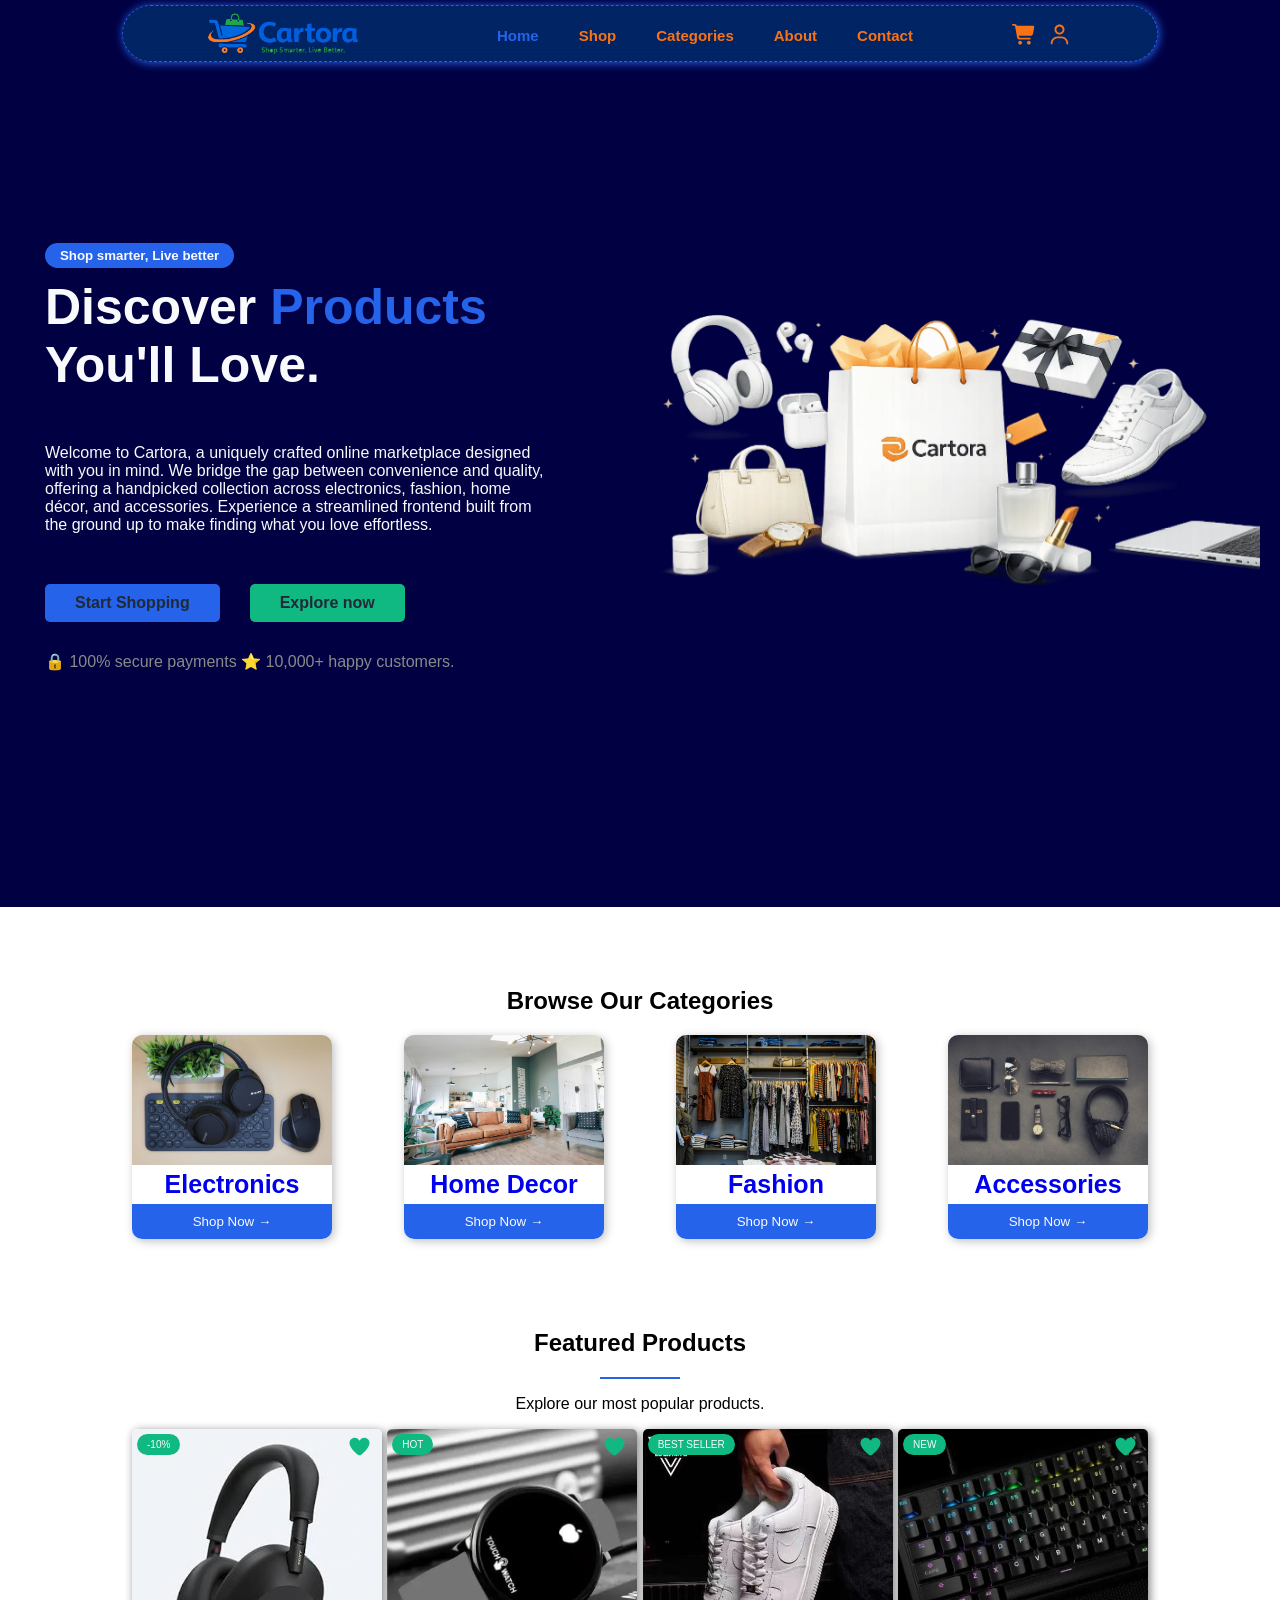
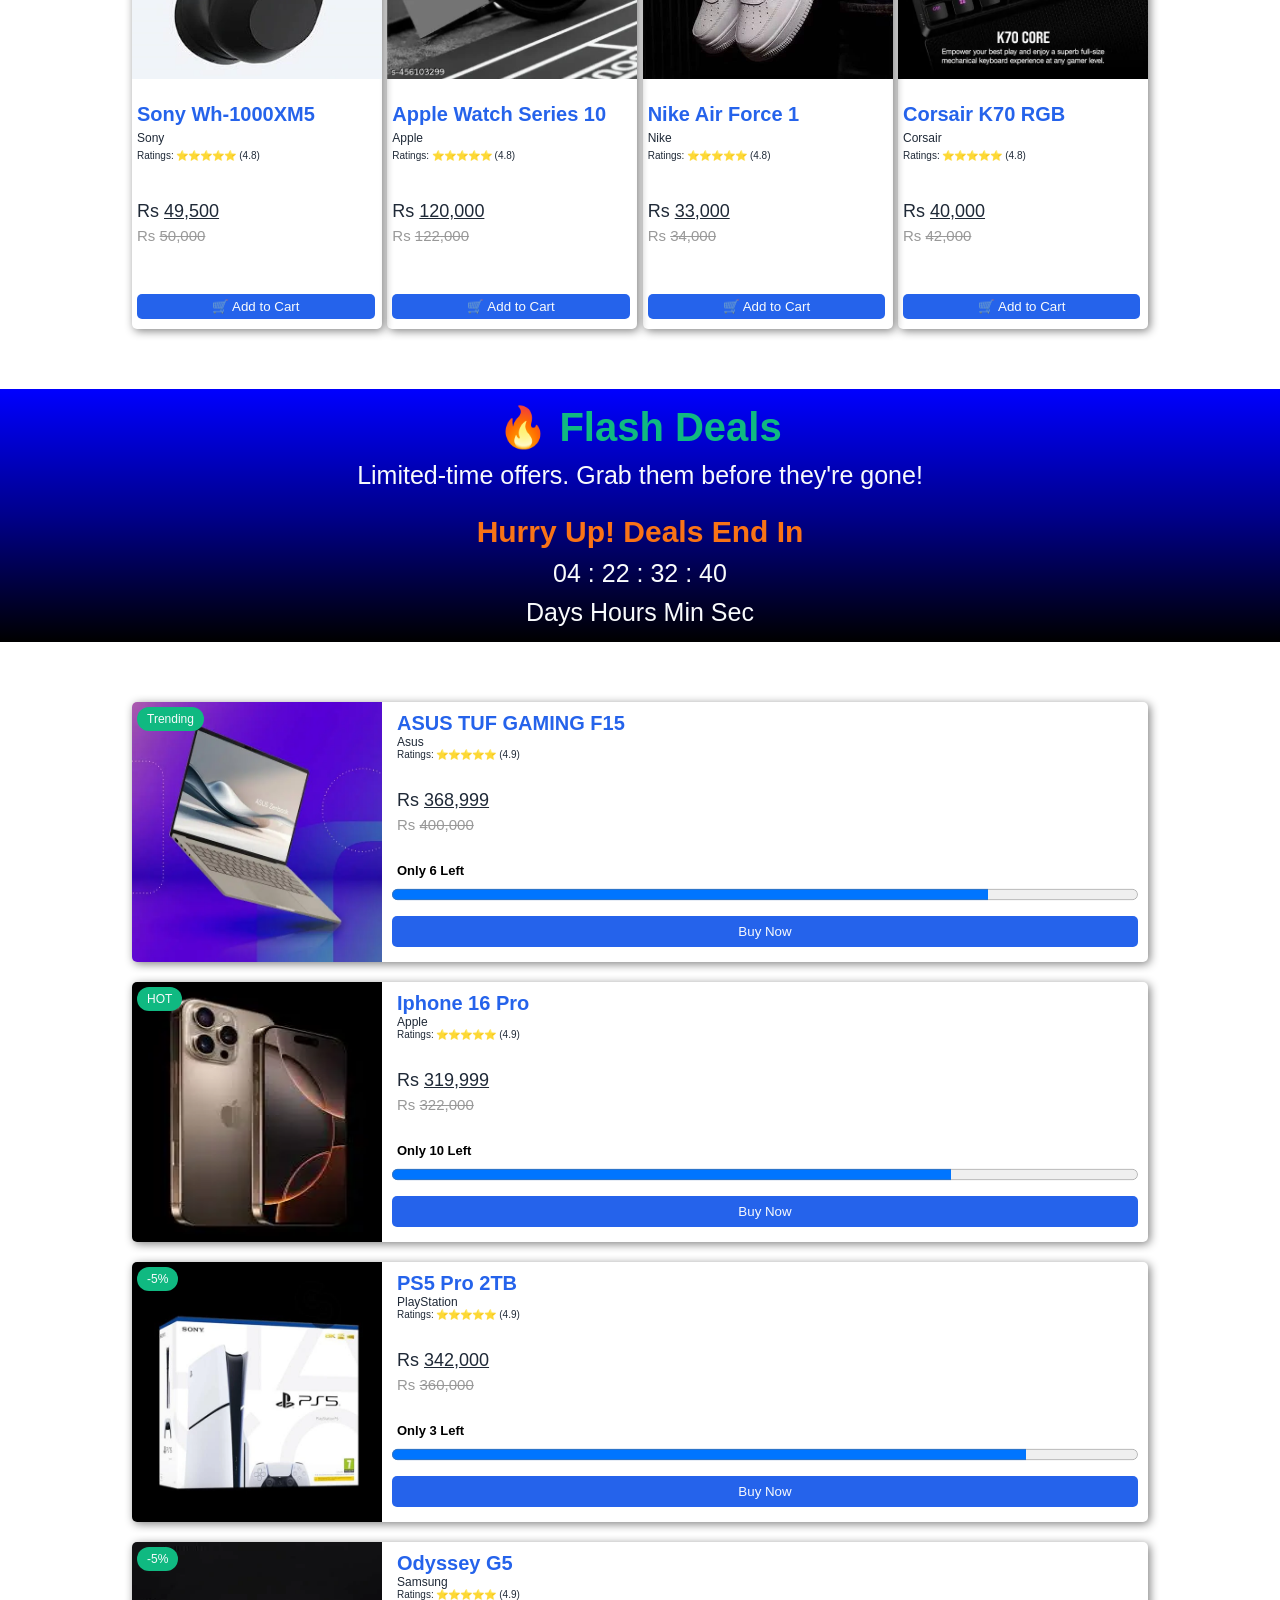
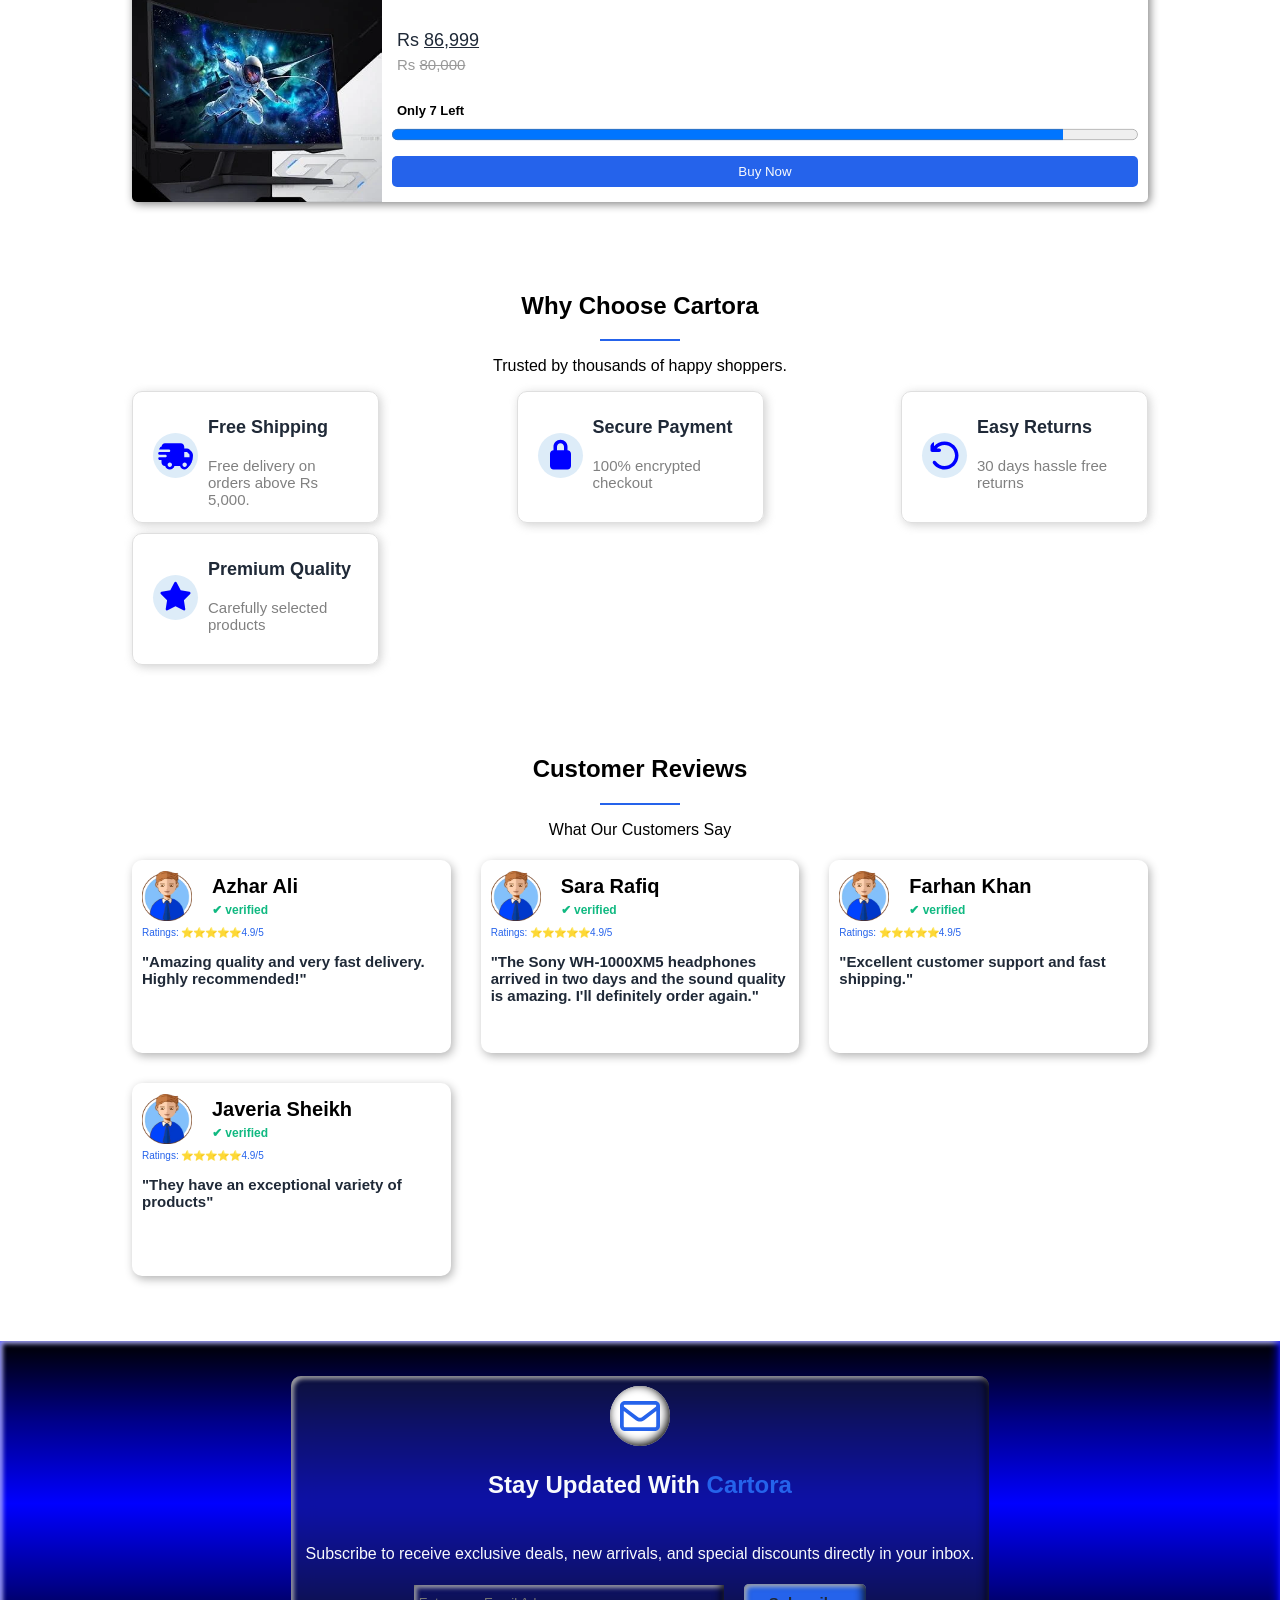
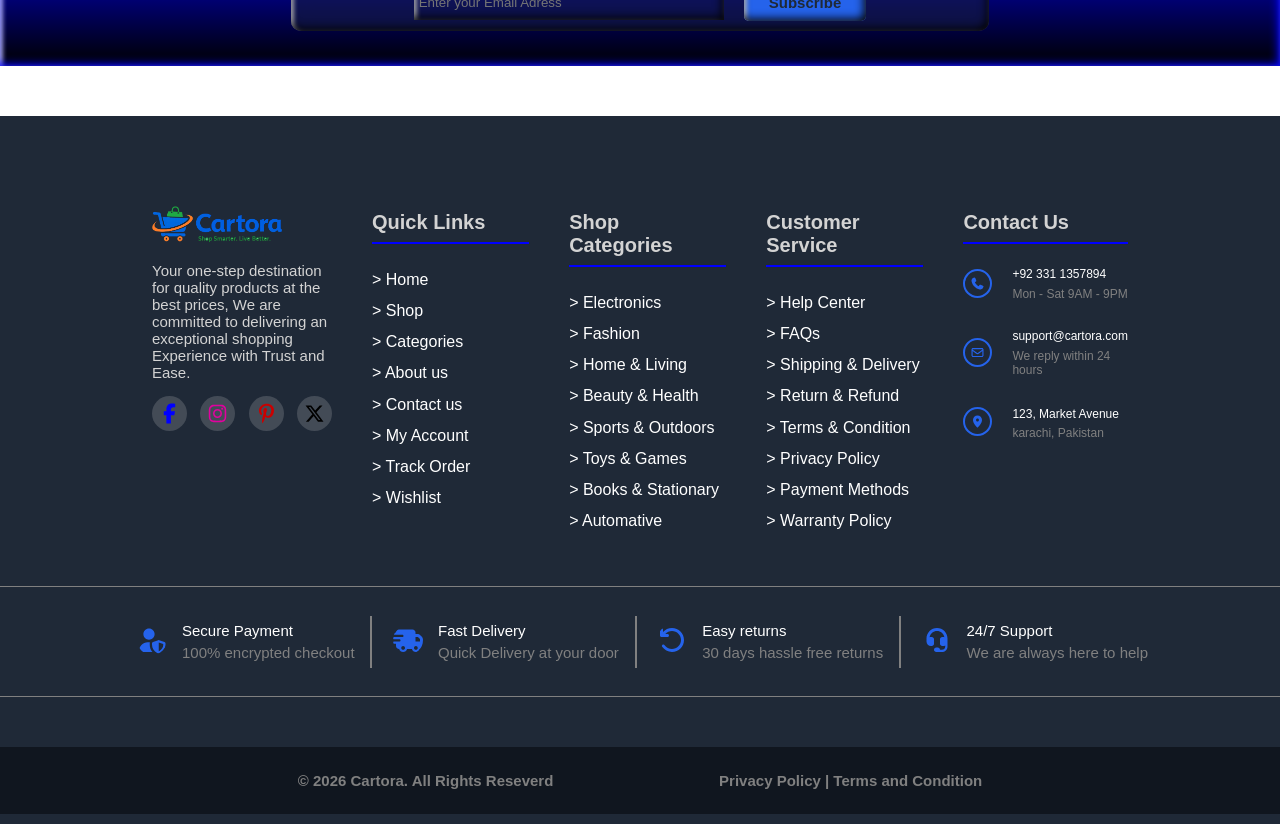
==== index.html @ 3dc643fc "link fix" ====
<!DOCTYPE html>

<html lang="en">
    <head>
        <meta name="description"
            content="my website">
        <meta charset="UTF-8">
        <link rel="Icon" href="images/Cartora-icon.webp">
        <link rel="stylesheet" href="style.css">
        <meta name="viewport" content="width=device-width, initial-scale=1.0">
        <title>Cartora</title>
    </head>

    <body>
        
        <header id="header">
                
            <a href="index.html"><img src="images/Cartora-Logo.webp" alt="Cartora-Logo" id="header-logo" width="150px"></a>

            <nav>

                <button id="menu-button" aria-label="menu-button">
                    <span></span>
                    <span></span>
                    <span></span>
                </button>

                <ul id="nav-links">
                    <li><a href="index.html" class="active">Home</a></li>
                    <li><a href="shop.html">Shop</a></li>
                    <li><a href="categories.html">Categories</a></li>
                    <li><a href="about.html">About</a></li>
                    <li><a href="contact.html">Contact</a></li>

                    <li id="navIcons-cart-profile">
                        <a href="cart.html"><svg xmlns="http://www.w3.org/2000/svg" viewBox="0 0 640 640" class="cart-icon">
                            <path d="M24 48C10.7 48 0 58.7 0 72C0 85.3 10.7 96 24 96L69.3 96C73.2 96 76.5 98.8 77.2 102.6L129.3 388.9C135.5 423.1 165.3 448 200.1 448L456 448C469.3 448 480 437.3 480 424C480 410.7 469.3 400 456 400L200.1 400C188.5 400 178.6 391.7 176.5 380.3L171.4 352L475 352C505.8 352 532.2 330.1 537.9 299.8L568.9 133.9C572.6 114.2 557.5 96 537.4 96L124.7 96L124.3 94C119.5 67.4 96.3 48 69.2 48L24 48zM208 576C234.5 576 256 554.5 256 528C256 501.5 234.5 480 208 480C181.5 480 160 501.5 160 528C160 554.5 181.5 576 208 576zM432 576C458.5 576 480 554.5 480 528C480 501.5 458.5 480 432 480C405.5 480 384 501.5 384 528C384 554.5 405.5 576 432 576z"/></svg>
                        </a>
                        <a href="#"><svg xmlns="http://www.w3.org/2000/svg" viewBox="0 0 640 640" class="profile-icon">
                            <path d="M240 192C240 147.8 275.8 112 320 112C364.2 112 400 147.8 400 192C400 236.2 364.2 272 320 272C275.8 272 240 236.2 240 192zM448 192C448 121.3 390.7 64 320 64C249.3 64 192 121.3 192 192C192 262.7 249.3 320 320 320C390.7 320 448 262.7 448 192zM144 544C144 473.3 201.3 416 272 416L368 416C438.7 416 496 473.3 496 544L496 552C496 565.3 506.7 576 520 576C533.3 576 544 565.3 544 552L544 544C544 446.8 465.2 368 368 368L272 368C174.8 368 96 446.8 96 544L96 552C96 565.3 106.7 576 120 576C133.3 576 144 565.3 144 552L144 544z"/></svg>
                        </a>
                    </li>
                </ul>
            </nav>
            <div id="icons-cart-profile">
                    <a href="cart.html"><svg xmlns="http://www.w3.org/2000/svg" viewBox="0 0 640 640" class="cart-icon">
                        <path d="M24 48C10.7 48 0 58.7 0 72C0 85.3 10.7 96 24 96L69.3 96C73.2 96 76.5 98.8 77.2 102.6L129.3 388.9C135.5 423.1 165.3 448 200.1 448L456 448C469.3 448 480 437.3 480 424C480 410.7 469.3 400 456 400L200.1 400C188.5 400 178.6 391.7 176.5 380.3L171.4 352L475 352C505.8 352 532.2 330.1 537.9 299.8L568.9 133.9C572.6 114.2 557.5 96 537.4 96L124.7 96L124.3 94C119.5 67.4 96.3 48 69.2 48L24 48zM208 576C234.5 576 256 554.5 256 528C256 501.5 234.5 480 208 480C181.5 480 160 501.5 160 528C160 554.5 181.5 576 208 576zM432 576C458.5 576 480 554.5 480 528C480 501.5 458.5 480 432 480C405.5 480 384 501.5 384 528C384 554.5 405.5 576 432 576z"/></svg>
                    </a>
                    <a href="#"><svg xmlns="http://www.w3.org/2000/svg" viewBox="0 0 640 640" class="profile-icon">
                        <path d="M240 192C240 147.8 275.8 112 320 112C364.2 112 400 147.8 400 192C400 236.2 364.2 272 320 272C275.8 272 240 236.2 240 192zM448 192C448 121.3 390.7 64 320 64C249.3 64 192 121.3 192 192C192 262.7 249.3 320 320 320C390.7 320 448 262.7 448 192zM144 544C144 473.3 201.3 416 272 416L368 416C438.7 416 496 473.3 496 544L496 552C496 565.3 506.7 576 520 576C533.3 576 544 565.3 544 552L544 544C544 446.8 465.2 368 368 368L272 368C174.8 368 96 446.8 96 544L96 552C96 565.3 106.7 576 120 576C133.3 576 144 565.3 144 552L144 544z"/></svg>
                    </a>
                </div>
        </header>

        <main>
            <section id="hero-section">
                <div id="hero-Container">

                    <div id="hero-content">
                        <h5 id="heroMini-heading">Shop smarter, Live better</h5>
                        <p id="hero-heading">Discover <span>Products</span> You'll Love.</p>
                        <p id="hero-description">Welcome to Cartora, a uniquely crafted online marketplace designed with you in mind. We bridge the gap between convenience and quality, offering a handpicked collection across electronics, fashion, home décor, and accessories. Experience a streamlined frontend built from the ground up to make finding what you love effortless.</p>
                        <div id="hero-buttons">
                            <a href="shop.html"><button id="heroButton1">Start Shopping</button></a>
                            <a href="categories.html"><button id="heroButton2">Explore now</button></a>
                        </div>

                        <p id="trust-badge">🔒 100% secure payments ⭐ 10,000+ happy customers.</p>
                    </div>
                    <div id="hero-image">
                        <img src="images/hero-image.webp" alt="HERO FEATURED IMAGE" id="heroFeatured-image" loading="lazy" width="600px">
                    </div>

                </div>

            </section>

            <section class="Section">
                <div class="Container">

                    <h2 class="section-heading">
                        Browse Our Categories
                    </h2>
                    <span calss="section-spanline"></span>
                    <div id="categories-content">
                        <a href="categories.html"><div class="categories-Cards">
                            <img src="images/electronics.webp" alt="electronics" class="cards-image" loading="lazy" width="200px" height="130px">
                            <h3 class="cards-name">Electronics</h3>
                            <button class="cards-button">Shop Now &rarr;</button>
                        </div></a>

                        <a href="categories.html"><div class="categories-Cards">
                            <img src="images/decorations.webp" alt="decoration" class="cards-image" loading="lazy" width="200px" height="130px">
                            <h3 class="cards-name">Home Decor</h3>
                            <button class="cards-button">Shop Now &rarr;</button>
                        </div></a>

                        <a href="categories.html"><div class="categories-Cards">
                            <img src="images/fashion.webp" alt="fashion" class="cards-image" loading="lazy" width="200px" height="130px">
                            <h3 class="cards-name">Fashion</h3>
                            <button class="cards-button">Shop Now &rarr;</button>
                        </div></a>

                        <a href="categories.html"><div class="categories-Cards">
                            <img src="images/accessories.webp" alt="Accessories" class="cards-image" loading="lazy" width="200px" height="130px">
                            <h3 class="cards-name">Accessories</h3>
                            <button class="cards-button">Shop Now &rarr;</button>
                        </div></a>
                    </div>
                </div>
            </section>

            <section class="Section">
                <div class="Container">

                    <h2 class="section-heading">
                        Featured Products
                    </h2> 
                    <span class="section-spanline"></span>
                    <p class="section-description">Explore our most popular products.</p>
                    <div id="featured-content">
                        <div class="featured-Cards">
                            <div class="product-image">
                            <span class="product-badge">-10%</span>
                            <svg xmlns="http://www.w3.org/2000/svg" viewBox="0 0 640 640" class="product-wishlistIcon">
                                <path d="M305 151.1L320 171.8L335 151.1C360 116.5 400.2 96 442.9 96C516.4 96 576 155.6 576 229.1L576 231.7C576 343.9 436.1 474.2 363.1 529.9C350.7 539.3 335.5 544 320 544C304.5 544 289.2 539.4 276.9 529.9C203.9 474.2 64 343.9 64 231.7L64 229.1C64 155.6 123.6 96 197.1 96C239.8 96 280 116.5 305 151.1z"/></svg>
                            <img src="images/headphones.webp" alt="Headphones" loading="lazy" width="250px" height="250px">
                            </div>
                            <h3 class="product-name">Sony Wh-1000XM5</h3>
                            <p class="product-brand">Sony</p>
                            <p class="product-rating">Ratings: ⭐⭐⭐⭐⭐ (4.8)</p>
                            <p class="product-price">Rs <ins>49,500</ins></p><p class="original-price">Rs <del>50,000</del></p>
                            <button class="product-button">🛒 Add to Cart</button>
                        </div>

                        <div class="featured-Cards">
                            <div class="product-image">
                            <span class="product-badge">HOT</span>
                            <svg xmlns="http://www.w3.org/2000/svg" viewBox="0 0 640 640" class="product-wishlistIcon">
                                <path d="M305 151.1L320 171.8L335 151.1C360 116.5 400.2 96 442.9 96C516.4 96 576 155.6 576 229.1L576 231.7C576 343.9 436.1 474.2 363.1 529.9C350.7 539.3 335.5 544 320 544C304.5 544 289.2 539.4 276.9 529.9C203.9 474.2 64 343.9 64 231.7L64 229.1C64 155.6 123.6 96 197.1 96C239.8 96 280 116.5 305 151.1z"/></svg>
                            <img src="images/smartwatch.webp" alt="Apple Watch" loading="lazy" width="250px" height="250px">
                            </div>
                            <h3 class="product-name">Apple Watch Series 10</h3>
                            <p class="product-brand">Apple</p>
                            <p class="product-rating">Ratings: ⭐⭐⭐⭐⭐ (4.8)</p>
                            <p class="product-price">Rs <ins>120,000</ins></p> <p class="original-price">Rs <del>122,000</del></p>
                            <button class="product-button">🛒 Add to Cart</button>
                        </div>

                        <div class="featured-Cards">
                            <div class="product-image">
                            <span class="product-badge">BEST SELLER</span>
                            <svg xmlns="http://www.w3.org/2000/svg" viewBox="0 0 640 640" class="product-wishlistIcon">
                                <path d="M305 151.1L320 171.8L335 151.1C360 116.5 400.2 96 442.9 96C516.4 96 576 155.6 576 229.1L576 231.7C576 343.9 436.1 474.2 363.1 529.9C350.7 539.3 335.5 544 320 544C304.5 544 289.2 539.4 276.9 529.9C203.9 474.2 64 343.9 64 231.7L64 229.1C64 155.6 123.6 96 197.1 96C239.8 96 280 116.5 305 151.1z"/></svg>
                            <img src="images/shoes.webp" alt="Nike Shoes" loading="lazy" width="250px" height="250px">
                            </div>
                            <h3 class="product-name">Nike Air Force 1</h3>
                            <p class="product-brand">Nike</p>
                            <p class="product-rating">Ratings: ⭐⭐⭐⭐⭐ (4.8)</p>
                            <p class="product-price">Rs <ins>33,000</ins></p> <p class="original-price">Rs <del>34,000</del></p>
                            <button class="product-button">🛒 Add to Cart</button>
                        </div>

                        <div class="featured-Cards">
                            <div class="product-image">
                            <span class="product-badge">NEW</span>
                            <svg xmlns="http://www.w3.org/2000/svg" viewBox="0 0 640 640" class="product-wishlistIcon">
                                <path d="M305 151.1L320 171.8L335 151.1C360 116.5 400.2 96 442.9 96C516.4 96 576 155.6 576 229.1L576 231.7C576 343.9 436.1 474.2 363.1 529.9C350.7 539.3 335.5 544 320 544C304.5 544 289.2 539.4 276.9 529.9C203.9 474.2 64 343.9 64 231.7L64 229.1C64 155.6 123.6 96 197.1 96C239.8 96 280 116.5 305 151.1z"/></svg>
                            <img src="images/keyboard.webp" alt="Corsair Keyboard" loading="lazy" width="250px" height="250px">
                            </div>
                            <h3 class="product-name">Corsair K70 RGB</h3>
                            <p class="product-brand">Corsair</p>
                            <p class="product-rating">Ratings: ⭐⭐⭐⭐⭐ (4.8)</p>
                            <p class="product-price">Rs <ins>40,000</ins></p> <p class="original-price">Rs <del>42,000</del> </p>
                            <button class="product-button">🛒 Add to Cart</button>
                        </div>
                    </div>

                </div>
            </section>
            <section id="flash-header">
                <div id="flashHeader-content">
                    <h1>🔥 Flash Deals</h1>
                    <p>Limited-time offers. Grab them before they're gone!</p>
                    <h2>Hurry Up! Deals End In</h2>
                    <p>04 : 22 : 32 : 40</p>
                    <p>Days Hours Min Sec</p>
                </div>
            </section>
            <section class="Section">
                <div class="Container">

                    <div id="flash-content">
                        <div class="flash-Cards">
                            <div class="flashProduct-image">
                                <span class="flashProduct-badge">Trending</span>
                                <img src="images/asus-laptop.webp" alt="ASUS LAPTOP" loading="lazy" width="250px" height="260px">
                            </div>
                            <div class="flashProduct-details">
                                <h3 class="flashProduct-name">ASUS TUF GAMING F15</h3>
                                <p class="flashProduct-brand">Asus</p>
                                <p class="flashProduct-rating">Ratings: ⭐⭐⭐⭐⭐ (4.9)</p>
                                <p class="flashProduct-price">Rs <ins>368,999</ins></p> <p class="flashOriginal-price">Rs <del>400,000</del></p>
                                <p class="flashProduct-stock">Only 6 Left</p>
                                <progress value="80" max="100" class="progressBar"></progress>
                                <button class="flashProduct-button">Buy Now</button>
                            </div>
                        </div>

                        <div class="flash-Cards">
                            <div class="flashProduct-image">
                                <span class="flashProduct-badge">HOT</span>
                                <img src="images/iphone-16pro.webp" alt="Iphone 16 Pro" loading="lazy"width="250px" height="260px">
                            </div>
                            <div class="flashProduct-details">
                                <h3 class="flashProduct-name">Iphone 16 Pro</h3>
                                <p class="flashProduct-brand">Apple</p>
                                <p class="flashProduct-rating">Ratings: ⭐⭐⭐⭐⭐ (4.9)</p>
                                <p class="flashProduct-price">Rs <ins>319,999</ins></p> <p class="flashOriginal-price">Rs <del>322,000</del></p>
                                <p class="flashProduct-stock">Only 10 Left</p>
                                <progress value="75" max="100" class="progressBar"></progress>
                                <button class="flashProduct-button">Buy Now</button>
                            </div>
                        </div>

                        <div class="flash-Cards">
                            <div class="flashProduct-image">
                                <span class="flashProduct-badge">-5%</span>
                                <img src="images/PS5.webp" alt="PS5 Pro 2TB" loading="lazy"width="250px" height="260px">
                            </div>
                            <div class="flashProduct-details">
                                <h3 class="flashProduct-name">PS5 Pro 2TB</h3>
                                <p class="flashProduct-brand">PlayStation</p>
                                <p class="flashProduct-rating">Ratings: ⭐⭐⭐⭐⭐ (4.9)</p>
                                <p class="flashProduct-price">Rs <ins>342,000</ins></p> <p class="flashOriginal-price">Rs <del>360,000</del></p>
                                <p class="flashProduct-stock">Only 3 Left</p>
                                <progress value="85" max="100" class="progressBar"></progress>
                                <button class="flashProduct-button">Buy Now</button>
                            </div>
                        </div>

                        <div class="flash-Cards">
                            <div class="flashProduct-image">
                                <span class="flashProduct-badge">-5%</span>
                                <img src="images/samsung-TV.webp" alt="Samsung Odyssey Monitor" loading="lazy"width="250px" height="260px">
                            </div>
                            <div class="flashProduct-details">
                                <h3 class="flashProduct-name">Odyssey G5</h3>
                                <p class="flashProduct-brand">Samsung</p>
                                <p class="flashProduct-rating">Ratings: ⭐⭐⭐⭐⭐ (4.9)</p>
                                <p class="flashProduct-price">Rs <ins>86,999</ins></p> <p class="flashOriginal-price">Rs <del>80,000</del></p>
                                <p class="flashProduct-stock">Only 7 Left</p>
                                <progress value="90" max="100" class="progressBar"></progress>
                                <button class="flashProduct-button">Buy Now</button>
                            </div>
                        </div>
                    </div>

                </div>
            </section>

            <section class="Section">
                <div class="Container">

                    <h2 class="section-heading">Why Choose Cartora</h2> 
                    <span class="section-spanline"></span>
                    <p calss="section-description">Trusted by thousands of happy shoppers.</p>

                    <div id="statistics-content">
                        <div class="statistics-card">
                            <div class="statistics-icon">
                                <svg xmlns="http://www.w3.org/2000/svg" viewBox="0 0 640 640" class="S-icons">
                                    <path d="M64 160C64 124.7 92.7 96 128 96L416 96C451.3 96 480 124.7 480 160L480 192L530.7 192C547.7 192 564 198.7 576 210.7L621.3 256C633.3 268 640 284.3 640 301.3L640 448C640 483.3 611.3 512 576 512L572.7 512C562.3 548.9 528.3 576 488 576C447.7 576 413.8 548.9 403.3 512L300.7 512C290.3 548.9 256.3 576 216 576C175.7 576 141.8 548.9 131.3 512L128 512C92.7 512 64 483.3 64 448L64 400L24 400C10.7 400 0 389.3 0 376C0 362.7 10.7 352 24 352L136 352C149.3 352 160 341.3 160 328C160 314.7 149.3 304 136 304L24 304C10.7 304 0 293.3 0 280C0 266.7 10.7 256 24 256L200 256C213.3 256 224 245.3 224 232C224 218.7 213.3 208 200 208L24 208C10.7 208 0 197.3 0 184C0 170.7 10.7 160 24 160L64 160zM576 352L576 301.3L530.7 256L480 256L480 352L576 352zM256 488C256 465.9 238.1 448 216 448C193.9 448 176 465.9 176 488C176 510.1 193.9 528 216 528C238.1 528 256 510.1 256 488zM488 528C510.1 528 528 510.1 528 488C528 465.9 510.1 448 488 448C465.9 448 448 465.9 448 488C448 510.1 465.9 528 488 528z"/></svg>
                            </div>
                            <div id="cards-content">
                                <h4 class="S-heading">Free Shipping </h4>
                                <p class="S-paragraph">Free delivery on orders above Rs 5,000.</p>
                            </div>
                        </div>

                        <div class="statistics-card">
                            <div class="statistics-icon">
                                <svg xmlns="http://www.w3.org/2000/svg" viewBox="0 0 640 640" class="S-icons">
                                    <path d="M256 160L256 224L384 224L384 160C384 124.7 355.3 96 320 96C284.7 96 256 124.7 256 160zM192 224L192 160C192 89.3 249.3 32 320 32C390.7 32 448 89.3 448 160L448 224C483.3 224 512 252.7 512 288L512 512C512 547.3 483.3 576 448 576L192 576C156.7 576 128 547.3 128 512L128 288C128 252.7 156.7 224 192 224z"/></svg>
                            </div>
                            <div id="cards-content">
                                <h4 class="S-heading">Secure Payment</h4>
                                <p class="S-paragraph">100% encrypted checkout</p>
                            </div>
                        </div>

                        <div class="statistics-card">
                            <div class="statistics-icon">
                                <svg xmlns="http://www.w3.org/2000/svg" viewBox="0 0 640 640" class="S-icons">
                                    <path d="M320 128C263.2 128 212.1 152.7 176.9 192L224 192C241.7 192 256 206.3 256 224C256 241.7 241.7 256 224 256L96 256C78.3 256 64 241.7 64 224L64 96C64 78.3 78.3 64 96 64C113.7 64 128 78.3 128 96L128 150.7C174.9 97.6 243.5 64 320 64C461.4 64 576 178.6 576 320C576 461.4 461.4 576 320 576C233 576 156.1 532.6 109.9 466.3C99.8 451.8 103.3 431.9 117.8 421.7C132.3 411.5 152.2 415.1 162.4 429.6C197.2 479.4 254.8 511.9 320 511.9C426 511.9 512 425.9 512 319.9C512 213.9 426 128 320 128z"/></svg></svg>
                            </div>
                            <div id="cards-content">
                                <h4 class="S-heading">Easy Returns</h4>
                                <p class="S-paragraph">30 days hassle free returns</p>
                            </div>
                        </div>

                        <div class="statistics-card">
                            <div class="statistics-icon">
                                <svg xmlns="http://www.w3.org/2000/svg" viewBox="0 0 640 640" class="S-icons">
                                    <path d="M341.5 45.1C337.4 37.1 329.1 32 320.1 32C311.1 32 302.8 37.1 298.7 45.1L225.1 189.3L65.2 214.7C56.3 216.1 48.9 222.4 46.1 231C43.3 239.6 45.6 249 51.9 255.4L166.3 369.9L141.1 529.8C139.7 538.7 143.4 547.7 150.7 553C158 558.3 167.6 559.1 175.7 555L320.1 481.6L464.4 555C472.4 559.1 482.1 558.3 489.4 553C496.7 547.7 500.4 538.8 499 529.8L473.7 369.9L588.1 255.4C594.5 249 596.7 239.6 593.9 231C591.1 222.4 583.8 216.1 574.8 214.7L415 189.3L341.5 45.1z"/></svg>
                            </div>
                            <div id="S-content">
                                <h4 class="S-heading">Premium Quality</h4>
                                <p class="S-paragraph">Carefully selected products</p>
                            </div>
                        </div>
                    </div>
                </div>
            </section>
            <section class="Section">
                <div class="Container">

                    <h2 class="section-heading">
                        Customer Reviews
                    </h2> 
                    <span class="section-spanline"></span>
                    <p class="section-description">What Our Customers Say</p>
                    <div id="Customer-content">
                        <article class="Customer-contentBox">
                            <div class="Customer-info">
                                <img src="images/dummy-customer.webp" alt="Customer-image" class="Customer-image" loading="lazy">
                                <div class="name-profession">
                                    <p class="Customer-name">Azhar Ali</p>
                                    <p class="Customer-verification">✔ verified</p>
                                </div>
                            </div>
                            <p class="Customer-ratings">
                                Ratings: ⭐⭐⭐⭐⭐4.9/5
                            </p>
                            <p class="Customer-reviews">"Amazing quality and very fast delivery. Highly recommended!"</p>
                        </article>

                        <article class="Customer-contentBox">
                            <div class="Customer-info">
                                <img src="images/dummy-customer.webp" alt="Customer-image" class="Customer-image" loading="lazy">
                                <div class="name-profession">
                                    <p class="Customer-name">Sara Rafiq</p>
                                    <p class="Customer-verification">✔ verified</p>
                                </div>
                            </div>
                            <p class="Customer-ratings">
                                Ratings: ⭐⭐⭐⭐⭐4.9/5
                            </p>
                            <p class="Customer-reviews">"The Sony WH-1000XM5 headphones arrived in two days and the sound quality is amazing. I'll definitely order again."</p>
                        </article>

                        <article class="Customer-contentBox">
                            <div class="Customer-info">
                                <img src="images/dummy-customer.webp" alt="Customer-image" class="Customer-image" loading="lazy">
                                <div class="name-profession">
                                    <p class="Customer-name">Farhan Khan</p>
                                    <p class="Customer-verification">✔ verified</p>
                                </div>
                            </div>
                            <p class="Customer-ratings">
                                Ratings: ⭐⭐⭐⭐⭐4.9/5
                            </p>
                            <p class="Customer-reviews">"Excellent customer support and fast shipping."</p>
                        </article>

                        <article class="Customer-contentBox">
                            <div class="Customer-info">
                                <img src="images/dummy-customer.webp" alt="Customer-image" class="Customer-image" loading="lazy">
                                <div class="name-profession">
                                    <p class="Customer-name">Javeria Sheikh</p>
                                    <p class="Customer-verification">✔ verified</p>
                                </div>
                            </div>
                            <p class="Customer-ratings">
                                Ratings: ⭐⭐⭐⭐⭐4.9/5
                            </p>
                            <p class="Customer-reviews">"They have an exceptional variety of products"</p>
                        </article>
                    </div>

                </div>
            </section>
            <section class="Section" id="newsletter-section">
                <div class="Container" id="newsletter-container">
                    <div id="newsletter-content">
                        <svg xmlns="http://www.w3.org/2000/svg" viewBox="0 0 640 640" id="newsletter-icon">
                            <path d="M125.4 128C91.5 128 64 155.5 64 189.4C64 190.3 64 191.1 64.1 192L64 192L64 448C64 483.3 92.7 512 128 512L512 512C547.3 512 576 483.3 576 448L576 192L575.9 192C575.9 191.1 576 190.3 576 189.4C576 155.5 548.5 128 514.6 128L125.4 128zM528 256.3L528 448C528 456.8 520.8 464 512 464L128 464C119.2 464 112 456.8 112 448L112 256.3L266.8 373.7C298.2 397.6 341.7 397.6 373.2 373.7L528 256.3zM112 189.4C112 182 118 176 125.4 176L514.6 176C522 176 528 182 528 189.4C528 193.6 526 197.6 522.7 200.1L344.2 335.5C329.9 346.3 310.1 346.3 295.8 335.5L117.3 200.1C114 197.6 112 193.6 112 189.4z"/></svg>
                        <h1 id="newsletter-heading">Stay Updated With <span>Cartora</span></h1>
                        <p id="newsletter-description">Subscribe to receive exclusive deals, new arrivals,
                            and special discounts directly in your inbox.</p>
                        <form id="sub-form">
                            <input type="email" autocomplete="email" autocorrect="off" placeholder="Enter your Email Adress" id="subEmail-input">
                            <button id="sub-button">Subscribe</button>
                        </form>
                    </div>
                </div>
            </section>  
            <button id="top-button" aria-label="Scroll to top">&uarr;</button>
        </main>


        <footer>
            
            <section class="Section" id="footer-topSection">
                <div class="Container" id="footer-topContainer">

                    <div class="footer-content">
                        <img src="images/Cartora-Logo.webp" alt="Brand-logo" id="brand-logo">
                        <p id="brand-description">
                            Your one-step destination for quality products at the best prices, We are committed to delivering an exceptional shopping Experience with Trust and Ease. 
                        </p>
                        <div class="socials">
                            <a href="https://www.facebook.com"><svg xmlns="http://www.w3.org/2000/svg" viewBox="0 0 640 640" class="social-icons" style="fill: blue;">
                                <path d="M240 363.3L240 576L356 576L356 363.3L442.5 363.3L460.5 265.5L356 265.5L356 230.9C356 179.2 376.3 159.4 428.7 159.4C445 159.4 458.1 159.8 465.7 160.6L465.7 71.9C451.4 68 416.4 64 396.2 64C289.3 64 240 114.5 240 223.4L240 265.5L174 265.5L174 363.3L240 363.3z"/></svg></a>
                                
                            <a href="https://www.instagram.com"><svg xmlns="http://www.w3.org/2000/svg" viewBox="0 0 640 640" class="social-icons" style="fill: rgb(226, 0, 158);">
                                <path d="M320.3 205C256.8 204.8 205.2 256.2 205 319.7C204.8 383.2 256.2 434.8 319.7 435C383.2 435.2 434.8 383.8 435 320.3C435.2 256.8 383.8 205.2 320.3 205zM319.7 245.4C360.9 245.2 394.4 278.5 394.6 319.7C394.8 360.9 361.5 394.4 320.3 394.6C279.1 394.8 245.6 361.5 245.4 320.3C245.2 279.1 278.5 245.6 319.7 245.4zM413.1 200.3C413.1 185.5 425.1 173.5 439.9 173.5C454.7 173.5 466.7 185.5 466.7 200.3C466.7 215.1 454.7 227.1 439.9 227.1C425.1 227.1 413.1 215.1 413.1 200.3zM542.8 227.5C541.1 191.6 532.9 159.8 506.6 133.6C480.4 107.4 448.6 99.2 412.7 97.4C375.7 95.3 264.8 95.3 227.8 97.4C192 99.1 160.2 107.3 133.9 133.5C107.6 159.7 99.5 191.5 97.7 227.4C95.6 264.4 95.6 375.3 97.7 412.3C99.4 448.2 107.6 480 133.9 506.2C160.2 532.4 191.9 540.6 227.8 542.4C264.8 544.5 375.7 544.5 412.7 542.4C448.6 540.7 480.4 532.5 506.6 506.2C532.8 480 541 448.2 542.8 412.3C544.9 375.3 544.9 264.5 542.8 227.5zM495 452C487.2 471.6 472.1 486.7 452.4 494.6C422.9 506.3 352.9 503.6 320.3 503.6C287.7 503.6 217.6 506.2 188.2 494.6C168.6 486.8 153.5 471.7 145.6 452C133.9 422.5 136.6 352.5 136.6 319.9C136.6 287.3 134 217.2 145.6 187.8C153.4 168.2 168.5 153.1 188.2 145.2C217.7 133.5 287.7 136.2 320.3 136.2C352.9 136.2 423 133.6 452.4 145.2C472 153 487.1 168.1 495 187.8C506.7 217.3 504 287.3 504 319.9C504 352.5 506.7 422.6 495 452z"/></svg></a>

                            <a href="https://www.pinterest.com"><svg xmlns="http://www.w3.org/2000/svg" viewBox="0 0 640 640" class="social-icons" style="fill: rgb(202, 0, 0);">
                                <path d="M332 70.5C229.4 70.5 128 138.9 128 249.6C128 320 167.6 360 191.6 360C201.5 360 207.2 332.4 207.2 324.6C207.2 315.3 183.5 295.5 183.5 256.8C183.5 176.4 244.7 119.4 323.9 119.4C392 119.4 442.4 158.1 442.4 229.2C442.4 282.3 421.1 381.9 352.1 381.9C327.2 381.9 305.9 363.9 305.9 338.1C305.9 300.3 332.3 263.7 332.3 224.7C332.3 158.5 238.4 170.5 238.4 250.5C238.4 267.3 240.5 285.9 248 301.2C234.2 360.6 206 449.1 206 510.3C206 529.2 208.7 547.8 210.5 566.7C213.9 570.5 212.2 570.1 217.4 568.2C267.8 499.2 266 485.7 288.8 395.4C301.1 418.8 332.9 431.4 358.1 431.4C464.3 431.4 512 327.9 512 234.6C512 135.3 426.2 70.5 332 70.5z"/></svg></a>

                            <a href="https://www.twitter.com"><svg xmlns="http://www.w3.org/2000/svg" viewBox="0 0 640 640" class="social-icons" style="fill: black;">
                                <path d="M453.2 112L523.8 112L369.6 288.2L551 528L409 528L297.7 382.6L170.5 528L99.8 528L264.7 339.5L90.8 112L236.4 112L336.9 244.9L453.2 112zM428.4 485.8L467.5 485.8L215.1 152L173.1 152L428.4 485.8z"/></svg></a>
                        </div>
                    </div>

                    <div class="footer-content">
                        <h2 class="footer-heading">Quick Links</h2> 
                        <hr class="footer-spanline">
                    
                        <div id="quick-links">
                            <a href="home.html"> &gt; Home</a>
                            <a href="shop.html"> &gt; Shop</a>
                            <a href="categories.html"> &gt; Categories</a>
                            <a href="about.html"> &gt; About us</a>
                            <a href="contact.html"> &gt; Contact us</a>
                            <a href="account.html"> &gt; My Account</a>
                            <a href="trackorder.html"> &gt; Track Order</a>
                            <a href="wishlist.html"> &gt; Wishlist</a>
                        </div>
                    </div>
                    <div class="footer-content">
                        <h2 class="footer-heading">Shop Categories</h2> 
                        <hr class="footer-spanline">
                    
                        <div id="quick-links">
                            <a href="#"> &gt; Electronics</a>
                            <a href="#"> &gt; Fashion</a>
                            <a href="#"> &gt; Home & Living</a>
                            <a href="#"> &gt; Beauty & Health</a>
                            <a href="#"> &gt; Sports & Outdoors</a>
                            <a href="#"> &gt; Toys & Games</a>
                            <a href="#"> &gt; Books & Stationary</a>
                            <a href="#"> &gt; Automative</a>
                        </div>
                    </div>
                    <div class="footer-content">
                        <h2 class="footer-heading">Customer Service</h2> 
                        <hr class="footer-spanline">
                    
                        <div id="quick-links">
                            <a href="#"> &gt; Help Center</a>
                            <a href="#"> &gt; FAQs</a>
                            <a href="#"> &gt; Shipping & Delivery</a>
                            <a href="#"> &gt; Return & Refund</a>
                            <a href="#"> &gt; Terms & Condition</a>
                            <a href="#"> &gt; Privacy Policy</a>
                            <a href="#"> &gt; Payment Methods</a>
                            <a href="#"> &gt; Warranty Policy</a>
                        </div>
                    </div>
                    <div class="footer-content">
                        <h2 class="footer-heading">Contact Us</h2> 
                        <hr class="footer-spanline">
                    
                        <div class="contact-info">
                            <div>
                                <svg xmlns="http://www.w3.org/2000/svg" viewBox="0 0 640 640" class="contact-icon">
                                    <path d="M224.2 89C216.3 70.1 195.7 60.1 176.1 65.4L170.6 66.9C106 84.5 50.8 147.1 66.9 223.3C104 398.3 241.7 536 416.7 573.1C493 589.3 555.5 534 573.1 469.4L574.6 463.9C580 444.2 569.9 423.6 551.1 415.8L453.8 375.3C437.3 368.4 418.2 373.2 406.8 387.1L368.2 434.3C297.9 399.4 241.3 341 208.8 269.3L253 233.3C266.9 222 271.6 202.9 264.8 186.3L224.2 89z"/></svg>
                            </div>
                            <div>
                                <a href="tel:+923311357894" class="contact-number">+92 331 1357894</a>
                                <p class="contact-timings">Mon - Sat 9AM - 9PM</p>
                            </div>
                        </div>
                        <div class="contact-info">
                            <div>
                                <svg xmlns="http://www.w3.org/2000/svg" viewBox="0 0 640 640" class="contact-icon">
                                    <path d="M125.4 128C91.5 128 64 155.5 64 189.4C64 190.3 64 191.1 64.1 192L64 192L64 448C64 483.3 92.7 512 128 512L512 512C547.3 512 576 483.3 576 448L576 192L575.9 192C575.9 191.1 576 190.3 576 189.4C576 155.5 548.5 128 514.6 128L125.4 128zM528 256.3L528 448C528 456.8 520.8 464 512 464L128 464C119.2 464 112 456.8 112 448L112 256.3L266.8 373.7C298.2 397.6 341.7 397.6 373.2 373.7L528 256.3zM112 189.4C112 182 118 176 125.4 176L514.6 176C522 176 528 182 528 189.4C528 193.6 526 197.6 522.7 200.1L344.2 335.5C329.9 346.3 310.1 346.3 295.8 335.5L117.3 200.1C114 197.6 112 193.6 112 189.4z"/></svg>
                            </div>
                            <div>
                                <a href="mailto:support@cartora.com" class="contact-number">support@cartora.com</a>
                                <p class="contact-timings">We reply within 24 hours</p>
                            </div>
                        </div>
                        <div class="contact-info">
                            <div>
                                <svg xmlns="http://www.w3.org/2000/svg" viewBox="0 0 640 640" class="contact-icon">
                                    <path d="M128 252.6C128 148.4 214 64 320 64C426 64 512 148.4 512 252.6C512 371.9 391.8 514.9 341.6 569.4C329.8 582.2 310.1 582.2 298.3 569.4C248.1 514.9 127.9 371.9 127.9 252.6zM320 320C355.3 320 384 291.3 384 256C384 220.7 355.3 192 320 192C284.7 192 256 220.7 256 256C256 291.3 284.7 320 320 320z"/></svg>
                            </div>
                            <div>
                                <p class="contact-number">123, Market Avenue</p>
                                <p class="contact-timings">karachi, Pakistan</p>
                            </div>
                        </div>
                    </div>

                </div>
            </section>
            <section class="Section" id="footer-middleSection">
                <div class="Container" id="footer-middleContainer">

                    <div class="footer-StatisticsInfo">
                        <div>
                            <svg xmlns="http://www.w3.org/2000/svg" viewBox="0 0 640 640" class="StatisticsInfo-icon">
                                <path d="M256 312C322.3 312 376 258.3 376 192C376 125.7 322.3 72 256 72C189.7 72 136 125.7 136 192C136 258.3 189.7 312 256 312zM226.3 368C127.8 368 48 447.8 48 546.3C48 562.7 61.3 576 77.7 576L329.2 576C293 533.4 272 478.5 272 420.4L272 389.3C272 382 273 374.8 274.9 368L226.3 368zM477.3 552.5L464 558.8L464 370.7L560 402.7L560 422.3C560 478.1 527.8 528.8 477.3 552.6zM453.9 323.5L341.9 360.8C328.8 365.2 320 377.4 320 391.2L320 422.3C320 496.7 363 564.4 430.2 596L448.7 604.7C453.5 606.9 458.7 608.1 463.9 608.1C469.1 608.1 474.4 606.9 479.1 604.7L497.6 596C565 564.3 608 496.6 608 422.2L608 391.1C608 377.3 599.2 365.1 586.1 360.7L474.1 323.4C467.5 321.2 460.4 321.2 453.9 323.4z"/></svg>
                        </div>
                        <div>
                            <p class="StatisticsInfo-heading">Secure Payment</p>
                            <p class="StatisticsInfo-mono">100% encrypted checkout</p>
                        </div>
                    </div>

                    <hr class="seperation-line">

                    <div class="footer-StatisticsInfo">
                        <div>
                            <svg xmlns="http://www.w3.org/2000/svg" viewBox="0 0 640 640" class="StatisticsInfo-icon">
                                <path d="M64 160C64 124.7 92.7 96 128 96L416 96C451.3 96 480 124.7 480 160L480 192L530.7 192C547.7 192 564 198.7 576 210.7L621.3 256C633.3 268 640 284.3 640 301.3L640 448C640 483.3 611.3 512 576 512L572.7 512C562.3 548.9 528.3 576 488 576C447.7 576 413.8 548.9 403.3 512L300.7 512C290.3 548.9 256.3 576 216 576C175.7 576 141.8 548.9 131.3 512L128 512C92.7 512 64 483.3 64 448L64 400L24 400C10.7 400 0 389.3 0 376C0 362.7 10.7 352 24 352L136 352C149.3 352 160 341.3 160 328C160 314.7 149.3 304 136 304L24 304C10.7 304 0 293.3 0 280C0 266.7 10.7 256 24 256L200 256C213.3 256 224 245.3 224 232C224 218.7 213.3 208 200 208L24 208C10.7 208 0 197.3 0 184C0 170.7 10.7 160 24 160L64 160zM576 352L576 301.3L530.7 256L480 256L480 352L576 352zM256 488C256 465.9 238.1 448 216 448C193.9 448 176 465.9 176 488C176 510.1 193.9 528 216 528C238.1 528 256 510.1 256 488zM488 528C510.1 528 528 510.1 528 488C528 465.9 510.1 448 488 448C465.9 448 448 465.9 448 488C448 510.1 465.9 528 488 528z"/></svg>
                        </div>
                        <div>
                            <p class="StatisticsInfo-heading">Fast Delivery</p>
                            <p class="StatisticsInfo-mono">Quick Delivery at your door</p>
                        </div>
                    </div>

                    <hr class="seperation-line">

                    <div class="footer-StatisticsInfo">
                        <div>
                            <svg xmlns="http://www.w3.org/2000/svg" viewBox="0 0 640 640" class="StatisticsInfo-icon">
                                <path d="M320 128C263.2 128 212.1 152.7 176.9 192L224 192C241.7 192 256 206.3 256 224C256 241.7 241.7 256 224 256L96 256C78.3 256 64 241.7 64 224L64 96C64 78.3 78.3 64 96 64C113.7 64 128 78.3 128 96L128 150.7C174.9 97.6 243.5 64 320 64C461.4 64 576 178.6 576 320C576 461.4 461.4 576 320 576C233 576 156.1 532.6 109.9 466.3C99.8 451.8 103.3 431.9 117.8 421.7C132.3 411.5 152.2 415.1 162.4 429.6C197.2 479.4 254.8 511.9 320 511.9C426 511.9 512 425.9 512 319.9C512 213.9 426 128 320 128z"/></svg>
                        </div>
                        <div>
                            <p class="StatisticsInfo-heading">Easy returns</p>
                            <p class="StatisticsInfo-mono">30 days hassle free returns</p>
                        </div>
                    </div>

                    <hr class="seperation-line">

                    <div class="footer-StatisticsInfo">
                        <div>
                            <svg xmlns="http://www.w3.org/2000/svg" viewBox="0 0 640 640" class="StatisticsInfo-icon">
                                <path d="M320 128C241 128 175.3 185.3 162.3 260.7C171.6 257.7 181.6 256 192 256L208 256C234.5 256 256 277.5 256 304L256 400C256 426.5 234.5 448 208 448L192 448C139 448 96 405 96 352L96 288C96 164.3 196.3 64 320 64C443.7 64 544 164.3 544 288L544 456.1C544 522.4 490.2 576.1 423.9 576.1L336 576L304 576C277.5 576 256 554.5 256 528C256 501.5 277.5 480 304 480L336 480C362.5 480 384 501.5 384 528L384 528L424 528C463.8 528 496 495.8 496 456L496 435.1C481.9 443.3 465.5 447.9 448 447.9L432 447.9C405.5 447.9 384 426.4 384 399.9L384 303.9C384 277.4 405.5 255.9 432 255.9L448 255.9C458.4 255.9 468.3 257.5 477.7 260.6C464.7 185.3 399.1 127.9 320 127.9z"/></svg>
                        </div>
                        <div>
                            <p class="StatisticsInfo-heading">24/7 Support</p>
                            <p class="StatisticsInfo-mono">We are always here to help</p>
                        </div>
                    </div>

                </div>
            </section>
            <section class="Section" id="footer-bottomSection">
                <div class="Container" id="footer-bottomContainer">

                    <p>&copy; 2026 Cartora. All Rights Reseverd</p>
                    <p>Privacy Policy | Terms and Condition</p>

                </div>
            </section>

        </footer>
        <script src="script.js"></script>
    </body>
</html>
---- style.css ----
:root{
    --primary:#2563EB;
    --secondary:#10b981;
    --accent:#F97316;
    --text:#1F2937;
    --background:#F8FAFC;
}
html{
    scroll-behavior: smooth;
}

body{
    display: flex;
    flex-direction: column;
    font-family: Arial, Helvetica, sans-serif;
    margin: 0px;
}

body::-webkit-scrollbar{
    display: none;
}
.Section{
    display: flex;
    justify-content: center;
    align-items: center;
    margin: 50px 0px;
    padding: 5px;
}
.Container{
    display: flex;
    flex-direction: column;
    align-items: center;
    width: 80%;
    padding: 5px;
}
.section-spanline{
    background-color: var(--primary);
    width: 80px;
    height: 2px;
    margin: 0px;
}

#top-button{
    opacity: 0;
    visibility: hidden;
    pointer-events: none;
    background-color: var(--primary);
    color: var(--background);
    position: fixed;
    bottom: 20px;
    right: 20px;
    z-index: 20;
    border: none;
    cursor: pointer;
    border-radius: 50%;
    font-size: 50px;
    font-weight: bold;
    width: 60px;
    height: 60px;
    text-shadow: 3px 0px 2px black;
    animation: topButton 1s ease-in-out infinite alternate;
    transition: opacity .3s ease, visibility .3s ease;
}
#top-button.moveToTop{
    opacity: 1;
    visibility: visible;
    pointer-events: auto;
}
#top-button:hover{
    transform: scale(1.01);
    animation: none;
}
#top-button:active{
    transform: scale(.95);
}
@keyframes topButton{
    from{
        transform: translateY(0);
    }
    to{
        transform: translateY(-5px);
    }
}


/*header section*/

#header{
    background-color: rgba(0, 177, 236, 0.205);
    border: 1px dashed var(--primary);
    box-shadow: 1px 1px 10px var(--primary);
    display: flex;
    align-items: center;
    align-self: center;
    justify-content: space-evenly;
    position: sticky;
    top: 5px;
    left: 00;
    right: 00;
    z-index: 1000;
    width: 80%;
    border-radius: 50px;
    padding: 5px 5px 0px 5px;
    backdrop-filter: blur(10px);
    animation: header 0.5s ease forwards;
}
@keyframes header{
    from{
        transform: translate(0, -50px);
        opacity: 0;
    }
    to{
       transform: translate(0, 0px);
        opacity: 1;
    }
}
#header-logo{
    width: 150px;
    transform-origin: left;
    opacity: 0;
    animation: logo 1s ease-out .5s forwards;
}
@keyframes logo{
    from{
        transform: translate(-30px, 0);
        opacity: 0;
    }
    to{
       transform: translate(0, 0);
        opacity: 1;
    }
}


#menu-button{
    display: none;
    flex-direction: column;
    gap: 5px;
    background: none;
    border: none;
    cursor: pointer;
    width: max-content;
    height: max-content;
    opacity: 0;
    animation: nav 0.5s ease-out 1s forwards;
}

#menu-button span{
    width: 20px;
    height: 2px;
    background-color: var(--primary);
    border-radius: 2px;
}
#nav-links{
    display: flex;
    list-style: none;
}
#nav-links li{
    opacity: 0;
    animation: nav 0.5s ease-out 1s forwards;
}
#nav-links li:nth-child(1){animation-delay: .1s;}
#nav-links li:nth-child(2){animation-delay: .3s;}
#nav-links li:nth-child(3){animation-delay: .5s;}
#nav-links li:nth-child(4){animation-delay: .7s;}
#nav-links li:nth-child(5){animation-delay: .9s;}

@keyframes nav{
    from{
        transform: translate(-100px, 0);
        opacity: 0;
    }
    to{
       transform: translate(0, 0px);
        opacity: 1;
    }
}

#nav-links a{
    position: relative;
    color: var(--accent);
    text-decoration: none;
    font-size: clamp(15px, 1vw, 20px);
    font-weight: 700;
    padding: 5px 20px 15px 20px;
}
#nav-links a::after{
    content: "";
    position: absolute;
    left: 0;
    bottom: -4px;
    width: 100%;
    height: 2px;
    background: var(--accent);
    transform: scaleX(0);
    transform-origin: left;
    transition: transform .5s ease;
}

#nav-links a:hover::after{
    transform: scaleX(1);
}

#nav-links a.active{
    color: var(--primary);
}

#navIcons-cart-profile{
    display: none;
}
#navIcons-cart-profile a{
    padding: opx;
}
#icons-cart-profile{
    display: flex;
    gap: 10px;
    opacity: 0;
    animation: nav 1s ease-out 1.5s forwards;
}
#icons-cart-profile a{
    padding: 0px;
}
.cart-icon{
    fill: var(--accent);
    width: clamp(20px, 5vw, 25px);
}
.cart-icon:hover{
    fill: var(--primary);
}

.show{
    display: flex !important;
}

.profile-icon{
    fill: var(--accent);
    width: clamp(20px, 5vw, 25px);
}
.profile-icon:hover{
    fill: var(--primary);
}

/*hero section*/

@keyframes fadeIn{
    from{
        transform: scale(0);
        opacity: 0;
    }
    to{
        transform: scale(1);
        opacity: 1;
    }
}
#hero-section{
    background-color: rgb(0, 0, 66);
    display: flex;
    position: relative;
    justify-content: center;
    align-items: center;
    margin-top: -70px;
    padding: 10px;
    height: clamp(50dvh, 100dvh, 100dvh);
    width: clamp(50dvw, 100dvw, 100dvw);
}
#hero-Container{
    display: flex;
    justify-content: space-evenly;
    align-items: center;
    padding: 20px 5px 5px 5px;
    gap: 80px;
    max-width: 100dvw;
}

#hero-content{
    width: 40%;
    padding: 10px;
}

#heroMini-heading{
    color: var(--background);
    background-color: var(--primary);
    width: max-content;
    padding: 5px 15px;
    margin: 5px 0px;
    border-radius: 20px;
    transform-origin: left;
    opacity: 0;
    animation: fadeIn 1s ease-in forwards;
}

#hero-heading{
    color: var(--background);
    font-size: clamp(30px, 5vw, 50px);
    font-weight: bolder;
    width: max-content;
    max-width: 550px;
    margin: 10px 0px 50px 0px;
    transform-origin: left;
    opacity: 0;
    animation: fadeIn 2s ease-in 1s forwards;
}
#hero-heading span{
    color: var(--primary);
}

#hero-description{
    color: var(--background);
    max-width: 550px;
    margin: 10px 0px 50px 0px;
    opacity: 0;
    transform-origin: bottom right;
    animation: fadeIn 1s ease-in 2s forwards;
}

#hero-buttons{
    display: flex;
    gap: 30px;
    opacity: 0;
    animation: fadeIn 1s ease-in 3s forwards;
}

#heroButton1{
    color: var(--text);
    background-color: var(--primary);
    border: none;
    padding: 10px 30px;
    border-radius: 5px;
    font-size: 16px;
    font-weight: 700;
    transition: transform 0.3s ease;
}
#heroButton1:hover{
    background-color: #5b86e4;
    transform: scale(1.05);
}
#heroButton1:active{
    transform: scale(.95);
}


#heroButton2{
    color: var(--text);
    background-color: var(--secondary);
    border: none;
    padding: 10px 30px;
    border-radius: 5px;
    font-size: 16px;
    font-weight: 700;
    transition: 0.3s;
}
#heroButton2:hover{
    background-color: #8dddc3;
    transform: scale(1.05);
}
#heroButton2:active{
    transform: scale(.95);
}
#trust-badge{
    color: rgb(138, 138, 138);
    margin: 30px 0px 0px 0px;
    opacity: 0;
    transform-origin: top left;
    animation: fadeIn 1s ease-in 4s forwards;
}

#hero-image{
    width: max-content;
    display: flex;
    justify-content: center;
    align-items: center;
    padding: 5px;
}

#heroFeatured-image{
    width: clamp(200px, 50vw, 600px);
    opacity: 0;
    transform-origin: bottom right;
    animation:
        fadeIn 2s ease-in forwards,
        float 2s linear infinite alternate;
}
@keyframes float{
    from{
        transform: translateY(20px);
    }
    to{
        transform: translateY(0);
    }
}

/*categories section*/

#categories-content{
    display: flex;
    flex-wrap: wrap;
    justify-content: space-between;
    width: 100%;
}
#categories-content a{
    text-decoration: none;
}

.categories-Cards{
    display: flex;
    flex-direction: column;
    justify-content: space-around;
    align-items: center;
    width: max-content;
    overflow: hidden;
    box-shadow: 2px 2px 10px rgb(190, 190, 190);
    border-radius: 10px;
    transition: 0.3s;
}
.categories-Cards:hover{
    box-shadow: 2px 2px 20px rgb(168, 168, 168);
    transition: 0.3s;
    transform: translateY(-2px);
}

.cards-image{
    width: 200px;
    height: 130px;
}

.cards-name{
    font-size: 25px;
    margin: 5px 0px;
}
.cards-button{
    color: var(--background);
    background-color: var(--primary);
    border: none;
    width: 100%;
    padding: 10px;
}
.cards-button:hover{
    background-color: #002168;
    transform: scale(1.05);
}
.cards-button:active{
    transform: scale(.95);
}

/*featured product section*/

#featured-content{
    display: flex;
    flex-wrap: wrap;
    justify-content: space-between;
    align-items: center;
    width: 100%;
}
.featured-Cards{
    width: 250px;
    height: 500px;
    box-shadow: 2px 2px 10px gray;
    border-radius: 5px;
    overflow: hidden;
    transition: 0.2s;
}
.featured-Cards:hover{
    transform: translateY(-2px);
    box-shadow: 1px 1px 20px rgb(184, 183, 183);
    transition: 0.2s;
}

.product-badge{
    position: absolute;
    color: var(--background);
    background-color: var(--secondary);
    font-size: 10px;
    width: max-content;
    padding: 5px 10px;
    margin: 5px 5px;
    border-radius: 20px;
    z-index: 10;
}
.product-wishlistIcon{
    display: flex;
    left: 210px;
    position: absolute;
    fill: var(--secondary);
    width: 25px;
    margin: 5px 5px;
    z-index: 10;
    transition: 0.3s ease;
}
.product-wishlistIcon:hover{
    fill: var(--accent);
    transform: scale(1.5);
}
.product-wishlistIcon:active{
    transform: scale(.95);
}

.product-image{
    position: relative;
    overflow: hidden;
}
.product-image img{
    width: 250px;
    height: 250px;
    transition: 0.3 ease;
}
.featured-Cards:hover img{
    transform: scale(1.05);
}
.product-name{
    color: var(--primary);
    width: max-content;
    font-size: 20px;
    margin: 20px 5px 0px 5px;
}
.product-brand{
    color: var(--text);
    width: max-content;
    font-size: 12px;
    margin: 5px;
}
.product-rating{
    color: var(--text);
    width: max-content;
    font-size: 10px;
    margin: 5px;
}
.product-price{
    color: var(--text);
    width: max-content;
    font-size: 18px;
    margin: 40px 5px 5px 5px;
}
.original-price{
    color: rgb(153, 153, 153);
    width: max-content;
    font-size: 15px;
    margin: 5px 5px 40px 5px;
}

.product-button{
    color: var(--background);
    background-color: var(--primary);
    padding: 5px 15px;
    margin: 10px 5px 0px 5px;
    width: 95%;
    border: none;
    border-radius: 5px;
    transition: 0.2s;
}
.product-button:hover{
    background-color: var(--secondary);
    transition: transform 0.3s ease-out;
    box-shadow: 1px 1px 5px gray;
}
.product-button:active{
    transform: scale(.95);
}

/*flash section header*/

#flash-header{
    background: linear-gradient(to top, black, darkblue, blue);
    display: flex;
    align-items: center;
    justify-content: center;
    padding: 5px;
    animation: glow 1.5s ease infinite alternate;
}
@keyframes glow{
    0%{
        border: 2px solid blue;
    }
    100%{
        border: 2px solid cyan;
    }
}
#flashHeader-content{
    display: flex;
    flex-direction: column;
    align-items: center;
    justify-content: center;
    padding: 5px;
}
#flashHeader-content h1{
    color: var(--secondary);
    font-size: 40px;
    margin: 5px 0px;
}
#flashHeader-content p{
    color: var(--background);
    font-size: 25px;
    margin: 5px 0px;
}
#flashHeader-content h2{
    color: var(--accent);
    font-size: 30px;
    margin: 20px 0px 5px 0px;
}

/*flash deals Section*/

#flash-content{
    display: flex;
    flex-direction: column;
    justify-content: center;
    gap: 20px;
    width: 100%;
}
.flash-Cards{
    display: flex;
    align-items: center;
    justify-content: space-between;
    width: 100%;
    box-shadow: 2px 2px 10px gray;
    border-radius: 5px;
    overflow: hidden;
    transition: transform 0.3s ease-out;
}
.flash-Cards:hover{
    transform: translateY(-2px);
    box-shadow: 1px 1px 20px rgb(184, 183, 183);
}

.flashProduct-badge{
    position: absolute;
    color: var(--background);
    background-color: var(--secondary);
    font-size: 12px;
    width: max-content;
    padding: 5px 10px;
    margin: 5px 5px;
    border-radius: 20px;
    z-index: 10;
}

.flashProduct-image{
    display: flex;
    position: relative;
}
.flashProduct-image img{
    width: 250px;
    height: 260px;
    transition: transform 0.3s ease;
}
.flash-Cards:hover img{
    transform: scale(1.05);
}

.flashProduct-details{
    display: flex;
    flex-direction: column;
    align-content: center;
    padding: 10px;
    width: 80%;
    height: 240px;
}
.flashProduct-name{
    color: var(--primary);
    width: max-content;
    font-size: clamp(15px, 5vw, 20px);
    margin: 0px 5px;
}
.flashProduct-brand{
    color: var(--text);
    width: max-content;
    font-size: 12px;
    margin: 0px 5px;
}
.flashProduct-rating{
    color: var(--text);
    width: max-content;
    font-size: 10px;
    margin: 0px 5px;
}
.flashProduct-price{
    color: var(--text);
    width: max-content;
    font-size: 18px;
    margin: 30px 5px 5px 5px;
}
.flashOriginal-price{
    color: rgb(153, 153, 153);
    width: max-content;
    font-size: 15px;
    margin: 0px 5px 10px 5px;
}
.flashProduct-stock{
    font-size: small;
    font-weight: bold;
    margin: 20px 5px 5px 5px;
}
.progressBar{
    width: 100%;
    height: 30px;
}
@keyframes progressfill{
    from{
        background: var(--primary);
        width: 0%;
    }
    to{
        background: var(--secondary);
        width: 80%;
    }
}

.flashProduct-button{
    align-self: center;
    color: var(--background);
    background-color: var(--primary);
    margin: 10px 5px 5px 5px;
    padding: 8px 15px;
    width: 100%;
    border: none;
    border-radius: 5px;
    transition: transform 0.2s ease-out;
}
.flashProduct-button:hover{
    background-color: var(--secondary);
    transform: translateY(-2px);
    box-shadow: 1px 1px 5px gray;
}
.flashProduct-button:active{
    transform: scale(.99);
}

/*statistics Section*/

#statistics-content{
    width: 100%;
    display: flex;
    flex-wrap: wrap;
    align-items: center;
    justify-content: space-between;
    gap: 10px;
}


.statistics-card{
    border: 1px solid rgb(223, 223, 223);
    border-radius: 10px;
    box-shadow: 2px 2px 10px rgba(190, 190, 190, 0.705);
    display: flex;
    justify-content: space-evenly;
    align-items: center;
    transition:
        transform 0.3s ease,
        box-shadow 0.3s ease;
    padding: 15px 20px;
    gap: 10px;
}
.statistics-card:hover{
    transform: translateY(-6px) scale(1.05);
    box-shadow: 0 0 15px rgb(190, 190, 190)
}

.S-icons{
    fill: blue;
    background-color: rgb(221, 236, 248);
    width: 35px;
    padding: 5px;
    border-radius: 100%;
}

.S-heading{
    padding: 10px 0px 0px 0px;
    margin: 0px;
    font-size: 18px;
    width: 150px;
    height: 30px;
    color: var(--text);
}

.S-paragraph{
    padding: 10px 0px 0px  0px;
    margin: 0px;
    font-size: 15px;
    width: 150px;
    height: 50px;
    color: grey;
}

/*customer reviews section*/
#Customer-content{
    display: grid;
    width: clamp(70%, 100vw, 100%);
    grid-template-columns: repeat(auto-fit, minmax(250px,1fr));
    padding: 5px;
    gap: 30px;
}
.Customer-contentBox{
    box-shadow: 2px 3px 10px rgba(0,0,0,.3);
    border-radius: 10px;
    padding: 10px;
    transition:
        transform .3s ease,
        box-shadow .3s ease;
}
.Customer-contentBox:hover{
    box-shadow: 2px 3px 20px rgba(0,0,0,.4);
    transform: scale(1.005);
}
.Customer-info{
    display: flex;
    align-items: center;
    gap: 20px;
}
.Customer-image{
    width: 50px;
    height: 50px;
}
.Customer-name{
    font-size: 20px;
    font-weight: 700;
    margin: 5px 0px;
}
.Customer-verification{
    color: var(--secondary);
    font-size: 12px;
    font-weight: 600;
    margin: 5px 0px;
}
.Customer-ratings{
    color: var(--primary);
    font-size: 10px;
    margin: 5px 0px;
}
.Customer-reviews{
    color: var(--text);
    font-size: clamp(12px, 3vw, 15px);
    font-weight: 600;
    width: clamp(150px, 30vw, 300px);
    height: clamp(50px , 10vh, 75px);
}

/*NEWSLETTER SECTION*/

#newsletter-section{
    background: linear-gradient(to top, black, darkblue, blue, darkblue, black);
    box-shadow: inset -2px -2px 10px blue,
        inset 2px 2px 5px white;
    padding: 30px 0px;
}
#newsletter-content{
    display: flex;
    flex-direction: column;
    background: #1f29376c;
    box-shadow: inset -2px -2px 10px black,
        inset 2px 2px 5px white;
    backdrop-filter: blur(10px);
    border-radius: 10px;
    padding: 10px;
}
#newsletter-icon{
    align-self: center;
    background-color: white;
    border-radius: 100%;
    width: 50px;
    padding: 5px;
    box-shadow: inset -2px -2px 10px black,
        inset 2px 2px 5px white;
    fill: var(--primary);
}
#newsletter-heading{
    align-self: center;
    color: var(--background);
    padding: 5px;
}
#newsletter-heading span{
    color: var(--primary);
}
#newsletter-description{
    color: var(--background);
    padding: 5px;
}

#sub-form{
    display: flex;
    gap: 20px;
    align-items: center;
    justify-content: center;
}
#subEmail-input{
    color: white;
    background: transparent;
    padding: 10px 5px;
    width: 300px;
    box-shadow: inset -2px -2px 10px black,
        inset 2px 2px 5px white;
    border: none;
    transition: box-shadow .3s ease;
}
#subEmail-input:focus{
    box-shadow: inset 2px 2px 2px black,
        inset -2px -2px 2px white;
    outline: none;
}
#sub-button{
    color: var(--text);
    background-color: var(--primary);
    border: none;
    padding: 10px 25px;
    border-radius: 5px;
    font-size: 15px;
    font-weight: 700;
    box-shadow: inset -2px -2px 10px black,
        inset 2px 2px 5px white;
    transition: transform 0.3s ease;
}
#sub-button:hover{
    transform: scale(1.05);
}
#sub-button:active{
    box-shadow: inset 2px 2px 2px black,
        inset -2px -2px 2px white;
    transform: scale(.95);
}

/*footer Section*/
footer{
    background-color: var(--text);
    padding: 10px 0px;
    margin: 0px;
}
#footer-topContainer{
    flex-direction: row;
    justify-content: space-between;
}
#brand-logo{
    width: 130px;
}
.footer-content{
    width: 20%;
    height: 300px;
    padding: 10px;
    margin: 10px;
}
#brand-description{
    color: lightgray;
    width: 180px;
    font-size: 15px;
}
.socials{
    display: flex;
    align-items: center;
    justify-content: space-between;
}
.socials a{
    text-decoration: none;
}
.social-icons{
    background-color: rgba(211, 211, 211, 0.2);
    border-radius: 50%;
    width: 25px;
    padding: 5px;
    transition: 0.3s ease;
}
.social-icons:hover{
    background-color: gray;
    transform: translateY(-5px) scale(1.15);
}

.footer-heading{
    font-size: 20px;
    color: lightgray;
    margin: 5px 0px;
}
.footer-spanline{
    border:1px solid blue;
}
#quick-links{
    height: 250px;
    display: flex;
    flex-direction: column;
    justify-content: space-around;
    margin-top: 20px;
}
#quick-links a{
    text-decoration: none;
    color: white;
    transition: .3s ease;
}
#quick-links a:hover{
    color: var(--primary);
    transform: translateX(5px);
}

.contact-info{
    display: flex;
    align-self: flex-start;
    align-items: center;
    justify-content: start;
    gap: 20px;
    margin-top: 20px;
    cursor: pointer;
}
.contact-icon{
    fill: var(--primary);
    width: 15px;
    height: 15px;
    padding: 5px;
    border: 2px solid var(--primary);
    border-radius: 50%;
    transition: .3s ease;
}
.contact-info:hover .contact-icon{
    fill: var(--background);
    background-color: gray;
    transform: translateY(-5px);
}
.contact-number{
    text-decoration: none;
    color: white;
    font-size: 12px;
    margin: 5px 0px;
    transition: .3s ease;
}
.contact-info:hover .contact-number{
    color: var(--primary);
}
.contact-timings{
    color: gray;
    font-size: 12px;
    margin: 5px 0px; 
}
#footer-middleSection{
    border-top: 1px solid gray;
    border-bottom: 1px solid gray;
}
#footer-middleContainer{
    flex-direction: row;
}
.footer-StatisticsInfo{
    display: flex;
    align-self: flex-start;
    align-items: center;
    justify-content: start;
    gap: 10px;
    margin: 20px 0px;
    cursor: context-menu;
}
.StatisticsInfo-icon{
    fill: var(--primary);
    width: 30px;
    padding: 5px;
    border-radius: 50%;
    transition: .3s ease;
}
.footer-StatisticsInfo:hover .StatisticsInfo-icon{
    background-color: lightgray;
    transform: scale(1.1);
}
.StatisticsInfo-heading{
    text-decoration: none;
    color: white;
    font-size: 15px;
    margin: 5px 0px;
}
.StatisticsInfo-mono{
    color: gray;
    font-size: 15px;
    margin: 5px 0px; 
}
.seperation-line{
    width: 0px;
    height: 50px;
    border: 1px solid gray;
}
#footer-bottomSection{
    background-color: #10161f;
    margin: 0px;
}
#footer-bottomContainer{
    flex-direction: row;
    justify-content: space-evenly;

}
#footer-bottomContainer p{
    color: gray;
    font-weight: bold;
    font-size: 15px;
}

@media (max-width: 768px){

    #top-button{
        font-size: 30px;
        width: 40px;
        height: 40px;
    }

    #header-logo{
        width: 120px;
    }

    #menu-button{
        display: flex;
    }

    #nav-links{
        border: 1px solid var(--primary);
        background-color: var(--background);
        display: none;
        flex-direction: column;
        justify-content: center;
        align-items: center;
        position: absolute;
        top: 30px;
        right: 5px;
        gap: 30px;
        width: 80%;
        height: 300px;
        padding: 20px;
        animation: header .5s ease-in-out forwards;
    }

    #navIcons-cart-profile{
        display: flex;
        gap: 50px;
        opacity: 0;
        animation: nav 1s ease-out 1s forwards;
    }
    #navIcons-cart-profile a{
        padding: 0px;
    }

    #icons-cart-profile{
        display: none;
    }

    .cart-logo{
        width: 20px;
    }
    .profile-logo{
        width: 20px;
    }

    #getStarted{
        display: none;
    }
    #hero-section{
        padding: 40px 0px;
        min-height: 100dvh;
    }

    #hero-Container{
        flex-direction: column;
        gap: 20px;
    }
    #hero-content{
        width: auto;
    }
    #heroMini-heading{
        font-size: 10px;
    }
    #hero-heading{
        font-size: 25px;
        max-width: 250px;
        margin: 10px 0px 10px 0px;
    }
    #hero-description{
        font-size: clamp(10px, 2vw, 20px);
        margin: 10px 0px;

    }
    #heroButton1{
        font-size: clamp(10px, 2vw, 20px);
    }
    #heroButton2{
        font-size: clamp(10px, 2vw, 20px);
    }
    #trust-badge{
        font-size: clamp(10px, 2vw, 20px);
    }
    
    #hero-image{
        width: auto;
    }

    #heroFeatured-image{
        width: clamp(300px, 20dvw, 400px);
    }

    #categories-content{
        justify-content: center;
        align-items: center;
        gap: 30px;
    }
    #featured-content{
        justify-content: center;
        align-items: center;
        gap: 30px;
    }

    #flashHeader-content h1{
        font-size: 25px;
        margin: 5px 0px;
    }
    #flashHeader-content p{
        color: var(--background);
        font-size: 12px;
        margin: 5px 0px;
    }
    #flashHeader-content h2{
        color: var(--accent);
        font-size: 25px;
        margin: 20px 0px 5px 0px;
    }
    #flash-content{
        flex-wrap: wrap;
        justify-content: center;
        align-items: center;
    }

    .flash-Cards{
        flex-direction: column;
        width: max-content;
    }
    .flashProduct-details{
        width: 240px;
        height: auto;
    }
    #statistics-content{
        align-items: center;
        justify-content: center;
    }
    #newsletter-section{
        background: linear-gradient(to top, black, darkblue, blue);
    }
    #newsletter-content{
        width: 90dvw;
    }
    #sub-form{
        flex-direction: column;
    }
    #subEmail-input{
        width: 100%;
    }
    #sub-button{
        width: 100%;
    }
    /*footer section*/
    #footer-topContainer{
        border: 1px solid white;
        display: grid;
        width: clamp(70%, 100vw, 100%);
        grid-template-columns: repeat(auto-fit, minmax(250px,1fr));
    }
    .socials{
        width: 90%;
        justify-content: space-evenly;
    }
    .footer-content{
        border: 1px solid orange;
        width: 90%;
    }
    .footer-heading{
        width: max-content;
    }
    .footer-spanline{
        align-self: flex-start;
        width: 90%;
        height: 0px;
    }
    #quick-links{
        width: max-content;
    }
    .contact-info{
        width: max-content;
    }
    #footer-middleContainer{
        display: grid;
        grid-template-columns: 1fr 1fr;
        width: 95%;
        border: 1px solid white;
    }
    .StatisticsInfo-icon{
        width: 30px;
    }
    
    .StatisticsInfo-heading{
        text-decoration: none;
        color: white;
        font-size: 12px;
        margin: 5px 0px;
    }
    .StatisticsInfo-mono{
        color: gray;
        font-size: 12px;
        margin: 5px 0px; 
    }
    .seperation-line{
        display: none;
    }
    #footer-bottomContainer p{
        font-size: 10px;
    }
}
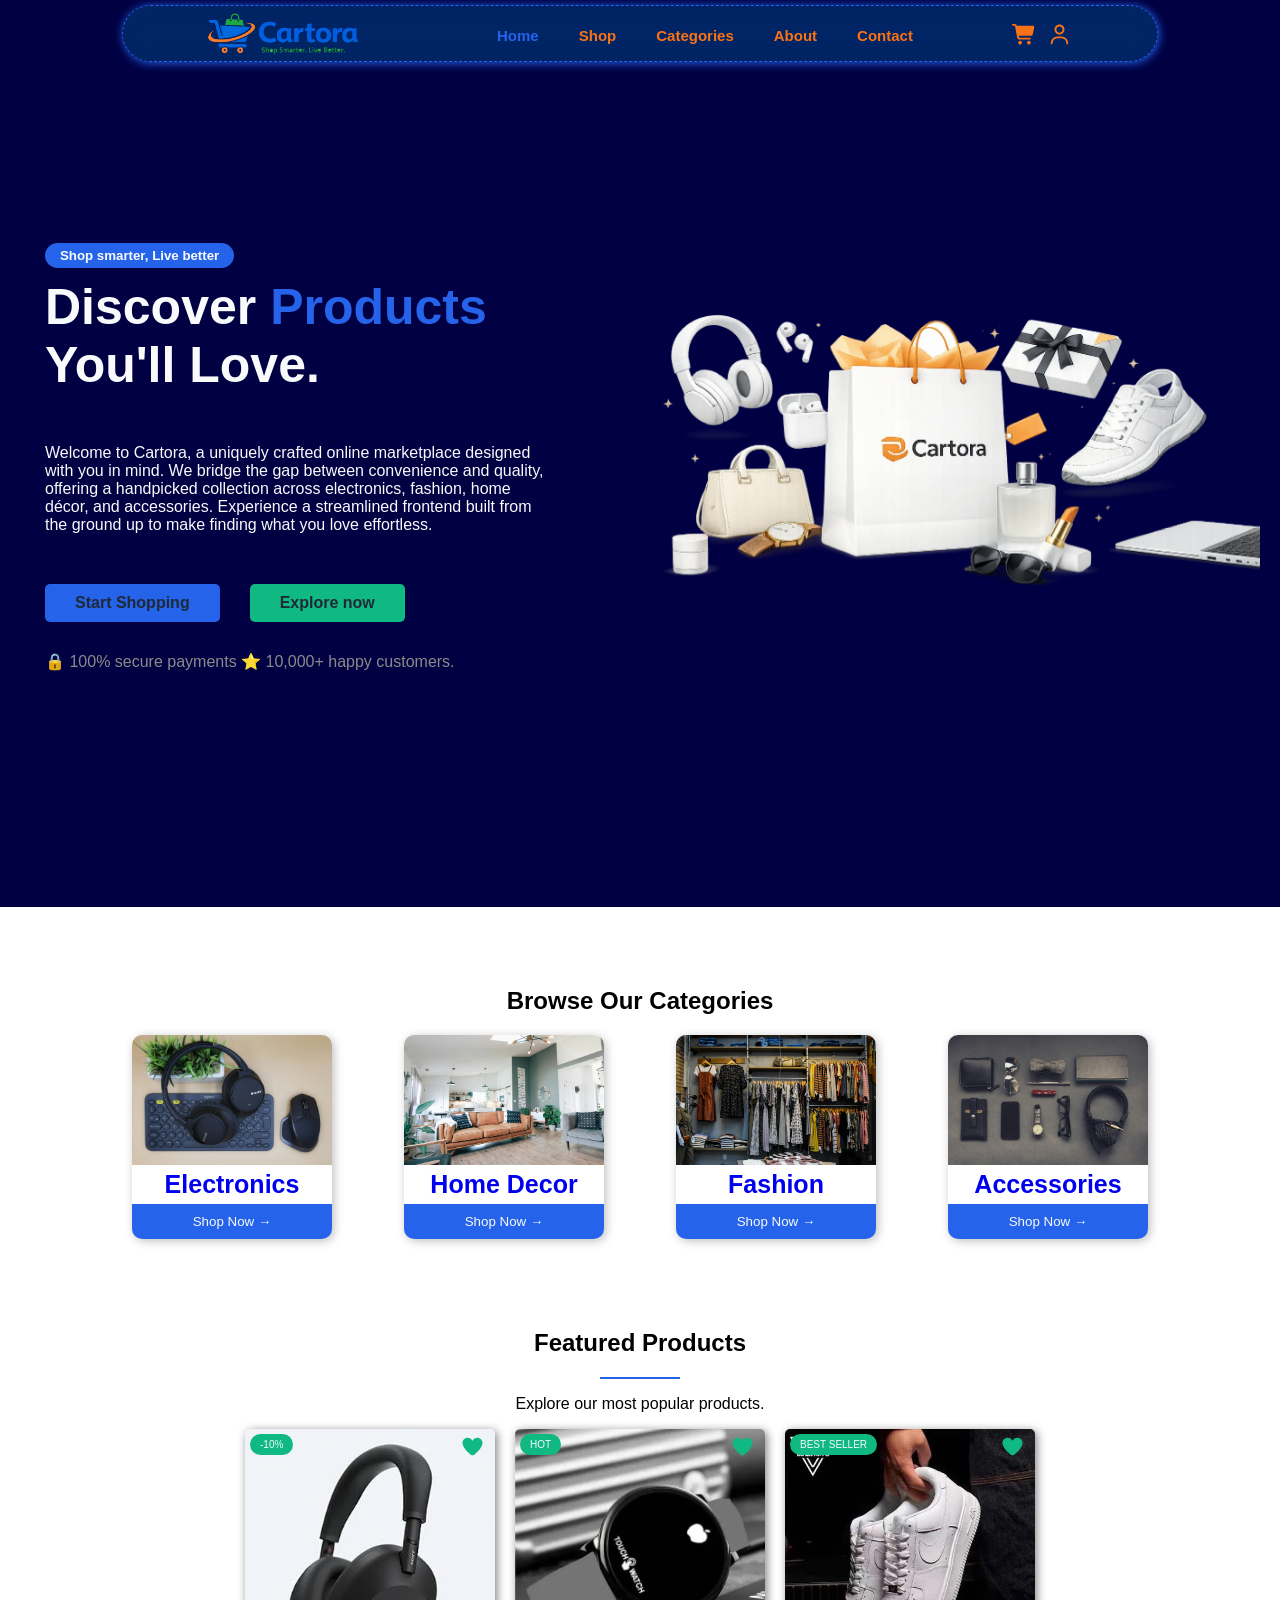
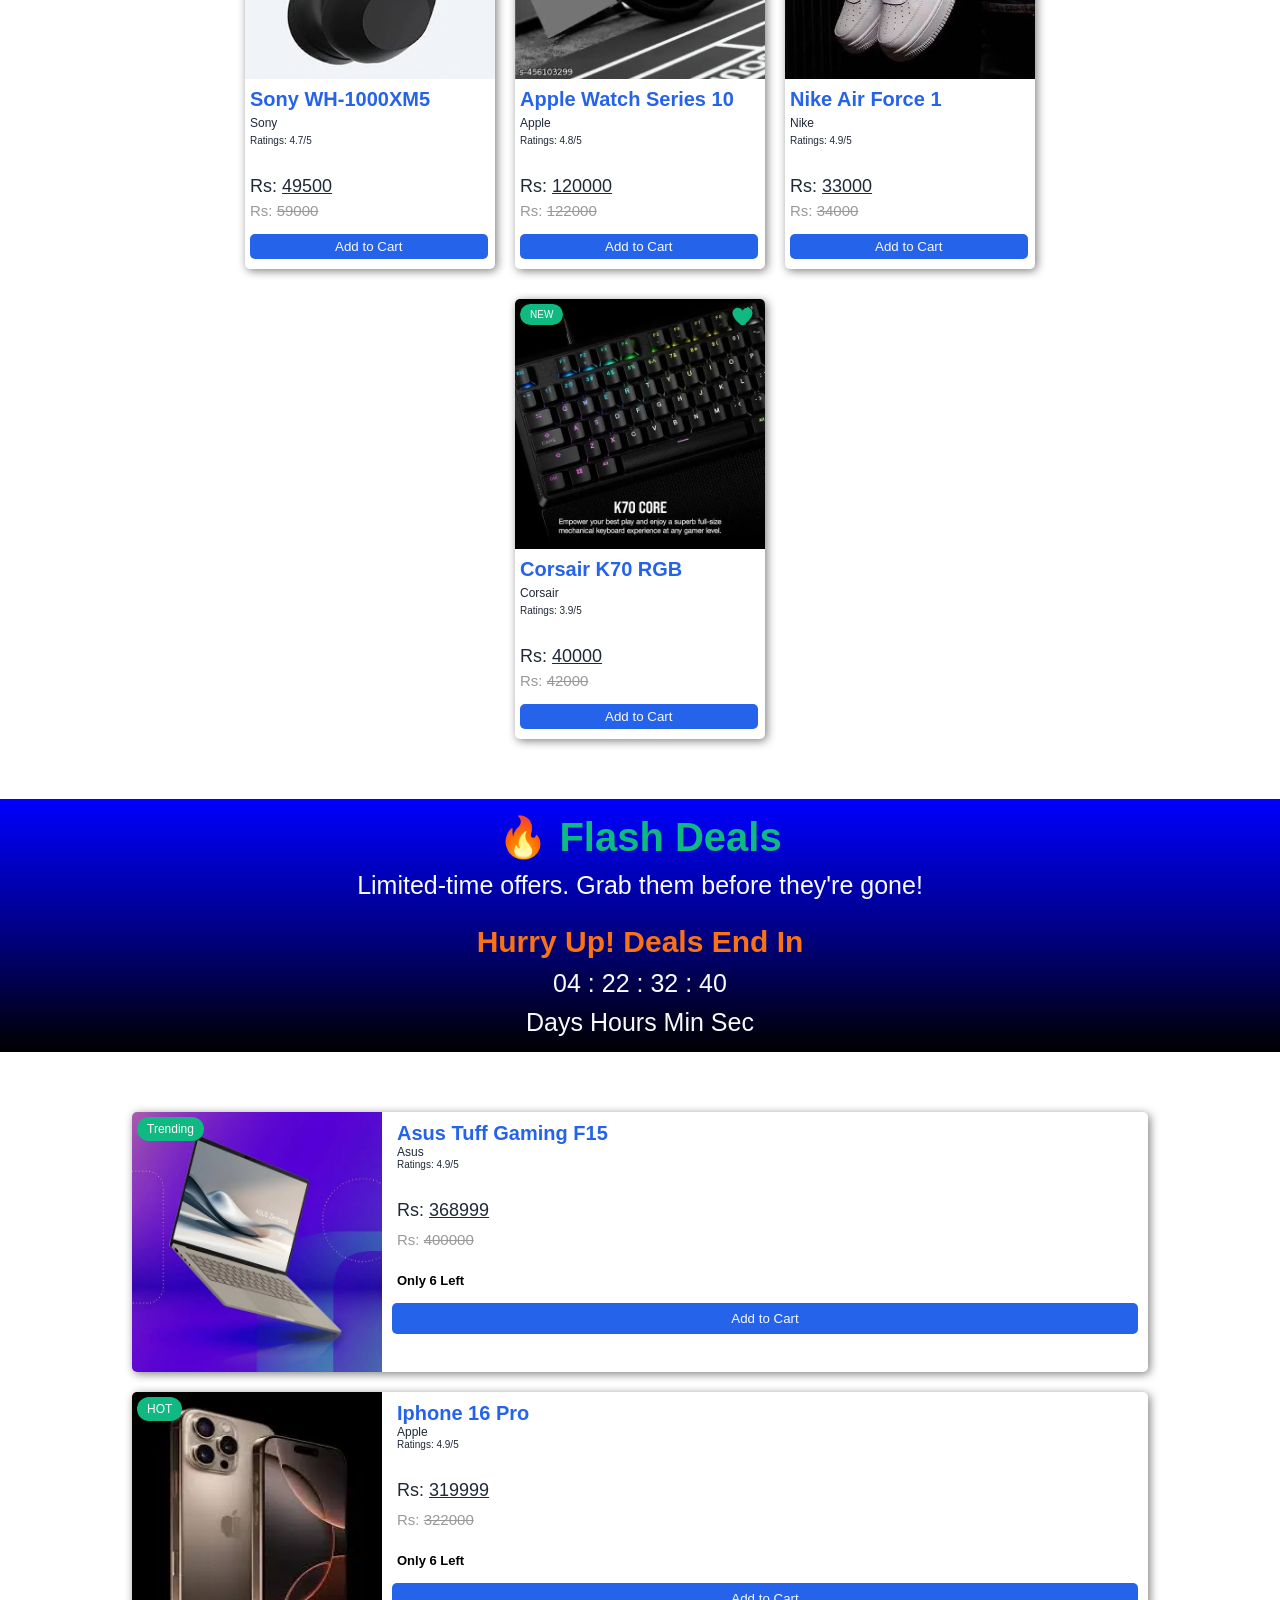
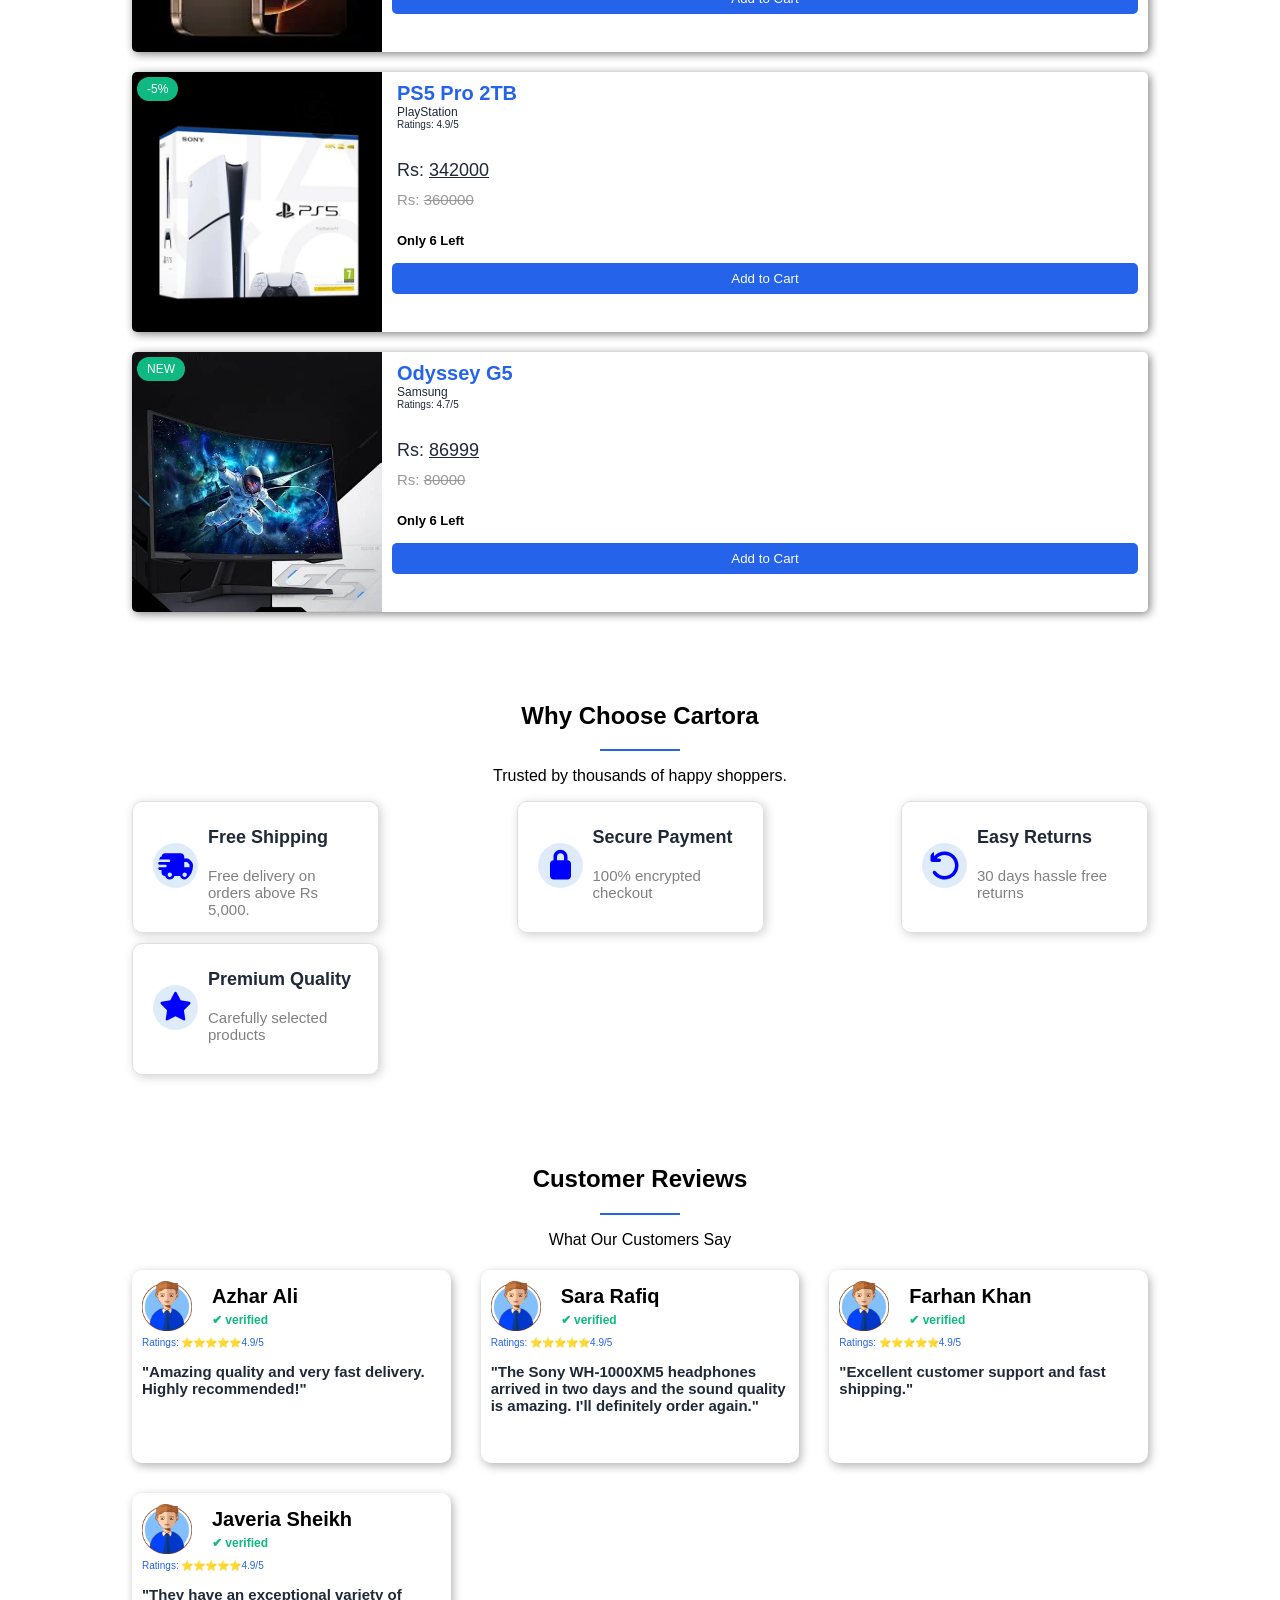
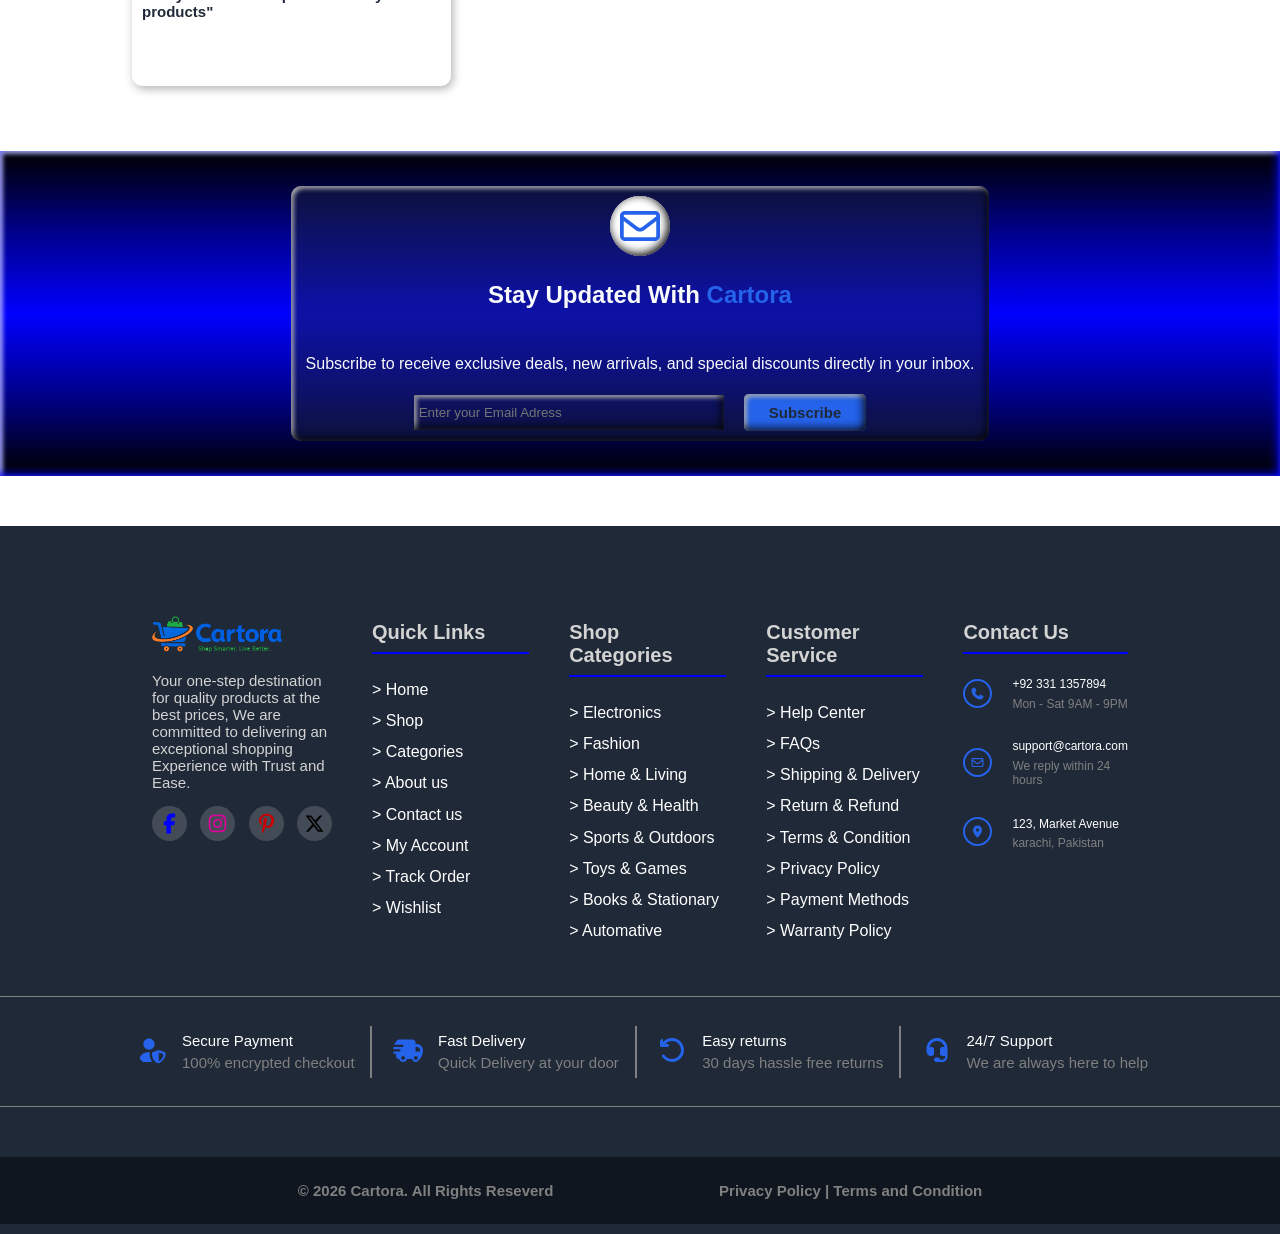
==== commit fa9c59b6: "made products dynamically" ====
--- a/index.html
+++ b/index.html
@@ -119,61 +119,7 @@
                     <span class="section-spanline"></span>
                     <p class="section-description">Explore our most popular products.</p>
                     <div id="featured-content">
-                        <div class="featured-Cards">
-                            <div class="product-image">
-                            <span class="product-badge">-10%</span>
-                            <svg xmlns="http://www.w3.org/2000/svg" viewBox="0 0 640 640" class="product-wishlistIcon">
-                                <path d="M305 151.1L320 171.8L335 151.1C360 116.5 400.2 96 442.9 96C516.4 96 576 155.6 576 229.1L576 231.7C576 343.9 436.1 474.2 363.1 529.9C350.7 539.3 335.5 544 320 544C304.5 544 289.2 539.4 276.9 529.9C203.9 474.2 64 343.9 64 231.7L64 229.1C64 155.6 123.6 96 197.1 96C239.8 96 280 116.5 305 151.1z"/></svg>
-                            <img src="images/headphones.webp" alt="Headphones" loading="lazy" width="250px" height="250px">
-                            </div>
-                            <h3 class="product-name">Sony Wh-1000XM5</h3>
-                            <p class="product-brand">Sony</p>
-                            <p class="product-rating">Ratings: ⭐⭐⭐⭐⭐ (4.8)</p>
-                            <p class="product-price">Rs <ins>49,500</ins></p><p class="original-price">Rs <del>50,000</del></p>
-                            <button class="product-button">🛒 Add to Cart</button>
-                        </div>
-
-                        <div class="featured-Cards">
-                            <div class="product-image">
-                            <span class="product-badge">HOT</span>
-                            <svg xmlns="http://www.w3.org/2000/svg" viewBox="0 0 640 640" class="product-wishlistIcon">
-                                <path d="M305 151.1L320 171.8L335 151.1C360 116.5 400.2 96 442.9 96C516.4 96 576 155.6 576 229.1L576 231.7C576 343.9 436.1 474.2 363.1 529.9C350.7 539.3 335.5 544 320 544C304.5 544 289.2 539.4 276.9 529.9C203.9 474.2 64 343.9 64 231.7L64 229.1C64 155.6 123.6 96 197.1 96C239.8 96 280 116.5 305 151.1z"/></svg>
-                            <img src="images/smartwatch.webp" alt="Apple Watch" loading="lazy" width="250px" height="250px">
-                            </div>
-                            <h3 class="product-name">Apple Watch Series 10</h3>
-                            <p class="product-brand">Apple</p>
-                            <p class="product-rating">Ratings: ⭐⭐⭐⭐⭐ (4.8)</p>
-                            <p class="product-price">Rs <ins>120,000</ins></p> <p class="original-price">Rs <del>122,000</del></p>
-                            <button class="product-button">🛒 Add to Cart</button>
-                        </div>
-
-                        <div class="featured-Cards">
-                            <div class="product-image">
-                            <span class="product-badge">BEST SELLER</span>
-                            <svg xmlns="http://www.w3.org/2000/svg" viewBox="0 0 640 640" class="product-wishlistIcon">
-                                <path d="M305 151.1L320 171.8L335 151.1C360 116.5 400.2 96 442.9 96C516.4 96 576 155.6 576 229.1L576 231.7C576 343.9 436.1 474.2 363.1 529.9C350.7 539.3 335.5 544 320 544C304.5 544 289.2 539.4 276.9 529.9C203.9 474.2 64 343.9 64 231.7L64 229.1C64 155.6 123.6 96 197.1 96C239.8 96 280 116.5 305 151.1z"/></svg>
-                            <img src="images/shoes.webp" alt="Nike Shoes" loading="lazy" width="250px" height="250px">
-                            </div>
-                            <h3 class="product-name">Nike Air Force 1</h3>
-                            <p class="product-brand">Nike</p>
-                            <p class="product-rating">Ratings: ⭐⭐⭐⭐⭐ (4.8)</p>
-                            <p class="product-price">Rs <ins>33,000</ins></p> <p class="original-price">Rs <del>34,000</del></p>
-                            <button class="product-button">🛒 Add to Cart</button>
-                        </div>
-
-                        <div class="featured-Cards">
-                            <div class="product-image">
-                            <span class="product-badge">NEW</span>
-                            <svg xmlns="http://www.w3.org/2000/svg" viewBox="0 0 640 640" class="product-wishlistIcon">
-                                <path d="M305 151.1L320 171.8L335 151.1C360 116.5 400.2 96 442.9 96C516.4 96 576 155.6 576 229.1L576 231.7C576 343.9 436.1 474.2 363.1 529.9C350.7 539.3 335.5 544 320 544C304.5 544 289.2 539.4 276.9 529.9C203.9 474.2 64 343.9 64 231.7L64 229.1C64 155.6 123.6 96 197.1 96C239.8 96 280 116.5 305 151.1z"/></svg>
-                            <img src="images/keyboard.webp" alt="Corsair Keyboard" loading="lazy" width="250px" height="250px">
-                            </div>
-                            <h3 class="product-name">Corsair K70 RGB</h3>
-                            <p class="product-brand">Corsair</p>
-                            <p class="product-rating">Ratings: ⭐⭐⭐⭐⭐ (4.8)</p>
-                            <p class="product-price">Rs <ins>40,000</ins></p> <p class="original-price">Rs <del>42,000</del> </p>
-                            <button class="product-button">🛒 Add to Cart</button>
-                        </div>
+                        <!--this content resides in script.js-->
                     </div>
 
                 </div>
@@ -191,71 +137,9 @@
                 <div class="Container">
 
                     <div id="flash-content">
-                        <div class="flash-Cards">
-                            <div class="flashProduct-image">
-                                <span class="flashProduct-badge">Trending</span>
-                                <img src="images/asus-laptop.webp" alt="ASUS LAPTOP" loading="lazy" width="250px" height="260px">
-                            </div>
-                            <div class="flashProduct-details">
-                                <h3 class="flashProduct-name">ASUS TUF GAMING F15</h3>
-                                <p class="flashProduct-brand">Asus</p>
-                                <p class="flashProduct-rating">Ratings: ⭐⭐⭐⭐⭐ (4.9)</p>
-                                <p class="flashProduct-price">Rs <ins>368,999</ins></p> <p class="flashOriginal-price">Rs <del>400,000</del></p>
-                                <p class="flashProduct-stock">Only 6 Left</p>
-                                <progress value="80" max="100" class="progressBar"></progress>
-                                <button class="flashProduct-button">Buy Now</button>
-                            </div>
-                        </div>
-
-                        <div class="flash-Cards">
-                            <div class="flashProduct-image">
-                                <span class="flashProduct-badge">HOT</span>
-                                <img src="images/iphone-16pro.webp" alt="Iphone 16 Pro" loading="lazy"width="250px" height="260px">
-                            </div>
-                            <div class="flashProduct-details">
-                                <h3 class="flashProduct-name">Iphone 16 Pro</h3>
-                                <p class="flashProduct-brand">Apple</p>
-                                <p class="flashProduct-rating">Ratings: ⭐⭐⭐⭐⭐ (4.9)</p>
-                                <p class="flashProduct-price">Rs <ins>319,999</ins></p> <p class="flashOriginal-price">Rs <del>322,000</del></p>
-                                <p class="flashProduct-stock">Only 10 Left</p>
-                                <progress value="75" max="100" class="progressBar"></progress>
-                                <button class="flashProduct-button">Buy Now</button>
-                            </div>
-                        </div>
-
-                        <div class="flash-Cards">
-                            <div class="flashProduct-image">
-                                <span class="flashProduct-badge">-5%</span>
-                                <img src="images/PS5.webp" alt="PS5 Pro 2TB" loading="lazy"width="250px" height="260px">
-                            </div>
-                            <div class="flashProduct-details">
-                                <h3 class="flashProduct-name">PS5 Pro 2TB</h3>
-                                <p class="flashProduct-brand">PlayStation</p>
-                                <p class="flashProduct-rating">Ratings: ⭐⭐⭐⭐⭐ (4.9)</p>
-                                <p class="flashProduct-price">Rs <ins>342,000</ins></p> <p class="flashOriginal-price">Rs <del>360,000</del></p>
-                                <p class="flashProduct-stock">Only 3 Left</p>
-                                <progress value="85" max="100" class="progressBar"></progress>
-                                <button class="flashProduct-button">Buy Now</button>
-                            </div>
-                        </div>
-
-                        <div class="flash-Cards">
-                            <div class="flashProduct-image">
-                                <span class="flashProduct-badge">-5%</span>
-                                <img src="images/samsung-TV.webp" alt="Samsung Odyssey Monitor" loading="lazy"width="250px" height="260px">
-                            </div>
-                            <div class="flashProduct-details">
-                                <h3 class="flashProduct-name">Odyssey G5</h3>
-                                <p class="flashProduct-brand">Samsung</p>
-                                <p class="flashProduct-rating">Ratings: ⭐⭐⭐⭐⭐ (4.9)</p>
-                                <p class="flashProduct-price">Rs <ins>86,999</ins></p> <p class="flashOriginal-price">Rs <del>80,000</del></p>
-                                <p class="flashProduct-stock">Only 7 Left</p>
-                                <progress value="90" max="100" class="progressBar"></progress>
-                                <button class="flashProduct-button">Buy Now</button>
-                            </div>
-                        </div>
-                    </div>
-
+                        <!--this content resides in script.js-->
+                    </div>
+                    
                 </div>
             </section>
 
--- a/style.css
+++ b/style.css
@@ -447,13 +447,14 @@
 #featured-content{
     display: flex;
     flex-wrap: wrap;
-    justify-content: space-between;
-    align-items: center;
+    align-items: center;
+    justify-content: center;
+    gap: 30px 20px;
     width: 100%;
 }
 .featured-Cards{
     width: 250px;
-    height: 500px;
+    height: 440px;
     box-shadow: 2px 2px 10px gray;
     border-radius: 5px;
     overflow: hidden;
@@ -510,7 +511,7 @@
     color: var(--primary);
     width: max-content;
     font-size: 20px;
-    margin: 20px 5px 0px 5px;
+    margin: 5px;
 }
 .product-brand{
     color: var(--text);
@@ -528,13 +529,14 @@
     color: var(--text);
     width: max-content;
     font-size: 18px;
-    margin: 40px 5px 5px 5px;
+    margin: 5px;
+    margin-top: 30px;
 }
 .original-price{
     color: rgb(153, 153, 153);
     width: max-content;
     font-size: 15px;
-    margin: 5px 5px 40px 5px;
+    margin: 5px;
 }
 
 .product-button{
@@ -688,10 +690,6 @@
     font-size: small;
     font-weight: bold;
     margin: 20px 5px 5px 5px;
-}
-.progressBar{
-    width: 100%;
-    height: 30px;
 }
 @keyframes progressfill{
     from{
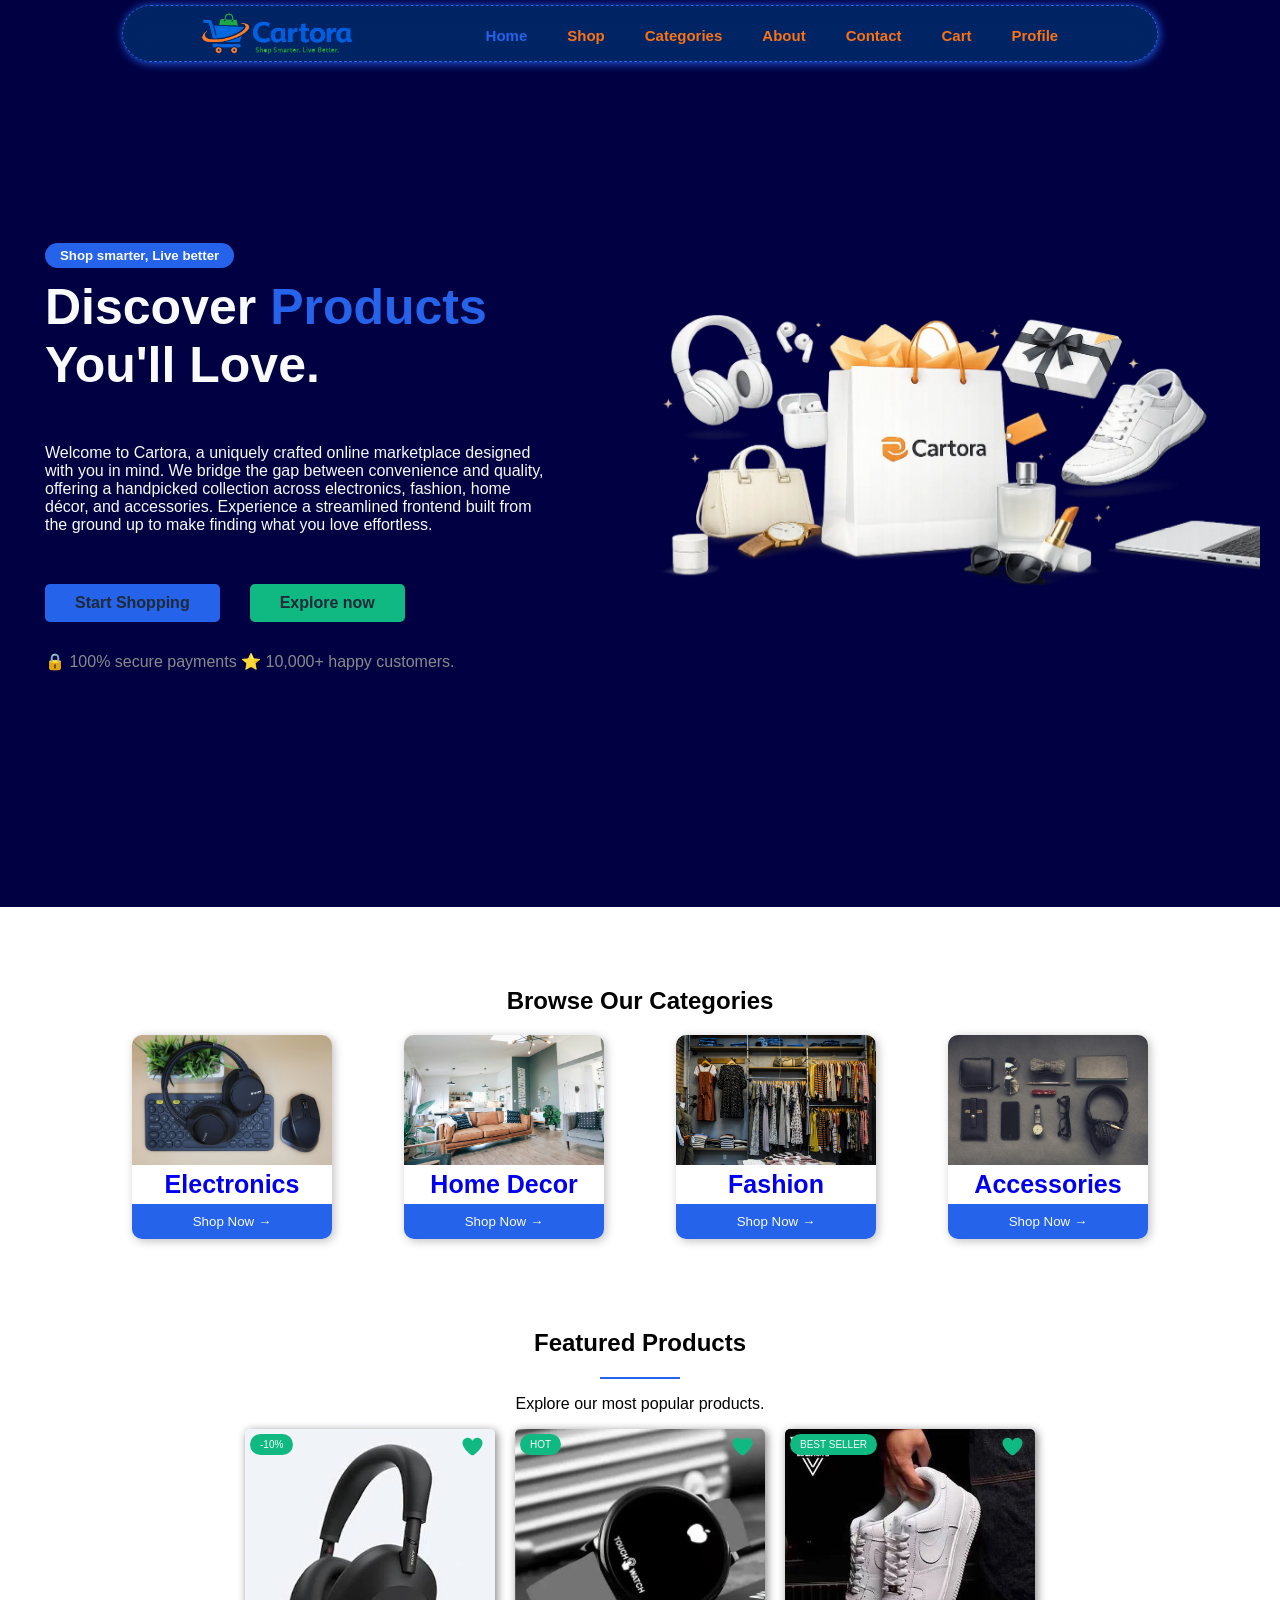
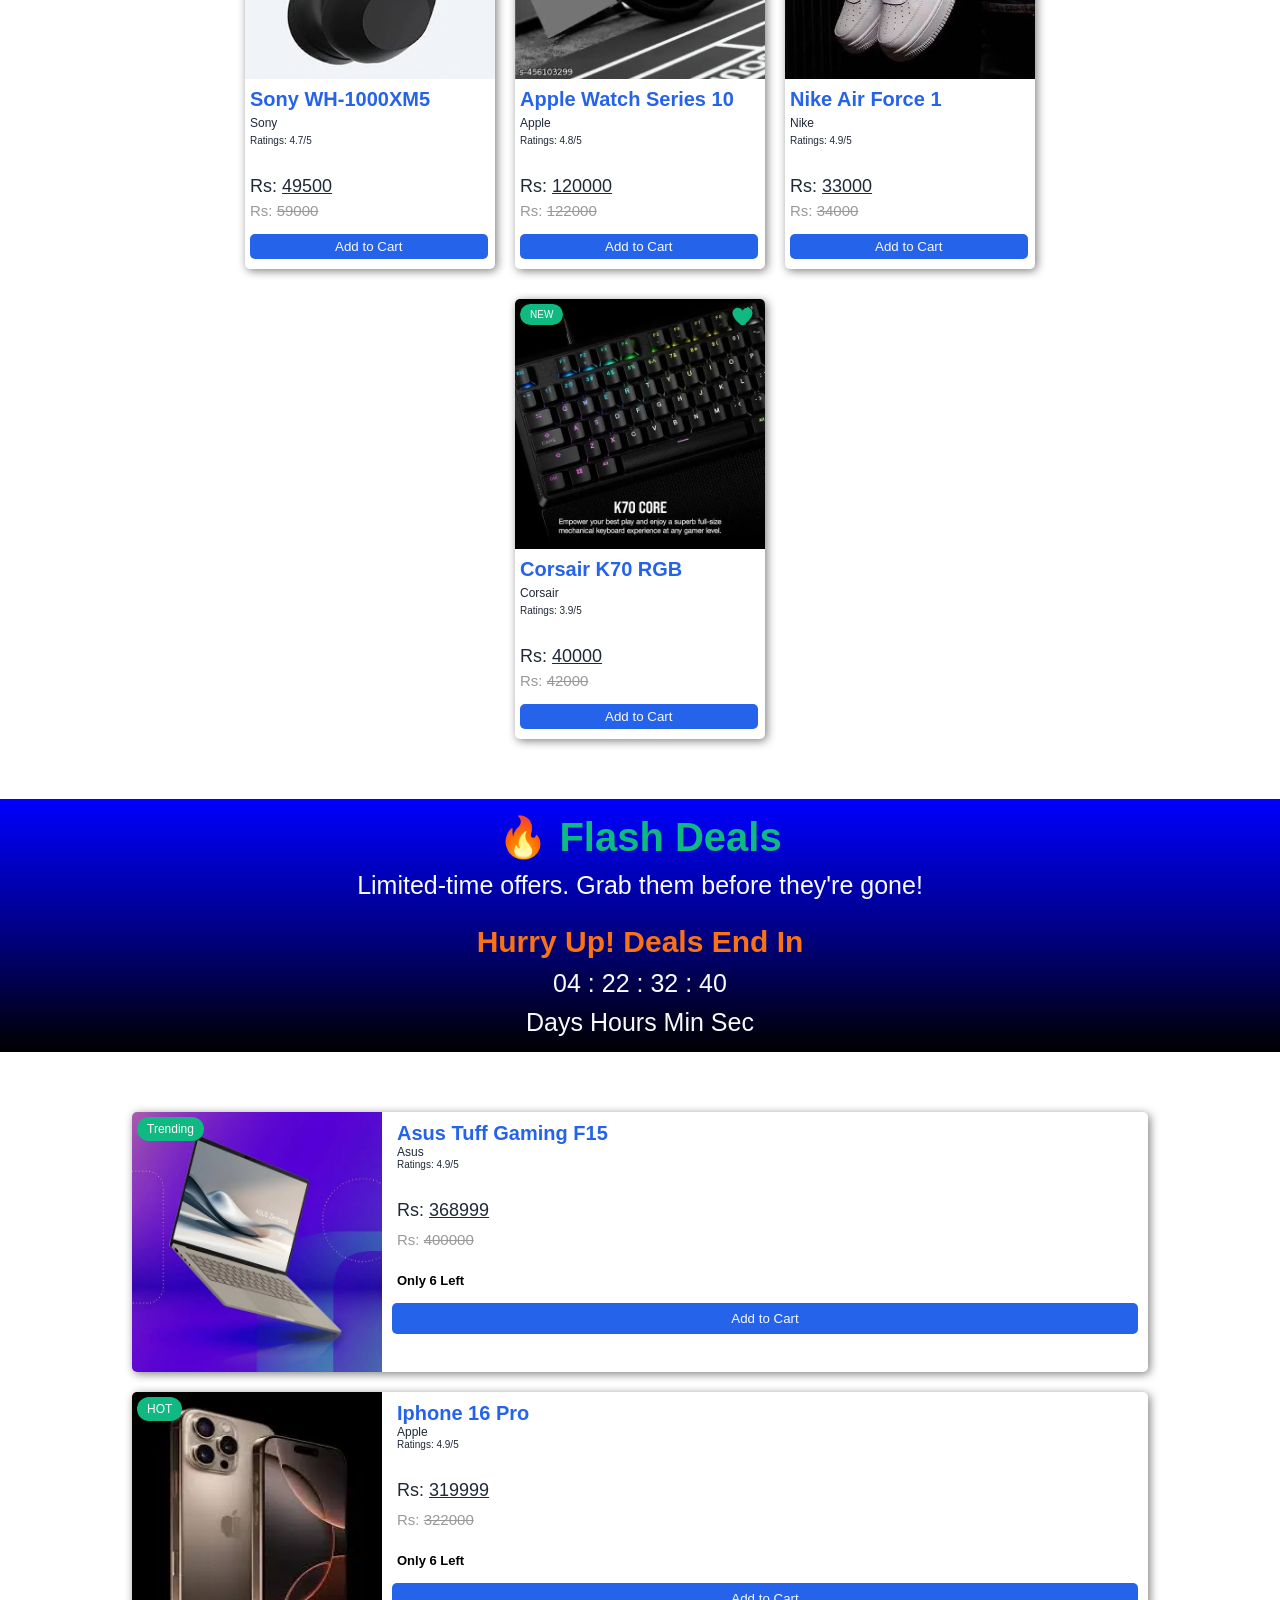
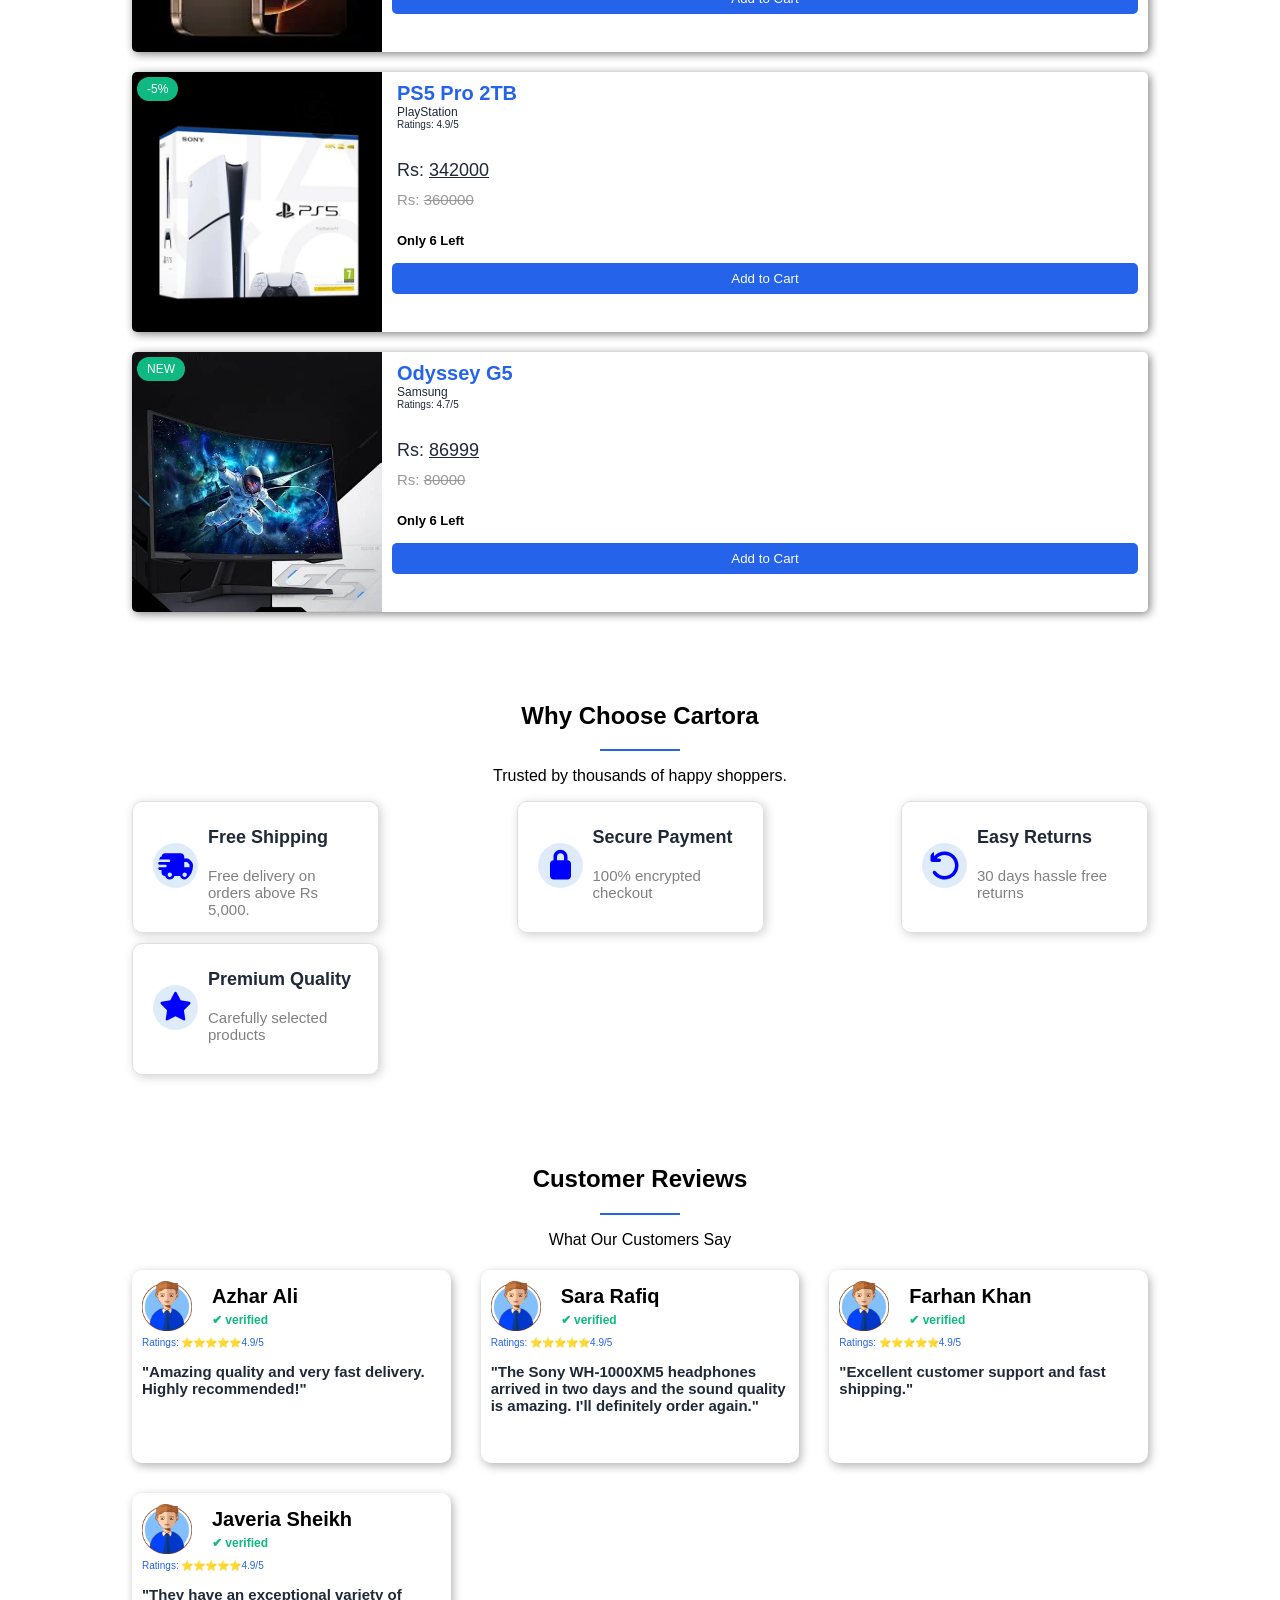
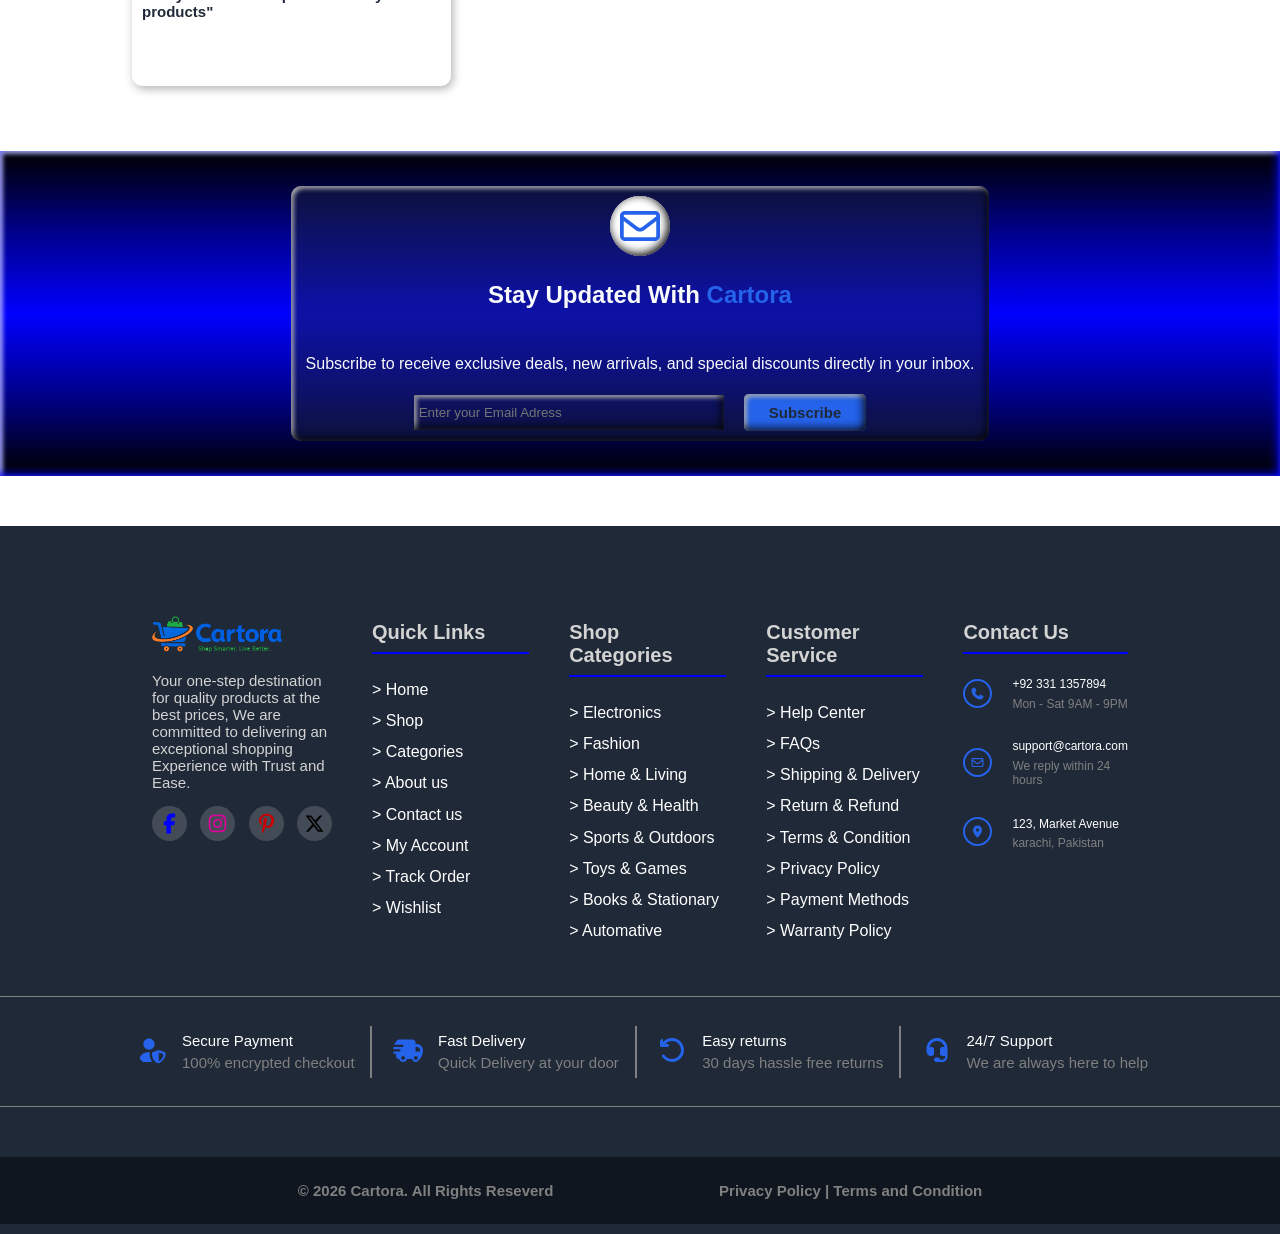
==== commit 002cfcd3: "header fix" ====
--- a/index.html
+++ b/index.html
@@ -14,42 +14,23 @@
     <body>
         
         <header id="header">
-                
             <a href="index.html"><img src="images/Cartora-Logo.webp" alt="Cartora-Logo" id="header-logo" width="150px"></a>
-
             <nav>
-
                 <button id="menu-button" aria-label="menu-button">
                     <span></span>
                     <span></span>
                     <span></span>
                 </button>
-
                 <ul id="nav-links">
                     <li><a href="index.html" class="active">Home</a></li>
                     <li><a href="shop.html">Shop</a></li>
                     <li><a href="categories.html">Categories</a></li>
                     <li><a href="about.html">About</a></li>
                     <li><a href="contact.html">Contact</a></li>
-
-                    <li id="navIcons-cart-profile">
-                        <a href="cart.html"><svg xmlns="http://www.w3.org/2000/svg" viewBox="0 0 640 640" class="cart-icon">
-                            <path d="M24 48C10.7 48 0 58.7 0 72C0 85.3 10.7 96 24 96L69.3 96C73.2 96 76.5 98.8 77.2 102.6L129.3 388.9C135.5 423.1 165.3 448 200.1 448L456 448C469.3 448 480 437.3 480 424C480 410.7 469.3 400 456 400L200.1 400C188.5 400 178.6 391.7 176.5 380.3L171.4 352L475 352C505.8 352 532.2 330.1 537.9 299.8L568.9 133.9C572.6 114.2 557.5 96 537.4 96L124.7 96L124.3 94C119.5 67.4 96.3 48 69.2 48L24 48zM208 576C234.5 576 256 554.5 256 528C256 501.5 234.5 480 208 480C181.5 480 160 501.5 160 528C160 554.5 181.5 576 208 576zM432 576C458.5 576 480 554.5 480 528C480 501.5 458.5 480 432 480C405.5 480 384 501.5 384 528C384 554.5 405.5 576 432 576z"/></svg>
-                        </a>
-                        <a href="#"><svg xmlns="http://www.w3.org/2000/svg" viewBox="0 0 640 640" class="profile-icon">
-                            <path d="M240 192C240 147.8 275.8 112 320 112C364.2 112 400 147.8 400 192C400 236.2 364.2 272 320 272C275.8 272 240 236.2 240 192zM448 192C448 121.3 390.7 64 320 64C249.3 64 192 121.3 192 192C192 262.7 249.3 320 320 320C390.7 320 448 262.7 448 192zM144 544C144 473.3 201.3 416 272 416L368 416C438.7 416 496 473.3 496 544L496 552C496 565.3 506.7 576 520 576C533.3 576 544 565.3 544 552L544 544C544 446.8 465.2 368 368 368L272 368C174.8 368 96 446.8 96 544L96 552C96 565.3 106.7 576 120 576C133.3 576 144 565.3 144 552L144 544z"/></svg>
-                        </a>
-                    </li>
+                    <li><a href="cart.html">Cart</a></li>
+                    <li><a href="#">Profile</a></li>
                 </ul>
             </nav>
-            <div id="icons-cart-profile">
-                    <a href="cart.html"><svg xmlns="http://www.w3.org/2000/svg" viewBox="0 0 640 640" class="cart-icon">
-                        <path d="M24 48C10.7 48 0 58.7 0 72C0 85.3 10.7 96 24 96L69.3 96C73.2 96 76.5 98.8 77.2 102.6L129.3 388.9C135.5 423.1 165.3 448 200.1 448L456 448C469.3 448 480 437.3 480 424C480 410.7 469.3 400 456 400L200.1 400C188.5 400 178.6 391.7 176.5 380.3L171.4 352L475 352C505.8 352 532.2 330.1 537.9 299.8L568.9 133.9C572.6 114.2 557.5 96 537.4 96L124.7 96L124.3 94C119.5 67.4 96.3 48 69.2 48L24 48zM208 576C234.5 576 256 554.5 256 528C256 501.5 234.5 480 208 480C181.5 480 160 501.5 160 528C160 554.5 181.5 576 208 576zM432 576C458.5 576 480 554.5 480 528C480 501.5 458.5 480 432 480C405.5 480 384 501.5 384 528C384 554.5 405.5 576 432 576z"/></svg>
-                    </a>
-                    <a href="#"><svg xmlns="http://www.w3.org/2000/svg" viewBox="0 0 640 640" class="profile-icon">
-                        <path d="M240 192C240 147.8 275.8 112 320 112C364.2 112 400 147.8 400 192C400 236.2 364.2 272 320 272C275.8 272 240 236.2 240 192zM448 192C448 121.3 390.7 64 320 64C249.3 64 192 121.3 192 192C192 262.7 249.3 320 320 320C390.7 320 448 262.7 448 192zM144 544C144 473.3 201.3 416 272 416L368 416C438.7 416 496 473.3 496 544L496 552C496 565.3 506.7 576 520 576C533.3 576 544 565.3 544 552L544 544C544 446.8 465.2 368 368 368L272 368C174.8 368 96 446.8 96 544L96 552C96 565.3 106.7 576 120 576C133.3 576 144 565.3 144 552L144 544z"/></svg>
-                    </a>
-                </div>
         </header>
 
         <main>
--- a/style.css
+++ b/style.css
@@ -204,40 +204,8 @@
 #nav-links a.active{
     color: var(--primary);
 }
-
-#navIcons-cart-profile{
-    display: none;
-}
-#navIcons-cart-profile a{
-    padding: opx;
-}
-#icons-cart-profile{
-    display: flex;
-    gap: 10px;
-    opacity: 0;
-    animation: nav 1s ease-out 1.5s forwards;
-}
-#icons-cart-profile a{
-    padding: 0px;
-}
-.cart-icon{
-    fill: var(--accent);
-    width: clamp(20px, 5vw, 25px);
-}
-.cart-icon:hover{
-    fill: var(--primary);
-}
-
 .show{
     display: flex !important;
-}
-
-.profile-icon{
-    fill: var(--accent);
-    width: clamp(20px, 5vw, 25px);
-}
-.profile-icon:hover{
-    fill: var(--primary);
 }
 
 /*hero section*/
@@ -1112,27 +1080,6 @@
         animation: header .5s ease-in-out forwards;
     }
 
-    #navIcons-cart-profile{
-        display: flex;
-        gap: 50px;
-        opacity: 0;
-        animation: nav 1s ease-out 1s forwards;
-    }
-    #navIcons-cart-profile a{
-        padding: 0px;
-    }
-
-    #icons-cart-profile{
-        display: none;
-    }
-
-    .cart-logo{
-        width: 20px;
-    }
-    .profile-logo{
-        width: 20px;
-    }
-
     #getStarted{
         display: none;
     }
@@ -1239,7 +1186,6 @@
     }
     /*footer section*/
     #footer-topContainer{
-        border: 1px solid white;
         display: grid;
         width: clamp(70%, 100vw, 100%);
         grid-template-columns: repeat(auto-fit, minmax(250px,1fr));
@@ -1249,7 +1195,6 @@
         justify-content: space-evenly;
     }
     .footer-content{
-        border: 1px solid orange;
         width: 90%;
     }
     .footer-heading{
@@ -1270,7 +1215,6 @@
         display: grid;
         grid-template-columns: 1fr 1fr;
         width: 95%;
-        border: 1px solid white;
     }
     .StatisticsInfo-icon{
         width: 30px;
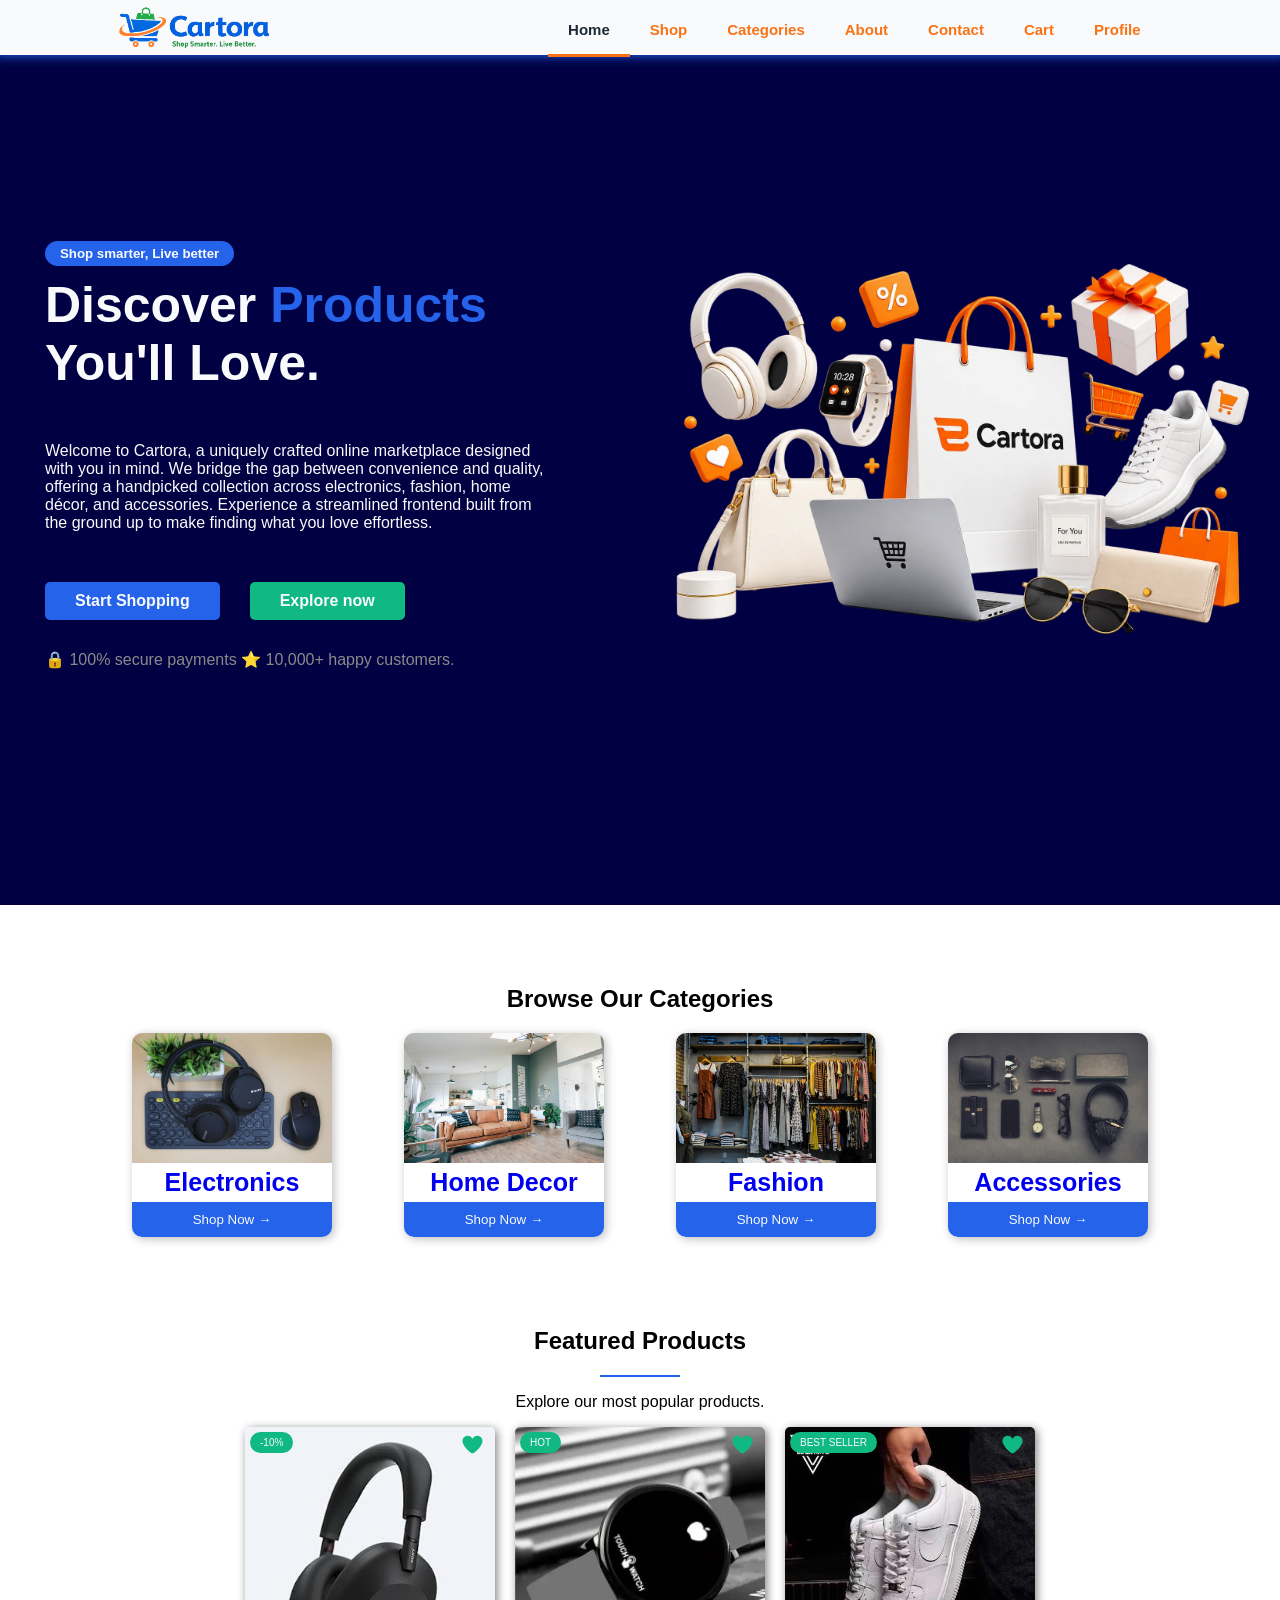
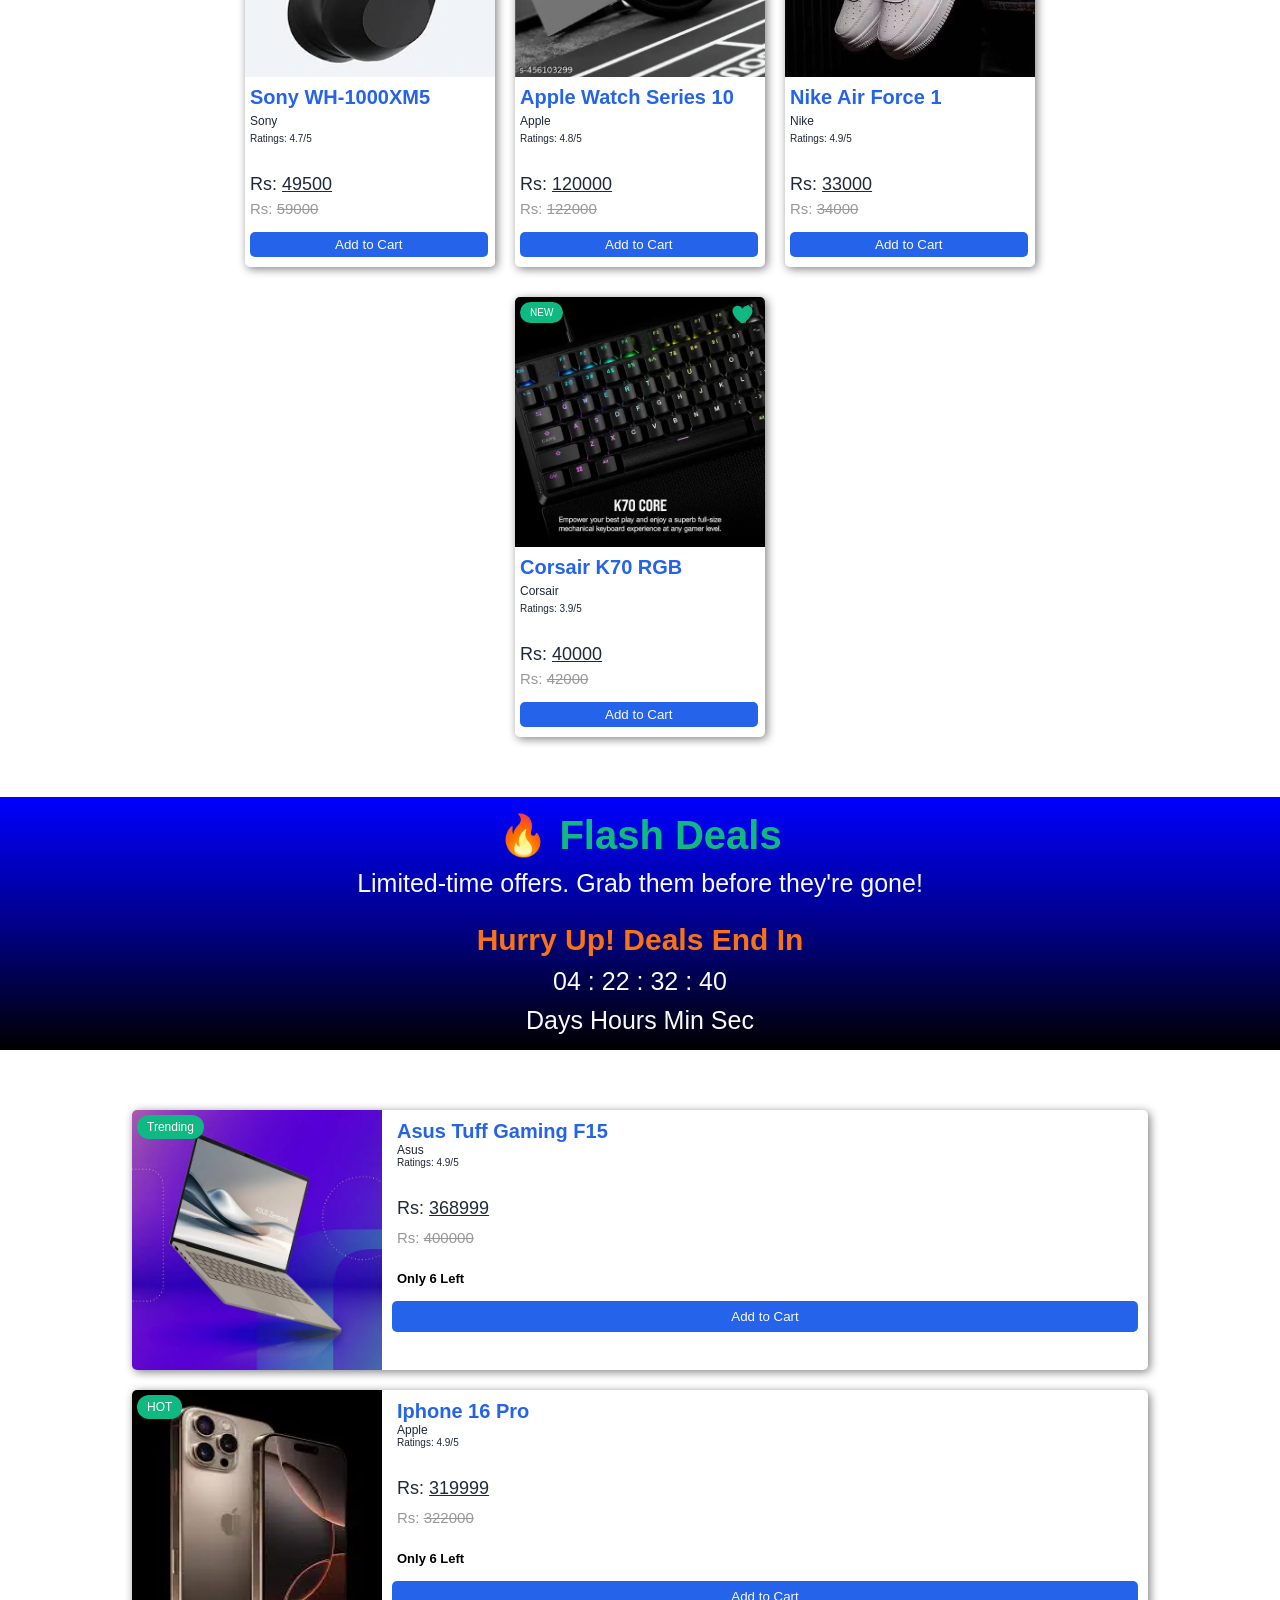
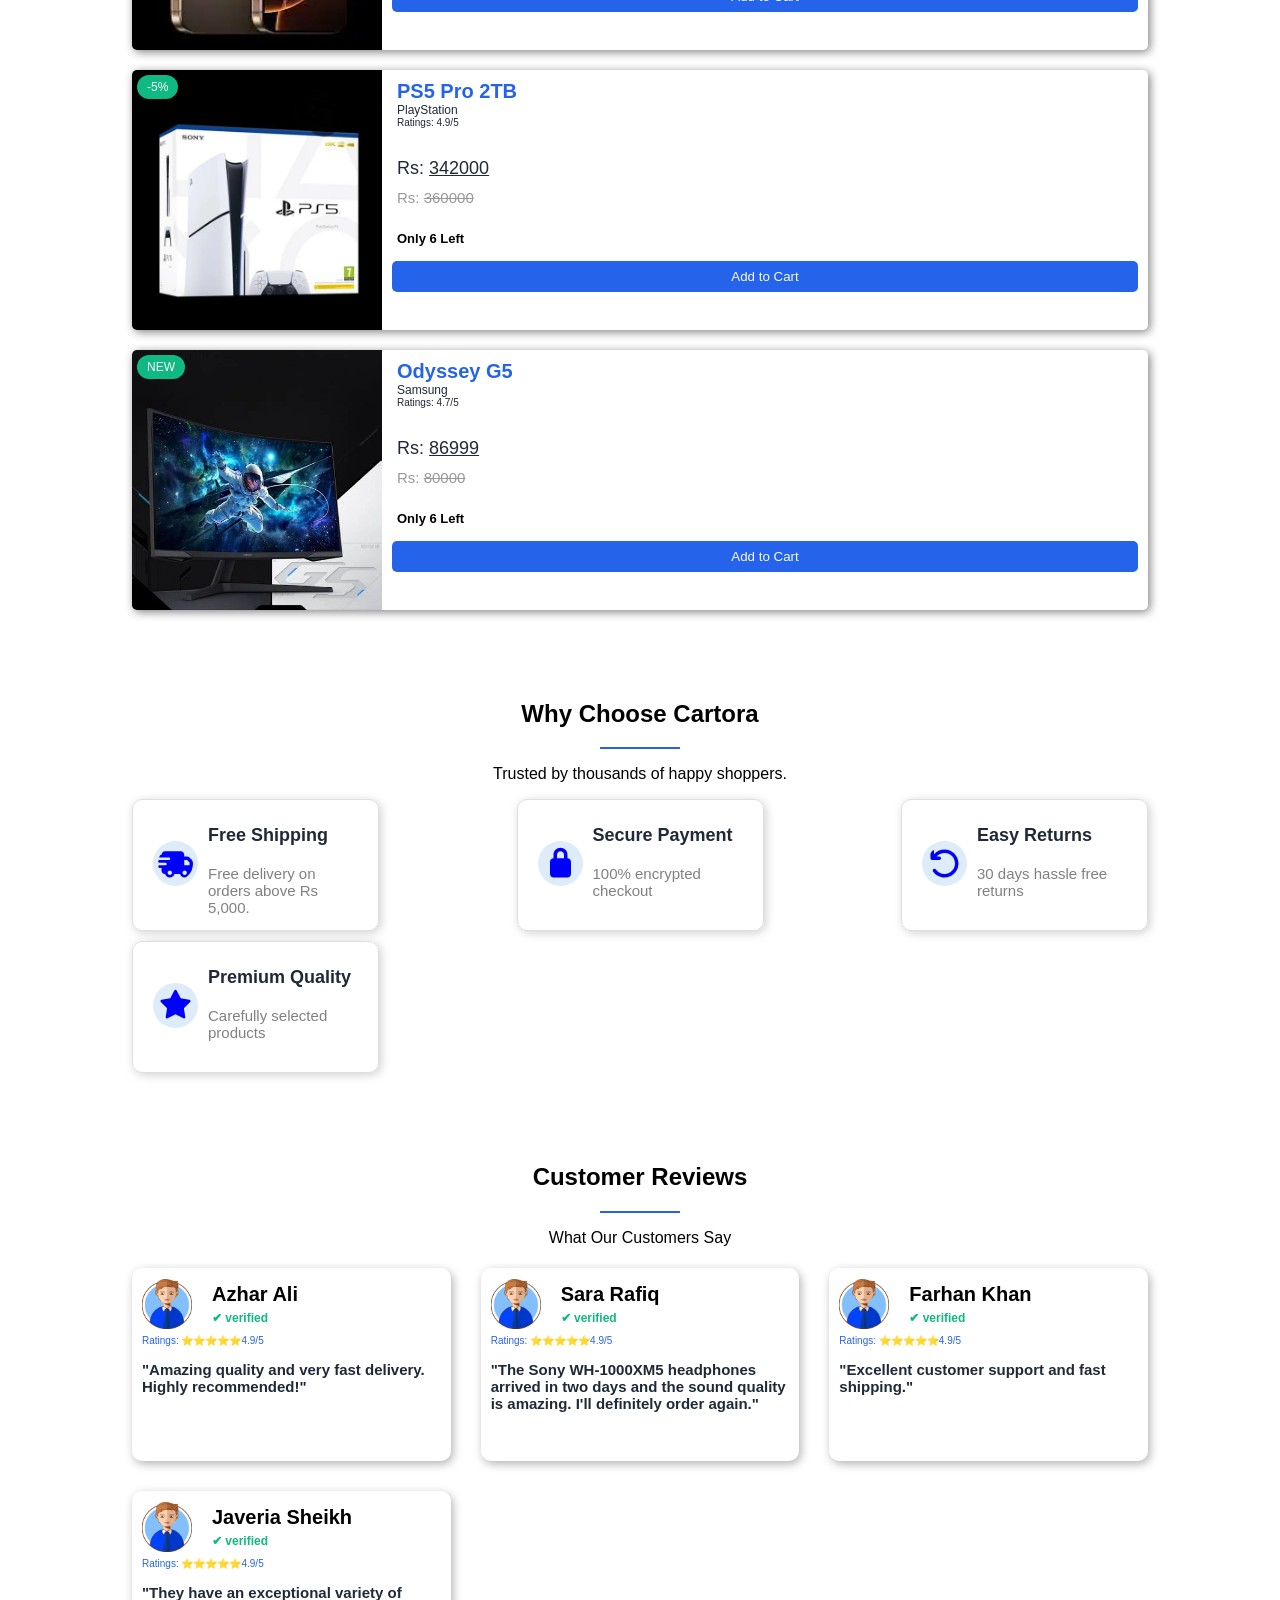
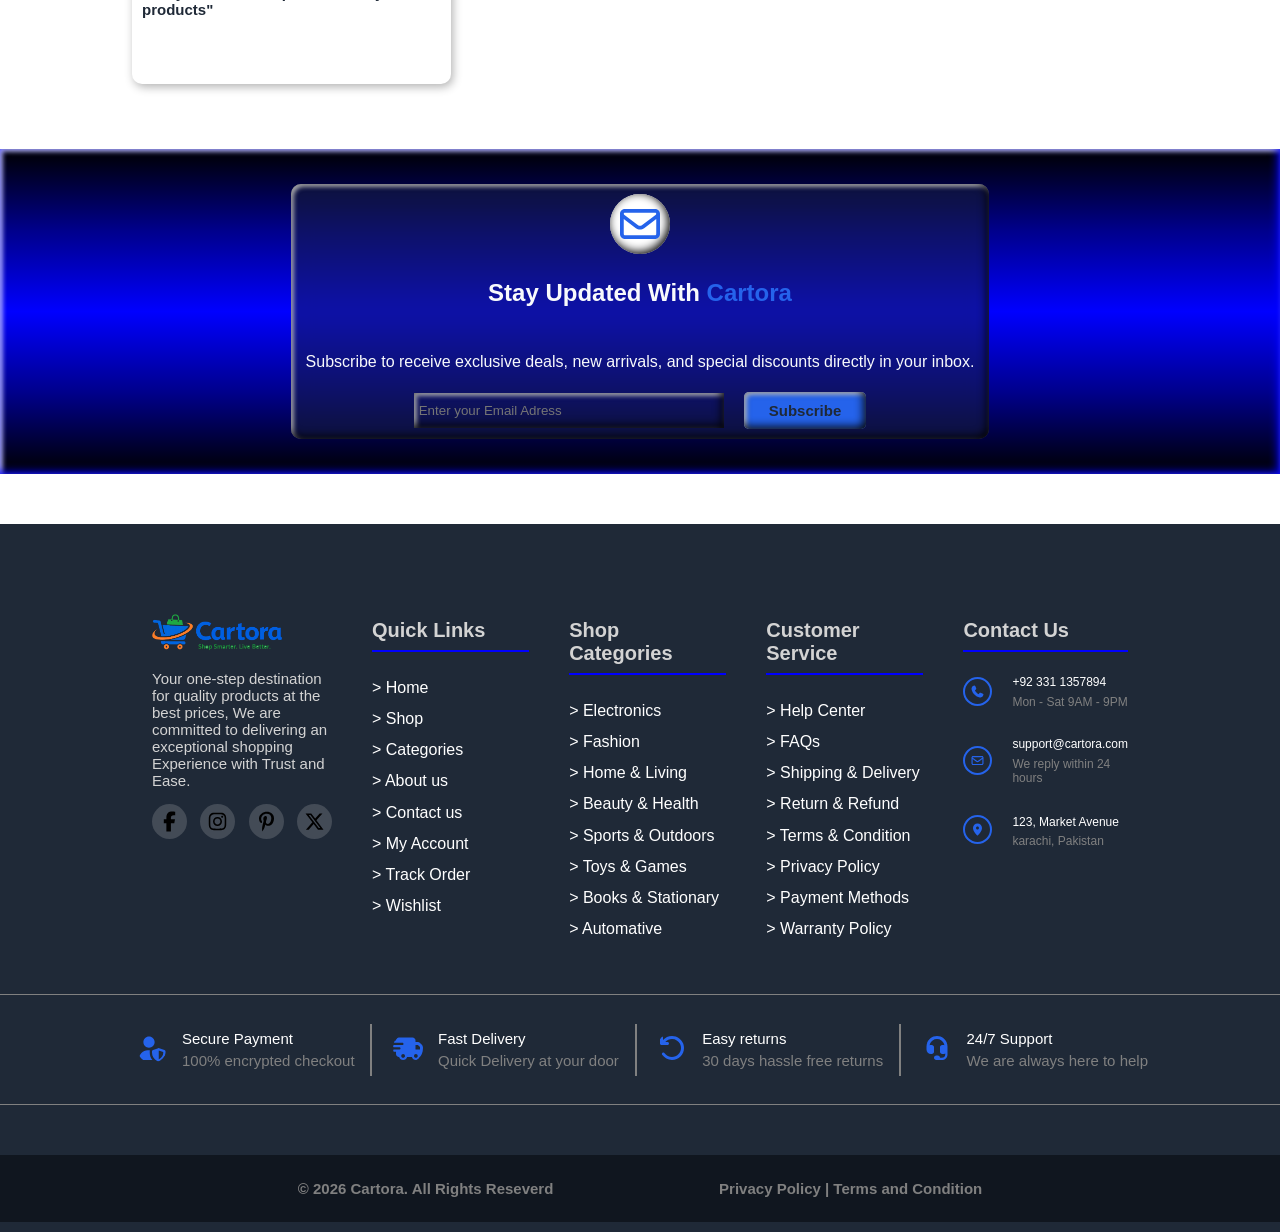
==== commit 94edda72: "styling fix" ====
--- a/index.html
+++ b/index.html
@@ -6,6 +6,7 @@
             content="my website">
         <meta charset="UTF-8">
         <link rel="Icon" href="images/Cartora-icon.webp">
+        <link rel="stylesheet" href="header-footer.css">
         <link rel="stylesheet" href="style.css">
         <meta name="viewport" content="width=device-width, initial-scale=1.0">
         <title>Cartora</title>
@@ -27,7 +28,7 @@
                     <li><a href="categories.html">Categories</a></li>
                     <li><a href="about.html">About</a></li>
                     <li><a href="contact.html">Contact</a></li>
-                    <li><a href="cart.html">Cart</a></li>
+                    <li><a href="cart.html" id="cart-link">Cart<span id="cart-count"></span></a></li>
                     <li><a href="#">Profile</a></li>
                 </ul>
             </nav>
@@ -256,7 +257,7 @@
                             and special discounts directly in your inbox.</p>
                         <form id="sub-form">
                             <input type="email" autocomplete="email" autocorrect="off" placeholder="Enter your Email Adress" id="subEmail-input">
-                            <button id="sub-button">Subscribe</button>
+                            <button id="sub-button" type="submit">Subscribe</button>
                         </form>
                     </div>
                 </div>
@@ -276,16 +277,16 @@
                             Your one-step destination for quality products at the best prices, We are committed to delivering an exceptional shopping Experience with Trust and Ease. 
                         </p>
                         <div class="socials">
-                            <a href="https://www.facebook.com"><svg xmlns="http://www.w3.org/2000/svg" viewBox="0 0 640 640" class="social-icons" style="fill: blue;">
+                            <a href="https://www.facebook.com" aria-label="our facebook page"><svg xmlns="http://www.w3.org/2000/svg" viewBox="0 0 640 640" class="social-icons">
                                 <path d="M240 363.3L240 576L356 576L356 363.3L442.5 363.3L460.5 265.5L356 265.5L356 230.9C356 179.2 376.3 159.4 428.7 159.4C445 159.4 458.1 159.8 465.7 160.6L465.7 71.9C451.4 68 416.4 64 396.2 64C289.3 64 240 114.5 240 223.4L240 265.5L174 265.5L174 363.3L240 363.3z"/></svg></a>
                                 
-                            <a href="https://www.instagram.com"><svg xmlns="http://www.w3.org/2000/svg" viewBox="0 0 640 640" class="social-icons" style="fill: rgb(226, 0, 158);">
+                            <a href="https://www.instagram.com" aria-label="our instagram page"><svg xmlns="http://www.w3.org/2000/svg" viewBox="0 0 640 640" class="social-icons">
                                 <path d="M320.3 205C256.8 204.8 205.2 256.2 205 319.7C204.8 383.2 256.2 434.8 319.7 435C383.2 435.2 434.8 383.8 435 320.3C435.2 256.8 383.8 205.2 320.3 205zM319.7 245.4C360.9 245.2 394.4 278.5 394.6 319.7C394.8 360.9 361.5 394.4 320.3 394.6C279.1 394.8 245.6 361.5 245.4 320.3C245.2 279.1 278.5 245.6 319.7 245.4zM413.1 200.3C413.1 185.5 425.1 173.5 439.9 173.5C454.7 173.5 466.7 185.5 466.7 200.3C466.7 215.1 454.7 227.1 439.9 227.1C425.1 227.1 413.1 215.1 413.1 200.3zM542.8 227.5C541.1 191.6 532.9 159.8 506.6 133.6C480.4 107.4 448.6 99.2 412.7 97.4C375.7 95.3 264.8 95.3 227.8 97.4C192 99.1 160.2 107.3 133.9 133.5C107.6 159.7 99.5 191.5 97.7 227.4C95.6 264.4 95.6 375.3 97.7 412.3C99.4 448.2 107.6 480 133.9 506.2C160.2 532.4 191.9 540.6 227.8 542.4C264.8 544.5 375.7 544.5 412.7 542.4C448.6 540.7 480.4 532.5 506.6 506.2C532.8 480 541 448.2 542.8 412.3C544.9 375.3 544.9 264.5 542.8 227.5zM495 452C487.2 471.6 472.1 486.7 452.4 494.6C422.9 506.3 352.9 503.6 320.3 503.6C287.7 503.6 217.6 506.2 188.2 494.6C168.6 486.8 153.5 471.7 145.6 452C133.9 422.5 136.6 352.5 136.6 319.9C136.6 287.3 134 217.2 145.6 187.8C153.4 168.2 168.5 153.1 188.2 145.2C217.7 133.5 287.7 136.2 320.3 136.2C352.9 136.2 423 133.6 452.4 145.2C472 153 487.1 168.1 495 187.8C506.7 217.3 504 287.3 504 319.9C504 352.5 506.7 422.6 495 452z"/></svg></a>
 
-                            <a href="https://www.pinterest.com"><svg xmlns="http://www.w3.org/2000/svg" viewBox="0 0 640 640" class="social-icons" style="fill: rgb(202, 0, 0);">
+                            <a href="https://www.pinterest.com" aria-label="our pinterest page"><svg xmlns="http://www.w3.org/2000/svg" viewBox="0 0 640 640" class="social-icons">
                                 <path d="M332 70.5C229.4 70.5 128 138.9 128 249.6C128 320 167.6 360 191.6 360C201.5 360 207.2 332.4 207.2 324.6C207.2 315.3 183.5 295.5 183.5 256.8C183.5 176.4 244.7 119.4 323.9 119.4C392 119.4 442.4 158.1 442.4 229.2C442.4 282.3 421.1 381.9 352.1 381.9C327.2 381.9 305.9 363.9 305.9 338.1C305.9 300.3 332.3 263.7 332.3 224.7C332.3 158.5 238.4 170.5 238.4 250.5C238.4 267.3 240.5 285.9 248 301.2C234.2 360.6 206 449.1 206 510.3C206 529.2 208.7 547.8 210.5 566.7C213.9 570.5 212.2 570.1 217.4 568.2C267.8 499.2 266 485.7 288.8 395.4C301.1 418.8 332.9 431.4 358.1 431.4C464.3 431.4 512 327.9 512 234.6C512 135.3 426.2 70.5 332 70.5z"/></svg></a>
 
-                            <a href="https://www.twitter.com"><svg xmlns="http://www.w3.org/2000/svg" viewBox="0 0 640 640" class="social-icons" style="fill: black;">
+                            <a href="https://www.twitter.com" aria-label="our twitter page"><svg xmlns="http://www.w3.org/2000/svg" viewBox="0 0 640 640" class="social-icons">
                                 <path d="M453.2 112L523.8 112L369.6 288.2L551 528L409 528L297.7 382.6L170.5 528L99.8 528L264.7 339.5L90.8 112L236.4 112L336.9 244.9L453.2 112zM428.4 485.8L467.5 485.8L215.1 152L173.1 152L428.4 485.8z"/></svg></a>
                         </div>
                     </div>
--- a/header-footer.css
+++ b/header-footer.css
@@ -0,0 +1,426 @@
+:root{
+    --primary:#2563EB;
+    --secondary:#10b981;
+    --accent:#F97316;
+    --text:#1F2937;
+    --background:#F8FAFC;
+}
+html{
+    scroll-behavior: smooth;
+}
+
+body{
+    display: flex;
+    flex-direction: column;
+    font-family: Arial, Helvetica, sans-serif;
+    margin: 0px;
+}
+
+body::-webkit-scrollbar{
+    display: none;
+}
+main{
+    min-height: 100dvh;
+}
+.Section{
+    display: flex;
+    justify-content: center;
+    align-items: center;
+    margin: 50px 0px;
+    padding: 5px;
+}
+.Container{
+    display: flex;
+    flex-direction: column;
+    align-items: center;
+    width: 80%;
+    padding: 5px;
+}
+.section-spanline{
+    background-color: var(--primary);
+    width: 80px;
+    height: 2px;
+    margin: 0px;
+}
+
+/*header section*/
+
+#header{
+    background-color: var(--background);
+    border: none;
+    box-shadow: 1px 1px 10px var(--primary);
+    display: flex;
+    align-items: center;
+    align-self: center;
+    justify-content: space-around;
+    position: sticky;
+    top: 0;
+    left: 00;
+    right: 00;
+    z-index: 1000;
+    width: 100%;
+    padding: 5px 5px 0px 5px;
+    -webkit-backdrop-filter: blur(10px);
+    backdrop-filter: blur(10px);
+    animation: header 0.5s ease forwards;
+}
+@keyframes header{
+    from{
+        transform: translate(0, -50px);
+        opacity: 0;
+    }
+    to{
+       transform: translate(0, 0px);
+        opacity: 1;
+    }
+}
+#header-logo{
+    width: 150px;
+    transform-origin: left;
+    opacity: 0;
+    animation: logo 1s ease-out .5s forwards;
+}
+@keyframes logo{
+    from{
+        transform: translate(-30px, 0);
+        opacity: 0;
+    }
+    to{
+       transform: translate(0, 0);
+        opacity: 1;
+    }
+}
+
+
+#menu-button{
+    display: none;
+    flex-direction: column;
+    gap: 5px;
+    background: none;
+    border: none;
+    cursor: pointer;
+    width: max-content;
+    height: max-content;
+    opacity: 0;
+    animation: nav 0.5s ease-out 1s forwards;
+}
+
+#menu-button span{
+    width: 20px;
+    height: 2px;
+    background-color: var(--primary);
+    border-radius: 2px;
+}
+#nav-links{
+    display: flex;
+    list-style: none;
+}
+#nav-links li{
+    opacity: 0;
+    animation: nav 0.5s ease-out 1s forwards;
+}
+#nav-links li:nth-child(1){animation-delay: .1s;}
+#nav-links li:nth-child(2){animation-delay: .3s;}
+#nav-links li:nth-child(3){animation-delay: .5s;}
+#nav-links li:nth-child(4){animation-delay: .7s;}
+#nav-links li:nth-child(5){animation-delay: .9s;}
+
+@keyframes nav{
+    from{
+        transform: translate(-100px, 0);
+        opacity: 0;
+    }
+    to{
+       transform: translate(0, 0px);
+        opacity: 1;
+    }
+}
+
+#nav-links a{
+    position: relative;
+    color: var(--accent);
+    text-decoration: none;
+    font-size: clamp(15px, 1vw, 20px);
+    font-weight: 700;
+    padding: 5px 20px 15px 20px;
+}
+#nav-links a::after{
+    content: "";
+    position: absolute;
+    left: 0;
+    bottom: -4px;
+    width: 100%;
+    height: 3px;
+    background: var(--accent);
+    transform: scaleX(0);
+    transform-origin: left;
+    transition: transform .5s ease;
+}
+
+#nav-links a:hover::after{
+    transform: scaleX(1);
+}
+#nav-links a.active::after{
+    transform: scaleX(1);
+}
+
+#nav-links a.active{
+    color: var(--text);
+}
+.show{
+    display: flex !important;
+}
+#cart-count{
+    font-size: 12px;
+    color: var(--secondary);
+    border-radius: 50%;
+    position: relative;
+    bottom: 8px;
+}
+
+/*footer Section*/
+footer{
+    background-color: var(--text);
+    padding: 10px 0px;
+    margin: 0px;
+}
+#footer-topContainer{
+    flex-direction: row;
+    justify-content: space-between;
+}
+#brand-logo{
+    width: 130px;
+}
+.footer-content{
+    width: 20%;
+    height: 300px;
+    padding: 10px;
+    margin: 10px;
+}
+#brand-description{
+    color: lightgray;
+    width: 180px;
+    font-size: 15px;
+}
+.socials{
+    display: flex;
+    align-items: center;
+    justify-content: space-between;
+}
+.socials a{
+    text-decoration: none;
+}
+.social-icons{
+    background-color: rgba(211, 211, 211, 0.2);
+    border-radius: 50%;
+    width: 25px;
+    padding: 5px;
+    transition: 0.3s ease;
+}
+.social-icons:hover{
+    background-color: gray;
+    transform: translateY(-5px) scale(1.15);
+}
+
+.footer-heading{
+    font-size: 20px;
+    color: lightgray;
+    margin: 5px 0px;
+}
+.footer-spanline{
+    border:1px solid blue;
+}
+#quick-links{
+    height: 250px;
+    display: flex;
+    flex-direction: column;
+    justify-content: space-around;
+    margin-top: 20px;
+}
+#quick-links a{
+    text-decoration: none;
+    color: white;
+    transition: .3s ease;
+}
+#quick-links a:hover{
+    color: var(--primary);
+    transform: translateX(5px);
+}
+
+.contact-info{
+    display: flex;
+    align-self: flex-start;
+    align-items: center;
+    justify-content: start;
+    gap: 20px;
+    margin-top: 20px;
+    cursor: pointer;
+}
+.contact-icon{
+    fill: var(--primary);
+    width: 15px;
+    height: 15px;
+    padding: 5px;
+    border: 2px solid var(--primary);
+    border-radius: 50%;
+    transition: .3s ease;
+}
+.contact-info:hover .contact-icon{
+    fill: var(--background);
+    background-color: gray;
+    transform: translateY(-5px);
+}
+.contact-number{
+    text-decoration: none;
+    color: white;
+    font-size: 12px;
+    margin: 5px 0px;
+    transition: .3s ease;
+}
+.contact-info:hover .contact-number{
+    color: var(--primary);
+}
+.contact-timings{
+    color: gray;
+    font-size: 12px;
+    margin: 5px 0px; 
+}
+#footer-middleSection{
+    border-top: 1px solid gray;
+    border-bottom: 1px solid gray;
+}
+#footer-middleContainer{
+    flex-direction: row;
+}
+.footer-StatisticsInfo{
+    display: flex;
+    align-self: flex-start;
+    align-items: center;
+    justify-content: start;
+    gap: 10px;
+    margin: 20px 0px;
+    cursor: context-menu;
+}
+.StatisticsInfo-icon{
+    fill: var(--primary);
+    width: 30px;
+    padding: 5px;
+    border-radius: 50%;
+    transition: .3s ease;
+}
+.footer-StatisticsInfo:hover .StatisticsInfo-icon{
+    background-color: lightgray;
+    transform: scale(1.1);
+}
+.StatisticsInfo-heading{
+    text-decoration: none;
+    color: white;
+    font-size: 15px;
+    margin: 5px 0px;
+}
+.StatisticsInfo-mono{
+    color: gray;
+    font-size: 15px;
+    margin: 5px 0px; 
+}
+.seperation-line{
+    width: 0px;
+    height: 50px;
+    border: 1px solid gray;
+}
+#footer-bottomSection{
+    background-color: #10161f;
+    margin: 0px;
+}
+#footer-bottomContainer{
+    flex-direction: row;
+    justify-content: space-evenly;
+
+}
+#footer-bottomContainer p{
+    color: gray;
+    font-weight: bold;
+    font-size: 15px;
+}
+
+@media (max-width: 768px){
+
+    #header-logo{
+        width: 120px;
+    }
+
+    #menu-button{
+        display: flex;
+    }
+
+    #nav-links{
+        border: 1px solid var(--primary);
+        background-color: var(--background);
+        display: none;
+        flex-direction: column;
+        justify-content: center;
+        align-items: center;
+        position: absolute;
+        top: 30px;
+        right: 5px;
+        gap: 30px;
+        width: 80%;
+        height: 300px;
+        padding: 20px;
+        animation: header .5s ease-in-out forwards;
+    }
+
+    /*footer section*/
+    #footer-topContainer{
+        display: grid;
+        width: clamp(70%, 100vw, 100%);
+        grid-template-columns: repeat(auto-fit, minmax(250px,1fr));
+    }
+    .socials{
+        width: 90%;
+        justify-content: space-evenly;
+    }
+    .footer-content{
+        width: 90%;
+    }
+    .footer-heading{
+        width: max-content;
+    }
+    .footer-spanline{
+        align-self: flex-start;
+        width: 90%;
+        height: 0px;
+    }
+    #quick-links{
+        width: max-content;
+    }
+    .contact-info{
+        width: max-content;
+    }
+    #footer-middleContainer{
+        display: grid;
+        grid-template-columns: 1fr 1fr;
+        width: 95%;
+    }
+    .StatisticsInfo-icon{
+        width: 30px;
+    }
+    
+    .StatisticsInfo-heading{
+        text-decoration: none;
+        color: white;
+        font-size: 12px;
+        margin: 5px 0px;
+    }
+    .StatisticsInfo-mono{
+        color: gray;
+        font-size: 12px;
+        margin: 5px 0px; 
+    }
+    .seperation-line{
+        display: none;
+    }
+    #footer-bottomContainer p{
+        font-size: 10px;
+    }
+}
--- a/style.css
+++ b/style.css
@@ -1,45 +1,3 @@
-:root{
-    --primary:#2563EB;
-    --secondary:#10b981;
-    --accent:#F97316;
-    --text:#1F2937;
-    --background:#F8FAFC;
-}
-html{
-    scroll-behavior: smooth;
-}
-
-body{
-    display: flex;
-    flex-direction: column;
-    font-family: Arial, Helvetica, sans-serif;
-    margin: 0px;
-}
-
-body::-webkit-scrollbar{
-    display: none;
-}
-.Section{
-    display: flex;
-    justify-content: center;
-    align-items: center;
-    margin: 50px 0px;
-    padding: 5px;
-}
-.Container{
-    display: flex;
-    flex-direction: column;
-    align-items: center;
-    width: 80%;
-    padding: 5px;
-}
-.section-spanline{
-    background-color: var(--primary);
-    width: 80px;
-    height: 2px;
-    margin: 0px;
-}
-
 #top-button{
     opacity: 0;
     visibility: hidden;
@@ -82,132 +40,6 @@
     }
 }
 
-
-/*header section*/
-
-#header{
-    background-color: rgba(0, 177, 236, 0.205);
-    border: 1px dashed var(--primary);
-    box-shadow: 1px 1px 10px var(--primary);
-    display: flex;
-    align-items: center;
-    align-self: center;
-    justify-content: space-evenly;
-    position: sticky;
-    top: 5px;
-    left: 00;
-    right: 00;
-    z-index: 1000;
-    width: 80%;
-    border-radius: 50px;
-    padding: 5px 5px 0px 5px;
-    backdrop-filter: blur(10px);
-    animation: header 0.5s ease forwards;
-}
-@keyframes header{
-    from{
-        transform: translate(0, -50px);
-        opacity: 0;
-    }
-    to{
-       transform: translate(0, 0px);
-        opacity: 1;
-    }
-}
-#header-logo{
-    width: 150px;
-    transform-origin: left;
-    opacity: 0;
-    animation: logo 1s ease-out .5s forwards;
-}
-@keyframes logo{
-    from{
-        transform: translate(-30px, 0);
-        opacity: 0;
-    }
-    to{
-       transform: translate(0, 0);
-        opacity: 1;
-    }
-}
-
-
-#menu-button{
-    display: none;
-    flex-direction: column;
-    gap: 5px;
-    background: none;
-    border: none;
-    cursor: pointer;
-    width: max-content;
-    height: max-content;
-    opacity: 0;
-    animation: nav 0.5s ease-out 1s forwards;
-}
-
-#menu-button span{
-    width: 20px;
-    height: 2px;
-    background-color: var(--primary);
-    border-radius: 2px;
-}
-#nav-links{
-    display: flex;
-    list-style: none;
-}
-#nav-links li{
-    opacity: 0;
-    animation: nav 0.5s ease-out 1s forwards;
-}
-#nav-links li:nth-child(1){animation-delay: .1s;}
-#nav-links li:nth-child(2){animation-delay: .3s;}
-#nav-links li:nth-child(3){animation-delay: .5s;}
-#nav-links li:nth-child(4){animation-delay: .7s;}
-#nav-links li:nth-child(5){animation-delay: .9s;}
-
-@keyframes nav{
-    from{
-        transform: translate(-100px, 0);
-        opacity: 0;
-    }
-    to{
-       transform: translate(0, 0px);
-        opacity: 1;
-    }
-}
-
-#nav-links a{
-    position: relative;
-    color: var(--accent);
-    text-decoration: none;
-    font-size: clamp(15px, 1vw, 20px);
-    font-weight: 700;
-    padding: 5px 20px 15px 20px;
-}
-#nav-links a::after{
-    content: "";
-    position: absolute;
-    left: 0;
-    bottom: -4px;
-    width: 100%;
-    height: 2px;
-    background: var(--accent);
-    transform: scaleX(0);
-    transform-origin: left;
-    transition: transform .5s ease;
-}
-
-#nav-links a:hover::after{
-    transform: scaleX(1);
-}
-
-#nav-links a.active{
-    color: var(--primary);
-}
-.show{
-    display: flex !important;
-}
-
 /*hero section*/
 
 @keyframes fadeIn{
@@ -289,7 +121,7 @@
 }
 
 #heroButton1{
-    color: var(--text);
+    color: var(--background);
     background-color: var(--primary);
     border: none;
     padding: 10px 30px;
@@ -308,7 +140,7 @@
 
 
 #heroButton2{
-    color: var(--text);
+    color: var(--background);
     background-color: var(--secondary);
     border: none;
     padding: 10px 30px;
@@ -813,6 +645,7 @@
     background: #1f29376c;
     box-shadow: inset -2px -2px 10px black,
         inset 2px 2px 5px white;
+        -webkit-backdrop-filter: blur(10px);
     backdrop-filter: blur(10px);
     border-radius: 10px;
     padding: 10px;
@@ -882,171 +715,6 @@
     transform: scale(.95);
 }
 
-/*footer Section*/
-footer{
-    background-color: var(--text);
-    padding: 10px 0px;
-    margin: 0px;
-}
-#footer-topContainer{
-    flex-direction: row;
-    justify-content: space-between;
-}
-#brand-logo{
-    width: 130px;
-}
-.footer-content{
-    width: 20%;
-    height: 300px;
-    padding: 10px;
-    margin: 10px;
-}
-#brand-description{
-    color: lightgray;
-    width: 180px;
-    font-size: 15px;
-}
-.socials{
-    display: flex;
-    align-items: center;
-    justify-content: space-between;
-}
-.socials a{
-    text-decoration: none;
-}
-.social-icons{
-    background-color: rgba(211, 211, 211, 0.2);
-    border-radius: 50%;
-    width: 25px;
-    padding: 5px;
-    transition: 0.3s ease;
-}
-.social-icons:hover{
-    background-color: gray;
-    transform: translateY(-5px) scale(1.15);
-}
-
-.footer-heading{
-    font-size: 20px;
-    color: lightgray;
-    margin: 5px 0px;
-}
-.footer-spanline{
-    border:1px solid blue;
-}
-#quick-links{
-    height: 250px;
-    display: flex;
-    flex-direction: column;
-    justify-content: space-around;
-    margin-top: 20px;
-}
-#quick-links a{
-    text-decoration: none;
-    color: white;
-    transition: .3s ease;
-}
-#quick-links a:hover{
-    color: var(--primary);
-    transform: translateX(5px);
-}
-
-.contact-info{
-    display: flex;
-    align-self: flex-start;
-    align-items: center;
-    justify-content: start;
-    gap: 20px;
-    margin-top: 20px;
-    cursor: pointer;
-}
-.contact-icon{
-    fill: var(--primary);
-    width: 15px;
-    height: 15px;
-    padding: 5px;
-    border: 2px solid var(--primary);
-    border-radius: 50%;
-    transition: .3s ease;
-}
-.contact-info:hover .contact-icon{
-    fill: var(--background);
-    background-color: gray;
-    transform: translateY(-5px);
-}
-.contact-number{
-    text-decoration: none;
-    color: white;
-    font-size: 12px;
-    margin: 5px 0px;
-    transition: .3s ease;
-}
-.contact-info:hover .contact-number{
-    color: var(--primary);
-}
-.contact-timings{
-    color: gray;
-    font-size: 12px;
-    margin: 5px 0px; 
-}
-#footer-middleSection{
-    border-top: 1px solid gray;
-    border-bottom: 1px solid gray;
-}
-#footer-middleContainer{
-    flex-direction: row;
-}
-.footer-StatisticsInfo{
-    display: flex;
-    align-self: flex-start;
-    align-items: center;
-    justify-content: start;
-    gap: 10px;
-    margin: 20px 0px;
-    cursor: context-menu;
-}
-.StatisticsInfo-icon{
-    fill: var(--primary);
-    width: 30px;
-    padding: 5px;
-    border-radius: 50%;
-    transition: .3s ease;
-}
-.footer-StatisticsInfo:hover .StatisticsInfo-icon{
-    background-color: lightgray;
-    transform: scale(1.1);
-}
-.StatisticsInfo-heading{
-    text-decoration: none;
-    color: white;
-    font-size: 15px;
-    margin: 5px 0px;
-}
-.StatisticsInfo-mono{
-    color: gray;
-    font-size: 15px;
-    margin: 5px 0px; 
-}
-.seperation-line{
-    width: 0px;
-    height: 50px;
-    border: 1px solid gray;
-}
-#footer-bottomSection{
-    background-color: #10161f;
-    margin: 0px;
-}
-#footer-bottomContainer{
-    flex-direction: row;
-    justify-content: space-evenly;
-
-}
-#footer-bottomContainer p{
-    color: gray;
-    font-weight: bold;
-    font-size: 15px;
-}
-
 @media (max-width: 768px){
 
     #top-button{
@@ -1055,31 +723,6 @@
         height: 40px;
     }
 
-    #header-logo{
-        width: 120px;
-    }
-
-    #menu-button{
-        display: flex;
-    }
-
-    #nav-links{
-        border: 1px solid var(--primary);
-        background-color: var(--background);
-        display: none;
-        flex-direction: column;
-        justify-content: center;
-        align-items: center;
-        position: absolute;
-        top: 30px;
-        right: 5px;
-        gap: 30px;
-        width: 80%;
-        height: 300px;
-        padding: 20px;
-        animation: header .5s ease-in-out forwards;
-    }
-
     #getStarted{
         display: none;
     }
@@ -1184,57 +827,4 @@
     #sub-button{
         width: 100%;
     }
-    /*footer section*/
-    #footer-topContainer{
-        display: grid;
-        width: clamp(70%, 100vw, 100%);
-        grid-template-columns: repeat(auto-fit, minmax(250px,1fr));
-    }
-    .socials{
-        width: 90%;
-        justify-content: space-evenly;
-    }
-    .footer-content{
-        width: 90%;
-    }
-    .footer-heading{
-        width: max-content;
-    }
-    .footer-spanline{
-        align-self: flex-start;
-        width: 90%;
-        height: 0px;
-    }
-    #quick-links{
-        width: max-content;
-    }
-    .contact-info{
-        width: max-content;
-    }
-    #footer-middleContainer{
-        display: grid;
-        grid-template-columns: 1fr 1fr;
-        width: 95%;
-    }
-    .StatisticsInfo-icon{
-        width: 30px;
-    }
-    
-    .StatisticsInfo-heading{
-        text-decoration: none;
-        color: white;
-        font-size: 12px;
-        margin: 5px 0px;
-    }
-    .StatisticsInfo-mono{
-        color: gray;
-        font-size: 12px;
-        margin: 5px 0px; 
-    }
-    .seperation-line{
-        display: none;
-    }
-    #footer-bottomContainer p{
-        font-size: 10px;
-    }
 }
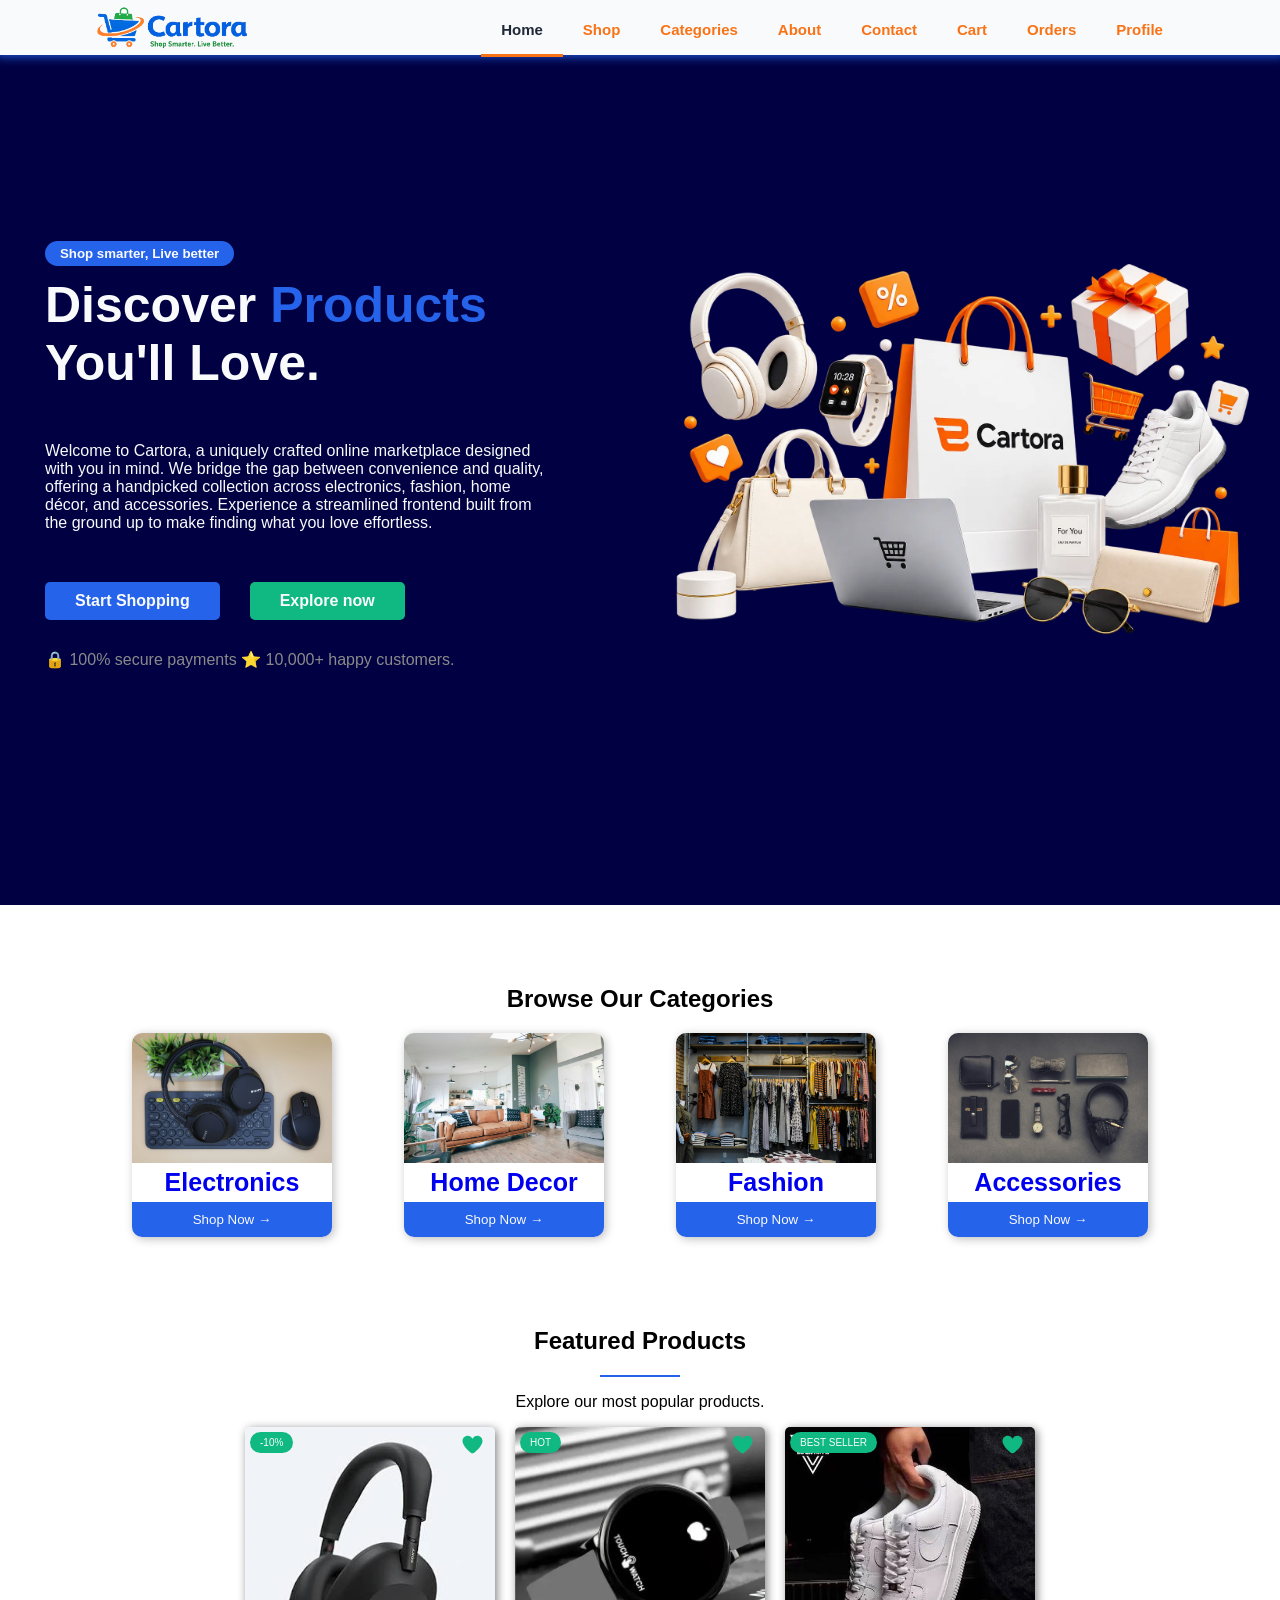
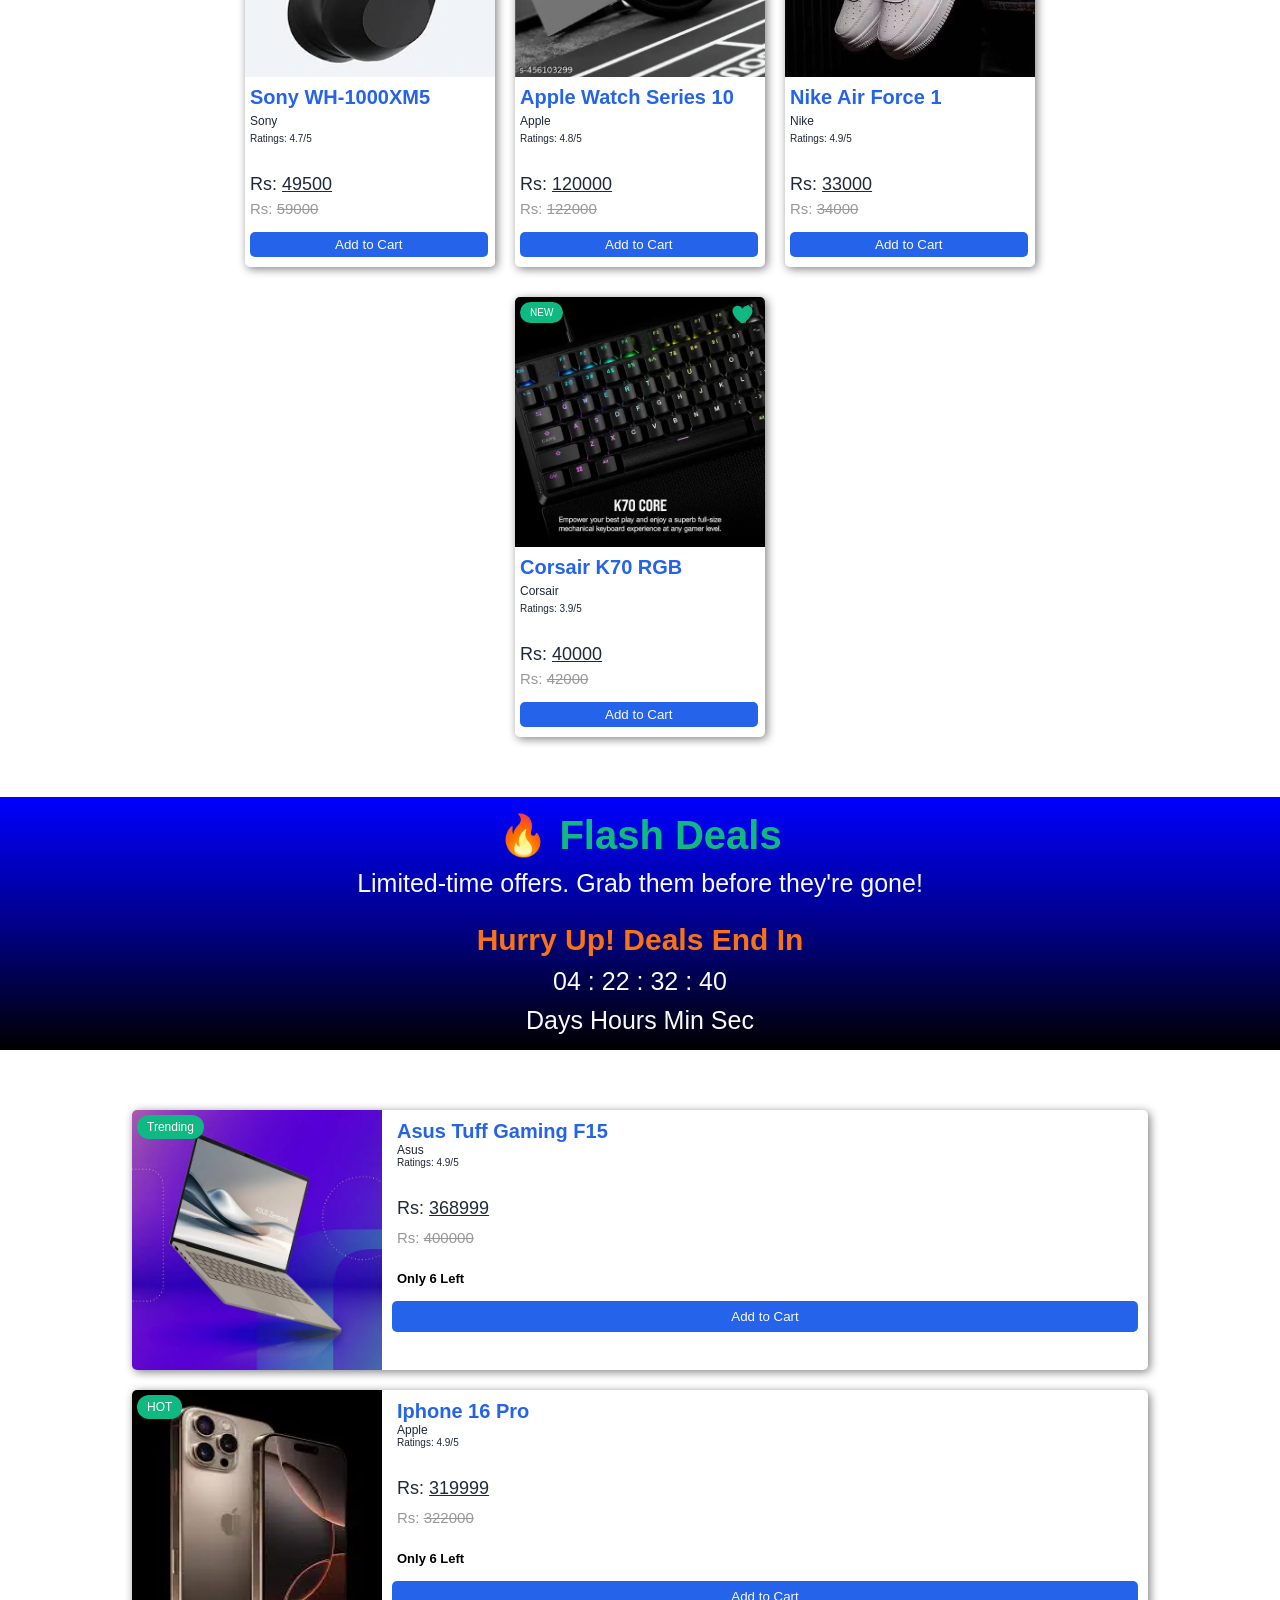
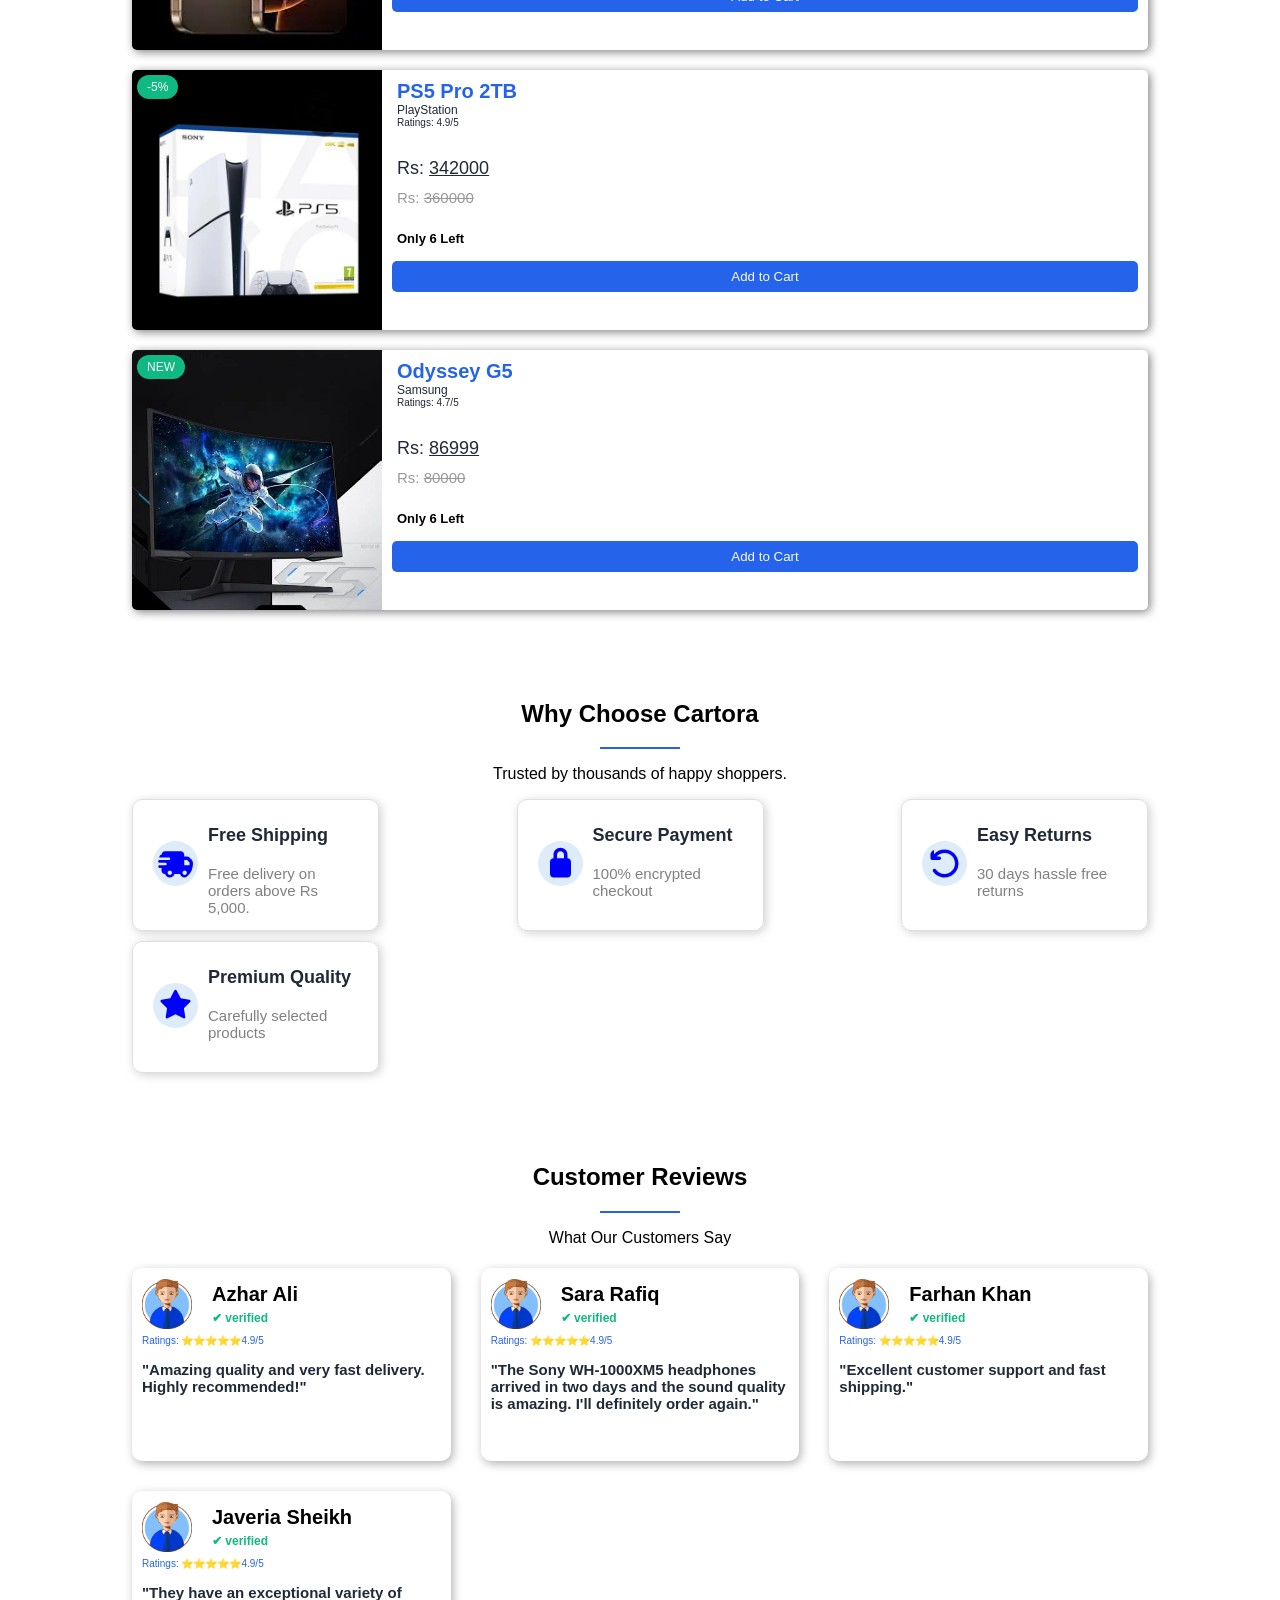
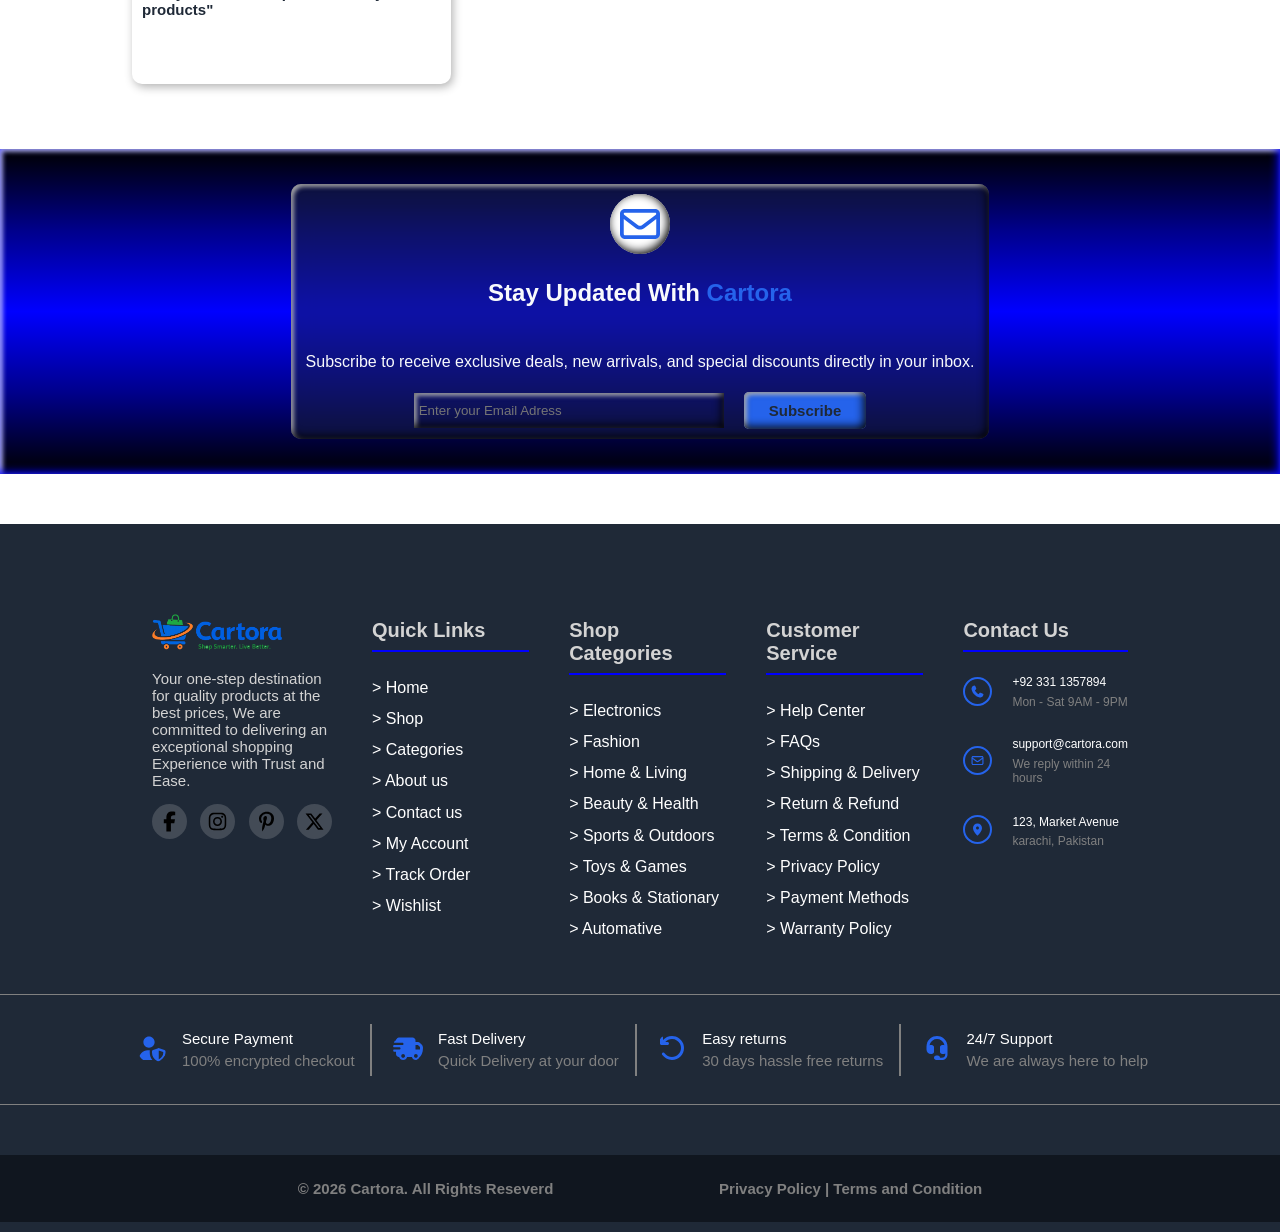
==== commit eb91043f: "added orders page in navbar" ====
--- a/index.html
+++ b/index.html
@@ -29,6 +29,7 @@
                     <li><a href="about.html">About</a></li>
                     <li><a href="contact.html">Contact</a></li>
                     <li><a href="cart.html" id="cart-link">Cart<span id="cart-count"></span></a></li>
+                    <li><a href="orders.html">Orders</a></li>
                     <li><a href="#">Profile</a></li>
                 </ul>
             </nav>
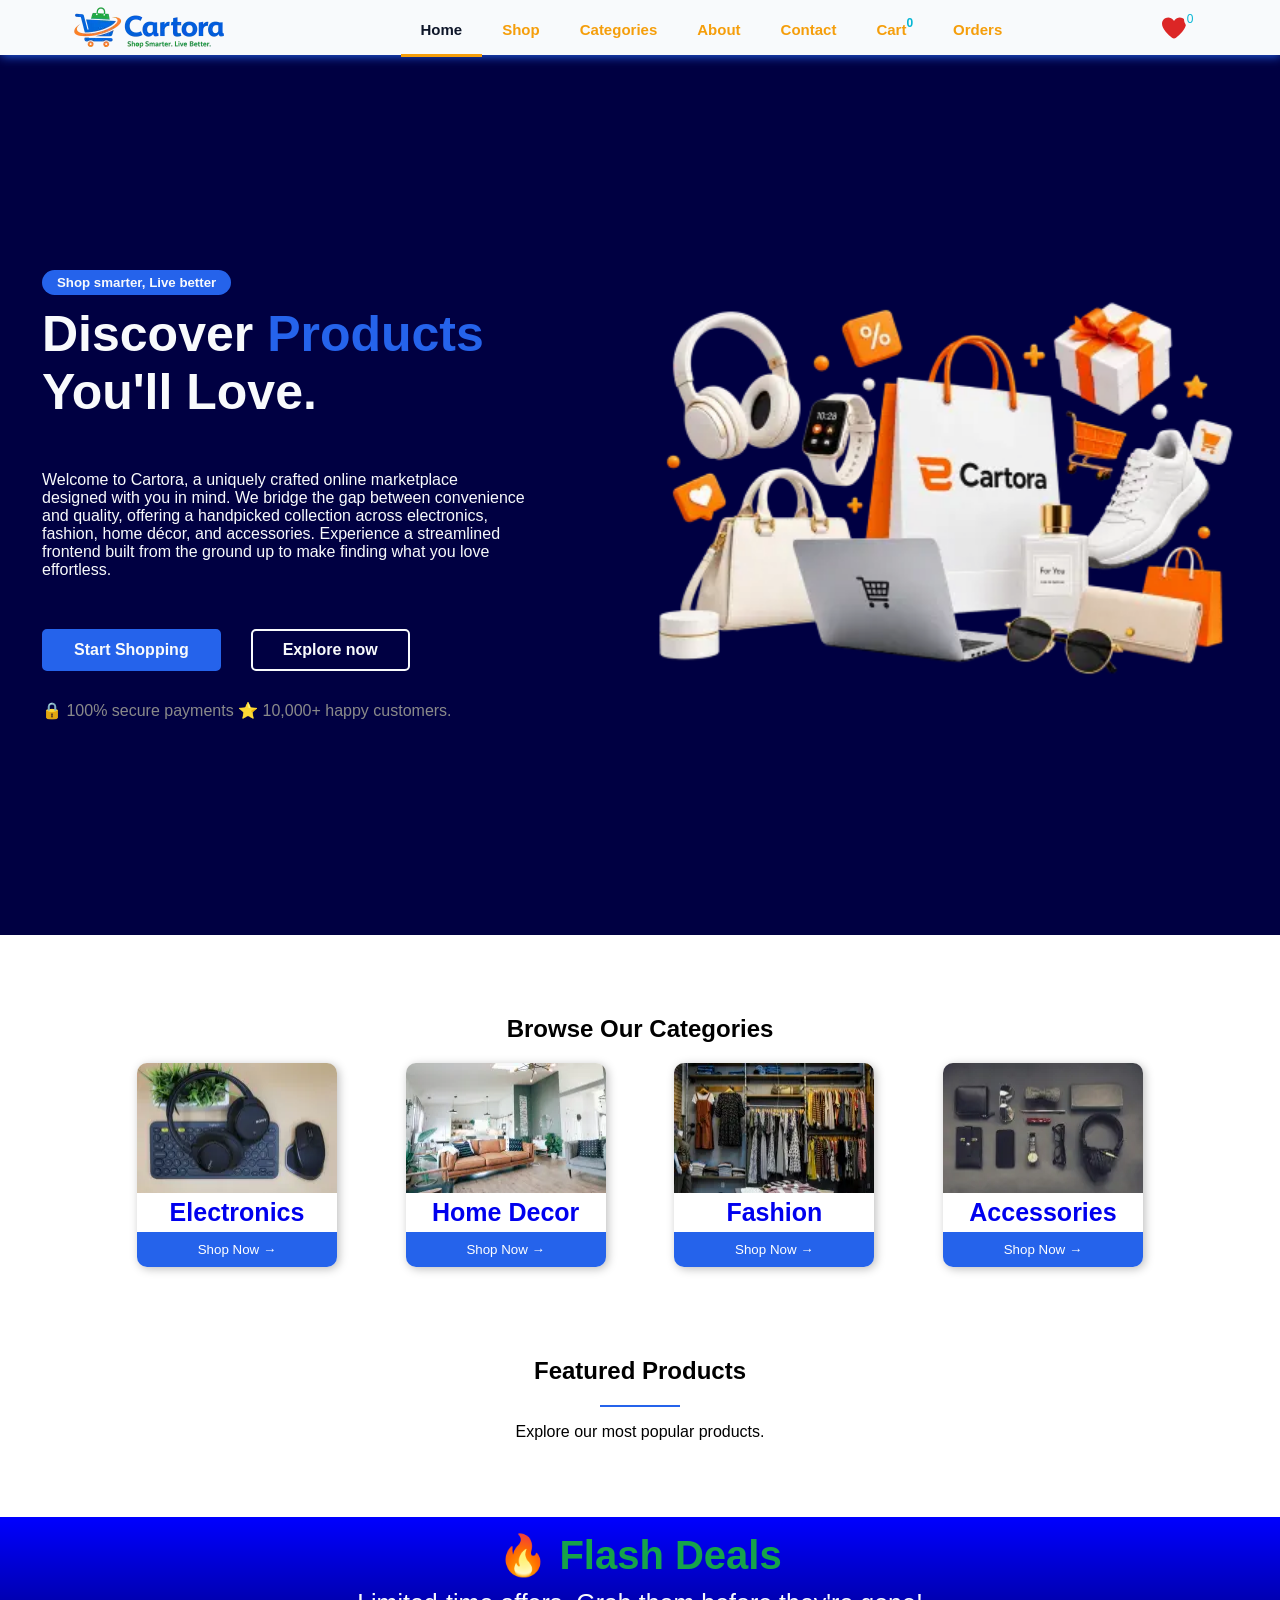
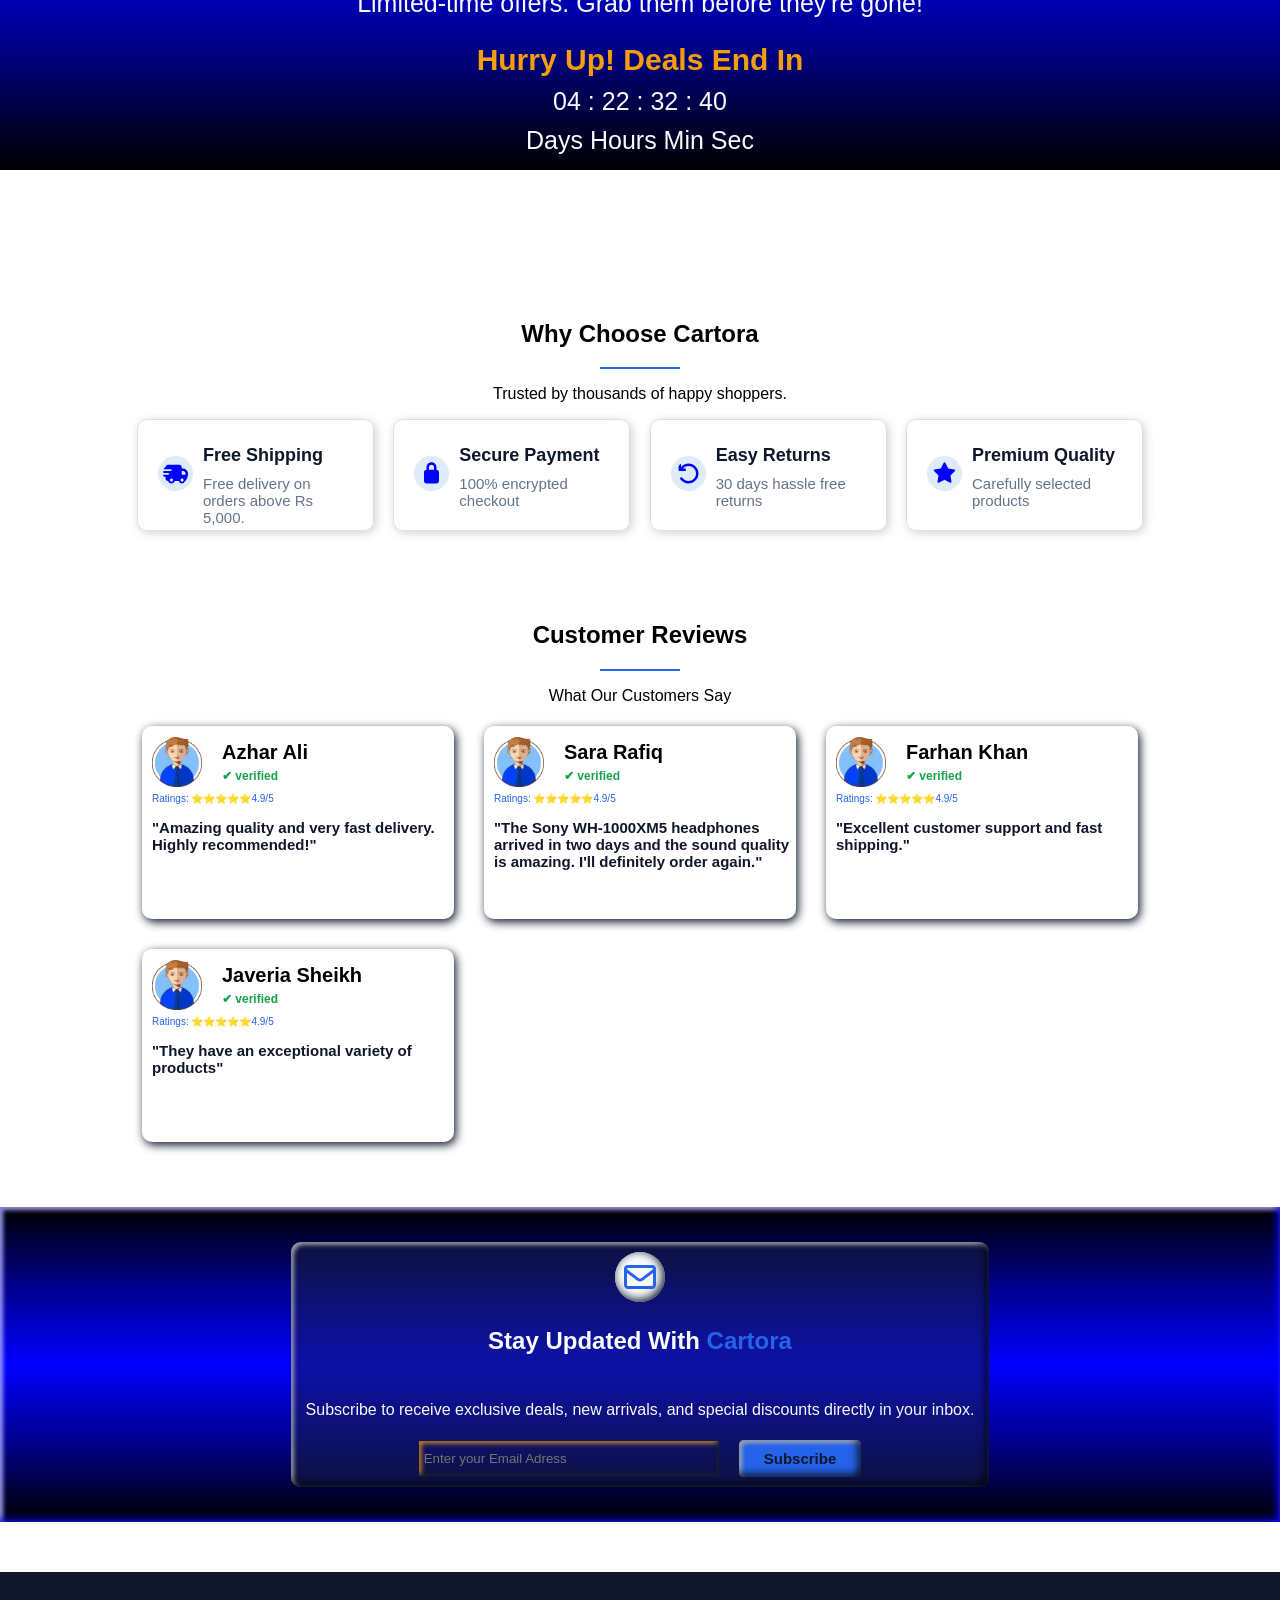
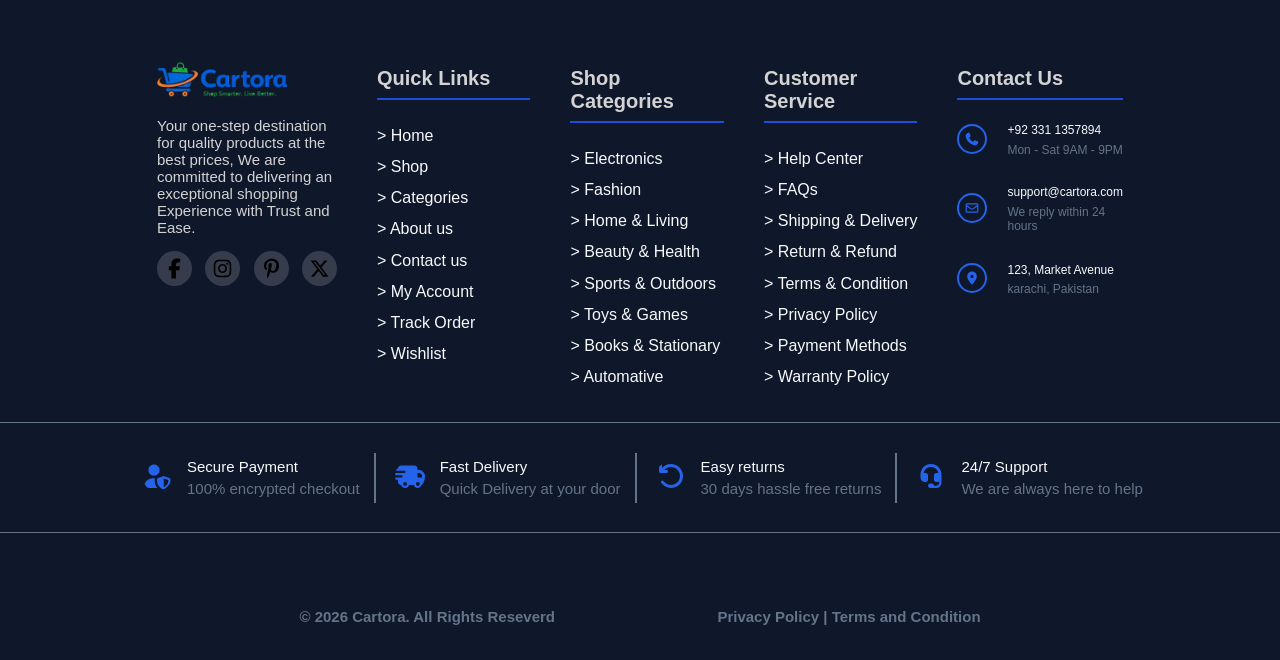
==== commit 56807532: "wishlist functioning" ====
--- a/index.html
+++ b/index.html
@@ -30,9 +30,13 @@
                     <li><a href="contact.html">Contact</a></li>
                     <li><a href="cart.html" id="cart-link">Cart<span id="cart-count"></span></a></li>
                     <li><a href="orders.html">Orders</a></li>
-                    <li><a href="#">Profile</a></li>
                 </ul>
             </nav>
+            <a href="wishlist.html" title="wishlist" class="active" id="wishlist-link">
+                <svg xmlns="http://www.w3.org/2000/svg" viewBox="0 0 640 640" id="wishlist">
+                <path d="M305 151.1L320 171.8L335 151.1C360 116.5 400.2 96 442.9 96C516.4 96 576 155.6 576 229.1L576 231.7C576 343.9 436.1 474.2 363.1 529.9C350.7 539.3 335.5 544 320 544C304.5 544 289.2 539.4 276.9 529.9C203.9 474.2 64 343.9 64 231.7L64 229.1C64 155.6 123.6 96 197.1 96C239.8 96 280 116.5 305 151.1z"/></svg>
+                <span id="wishlist-count">0</span>
+            </a>
         </header>
 
         <main>
--- a/header-footer.css
+++ b/header-footer.css
@@ -1,9 +1,24 @@
-:root{
-    --primary:#2563EB;
-    --secondary:#10b981;
-    --accent:#F97316;
-    --text:#1F2937;
-    --background:#F8FAFC;
+:root {
+    --primary: #2563EB;
+    --primary-dark: #1D4ED8;
+    --secondary: #06B6D4;
+    --accent: #F59E0B;
+
+    --bg: #F8FAFC;
+    --surface: #FFFFFF;
+
+    --text: #0F172A;
+    --text-muted: #64748B;
+
+    --border: #E2E8F0;
+
+    --success: #16A34A;
+    --danger: #DC2626;
+
+    --shadow: rgba(15, 23, 42, 0.08);
+}
+*,::before,::after{
+    box-sizing: border-box;
 }
 html{
     scroll-behavior: smooth;
@@ -46,7 +61,7 @@
 /*header section*/
 
 #header{
-    background-color: var(--background);
+    background-color: var(--bg);
     border: none;
     box-shadow: 1px 1px 10px var(--primary);
     display: flex;
@@ -127,7 +142,7 @@
 
 @keyframes nav{
     from{
-        transform: translate(-100px, 0);
+        transform: translate(100px, 0);
         opacity: 0;
     }
     to{
@@ -177,6 +192,33 @@
     position: relative;
     bottom: 8px;
 }
+#wishlist-count{
+    font-size: 12px;
+    color: var(--secondary);
+    border-radius: 50%;
+    position: relative;
+    bottom: 20px;
+    right: 10px;
+    background: var(--bg);
+    padding: 1px 3px;
+}
+#wishlist-link{
+    text-decoration: none;
+}
+#wishlist{
+    text-decoration: none;
+    fill: var(--danger);
+    width: 30px;
+    transition: .3s ease;
+    &:hover{
+        transform: scale(1.1);
+    }
+    &.active{
+        fill: var(--success);
+        border-bottom: 2px solid var(--accent);
+    }
+}
+
 
 /*footer Section*/
 footer{
@@ -213,12 +255,12 @@
 .social-icons{
     background-color: rgba(211, 211, 211, 0.2);
     border-radius: 50%;
-    width: 25px;
+    width: 35px;
     padding: 5px;
     transition: 0.3s ease;
 }
 .social-icons:hover{
-    background-color: gray;
+    background-color: var(--text-muted);
     transform: translateY(-5px) scale(1.15);
 }
 
@@ -228,7 +270,7 @@
     margin: 5px 0px;
 }
 .footer-spanline{
-    border:1px solid blue;
+    border:1px solid var(--primary-dark);
 }
 #quick-links{
     height: 250px;
@@ -239,7 +281,7 @@
 }
 #quick-links a{
     text-decoration: none;
-    color: white;
+    color: var(--bg);
     transition: .3s ease;
 }
 #quick-links a:hover{
@@ -258,21 +300,21 @@
 }
 .contact-icon{
     fill: var(--primary);
-    width: 15px;
-    height: 15px;
+    width: 30px;
+    height: 30px;
     padding: 5px;
     border: 2px solid var(--primary);
     border-radius: 50%;
     transition: .3s ease;
 }
 .contact-info:hover .contact-icon{
-    fill: var(--background);
+    fill: var(--bg);
     background-color: gray;
     transform: translateY(-5px);
 }
 .contact-number{
     text-decoration: none;
-    color: white;
+    color: var(--bg);
     font-size: 12px;
     margin: 5px 0px;
     transition: .3s ease;
@@ -281,13 +323,13 @@
     color: var(--primary);
 }
 .contact-timings{
-    color: gray;
+    color: var(--text-muted);
     font-size: 12px;
     margin: 5px 0px; 
 }
 #footer-middleSection{
-    border-top: 1px solid gray;
-    border-bottom: 1px solid gray;
+    border-top: 1px solid var(--text-muted);
+    border-bottom: 1px solid var(--text-muted);
 }
 #footer-middleContainer{
     flex-direction: row;
@@ -303,33 +345,33 @@
 }
 .StatisticsInfo-icon{
     fill: var(--primary);
-    width: 30px;
+    width: 40px;
     padding: 5px;
     border-radius: 50%;
     transition: .3s ease;
 }
 .footer-StatisticsInfo:hover .StatisticsInfo-icon{
-    background-color: lightgray;
+    background-color: var(--border);
     transform: scale(1.1);
 }
 .StatisticsInfo-heading{
     text-decoration: none;
-    color: white;
+    color: var(--bg);
     font-size: 15px;
     margin: 5px 0px;
 }
 .StatisticsInfo-mono{
-    color: gray;
+    color: var(--text-muted);
     font-size: 15px;
     margin: 5px 0px; 
 }
 .seperation-line{
     width: 0px;
     height: 50px;
-    border: 1px solid gray;
+    border: 1px solid var(--text-muted);
 }
 #footer-bottomSection{
-    background-color: #10161f;
+    background-color: var(--text);
     margin: 0px;
 }
 #footer-bottomContainer{
@@ -338,7 +380,7 @@
 
 }
 #footer-bottomContainer p{
-    color: gray;
+    color: var(--text-muted);
     font-weight: bold;
     font-size: 15px;
 }
@@ -355,19 +397,19 @@
 
     #nav-links{
         border: 1px solid var(--primary);
-        background-color: var(--background);
+        background-color: var(--bg);
         display: none;
         flex-direction: column;
         justify-content: center;
         align-items: center;
         position: absolute;
-        top: 30px;
-        right: 5px;
+        top: 28px;
+        right: 0;
         gap: 30px;
         width: 80%;
-        height: 300px;
+        height: 95dvh;
         padding: 20px;
-        animation: header .5s ease-in-out forwards;
+        animation: nav .5s ease-out ;
     }
 
     /*footer section*/
@@ -408,12 +450,12 @@
     
     .StatisticsInfo-heading{
         text-decoration: none;
-        color: white;
+        color: whbgite;
         font-size: 12px;
         margin: 5px 0px;
     }
     .StatisticsInfo-mono{
-        color: gray;
+        color: var(--text-muted);
         font-size: 12px;
         margin: 5px 0px; 
     }
--- a/style.css
+++ b/style.css
@@ -1,9 +1,29 @@
+:root {
+    --primary: #2563EB;
+    --primary-dark: #1D4ED8;
+    --secondary: #06B6D4;
+    --accent: #F59E0B;
+
+    --bg: #F8FAFC;
+    --surface: #FFFFFF;
+
+    --text: #0F172A;
+    --text-muted: #64748B;
+
+    --border: #E2E8F0;
+
+    --success: #16A34A;
+    --danger: #DC2626;
+
+    --shadow: rgba(15, 23, 42, 0.08);
+}
+
 #top-button{
     opacity: 0;
     visibility: hidden;
     pointer-events: none;
     background-color: var(--primary);
-    color: var(--background);
+    color: var(--bg);
     position: fixed;
     bottom: 20px;
     right: 20px;
@@ -58,7 +78,7 @@
     position: relative;
     justify-content: center;
     align-items: center;
-    margin-top: -70px;
+    margin-top: -20px;
     padding: 10px;
     height: clamp(50dvh, 100dvh, 100dvh);
     width: clamp(50dvw, 100dvw, 100dvw);
@@ -78,7 +98,7 @@
 }
 
 #heroMini-heading{
-    color: var(--background);
+    color: var(--bg);
     background-color: var(--primary);
     width: max-content;
     padding: 5px 15px;
@@ -90,7 +110,7 @@
 }
 
 #hero-heading{
-    color: var(--background);
+    color: var(--bg);
     font-size: clamp(30px, 5vw, 50px);
     font-weight: bolder;
     width: max-content;
@@ -105,7 +125,7 @@
 }
 
 #hero-description{
-    color: var(--background);
+    color: var(--bg);
     max-width: 550px;
     margin: 10px 0px 50px 0px;
     opacity: 0;
@@ -121,9 +141,9 @@
 }
 
 #heroButton1{
-    color: var(--background);
+    color: var(--bg);
     background-color: var(--primary);
-    border: none;
+    border: 2px solid var(--primary);
     padding: 10px 30px;
     border-radius: 5px;
     font-size: 16px;
@@ -131,7 +151,7 @@
     transition: transform 0.3s ease;
 }
 #heroButton1:hover{
-    background-color: #5b86e4;
+    background-color: var(--primary-dark);
     transform: scale(1.05);
 }
 #heroButton1:active{
@@ -140,9 +160,9 @@
 
 
 #heroButton2{
-    color: var(--background);
-    background-color: var(--secondary);
-    border: none;
+    color: var(--bg);
+    background-color: transparent;
+    border: 2px solid var(--bg);
     padding: 10px 30px;
     border-radius: 5px;
     font-size: 16px;
@@ -150,7 +170,7 @@
     transition: 0.3s;
 }
 #heroButton2:hover{
-    background-color: #8dddc3;
+    background-color: var(--primary-dark);
     transform: scale(1.05);
 }
 #heroButton2:active{
@@ -228,14 +248,14 @@
     margin: 5px 0px;
 }
 .cards-button{
-    color: var(--background);
+    color: var(--surface);
     background-color: var(--primary);
     border: none;
     width: 100%;
     padding: 10px;
 }
 .cards-button:hover{
-    background-color: #002168;
+    background-color: var(--primary-dark);
     transform: scale(1.05);
 }
 .cards-button:active{
@@ -255,21 +275,21 @@
 .featured-Cards{
     width: 250px;
     height: 440px;
-    box-shadow: 2px 2px 10px gray;
+    box-shadow: 2px 2px 10px var(--text-muted);
     border-radius: 5px;
     overflow: hidden;
     transition: 0.2s;
 }
 .featured-Cards:hover{
     transform: translateY(-2px);
-    box-shadow: 1px 1px 20px rgb(184, 183, 183);
+    box-shadow: 1px 1px 20px var(--text-muted);
     transition: 0.2s;
 }
 
 .product-badge{
     position: absolute;
-    color: var(--background);
-    background-color: var(--secondary);
+    color: var(--bg);
+    background-color: var(--success);
     font-size: 10px;
     width: max-content;
     padding: 5px 10px;
@@ -281,7 +301,7 @@
     display: flex;
     left: 210px;
     position: absolute;
-    fill: var(--secondary);
+    fill: var(--success);
     width: 25px;
     margin: 5px 5px;
     z-index: 10;
@@ -300,6 +320,7 @@
     overflow: hidden;
 }
 .product-image img{
+    background: linear-gradient(130deg, black, blue);
     width: 250px;
     height: 250px;
     transition: 0.3 ease;
@@ -308,10 +329,28 @@
     transform: scale(1.05);
 }
 .product-name{
+    display: block;
+    white-space: nowrap;
+    overflow: hidden;
+    text-overflow: ellipsis;
     color: var(--primary);
-    width: max-content;
     font-size: 20px;
-    margin: 5px;
+    margin: 10px 5px 0px 5px;
+}
+.featured-Cards:hover .product-name{
+    animation: slideText 2s linear 10 alternate;
+}
+@keyframes slideText{
+    0%{
+        text-overflow: clip;
+        overflow: visible;
+        transform: translateX(0%);
+    }
+    100%{
+        text-overflow: clip;
+        overflow: visible;
+        transform: translateX(calc(-100% + 180px))
+    }
 }
 .product-brand{
     color: var(--text);
@@ -333,14 +372,14 @@
     margin-top: 30px;
 }
 .original-price{
-    color: rgb(153, 153, 153);
+    color: var(--text-muted);
     width: max-content;
     font-size: 15px;
     margin: 5px;
 }
 
 .product-button{
-    color: var(--background);
+    color: var(--bg);
     background-color: var(--primary);
     padding: 5px 15px;
     margin: 10px 5px 0px 5px;
@@ -350,9 +389,9 @@
     transition: 0.2s;
 }
 .product-button:hover{
-    background-color: var(--secondary);
+    background-color: var(--success);
     transition: transform 0.3s ease-out;
-    box-shadow: 1px 1px 5px gray;
+    box-shadow: 1px 1px 5px var(--text-muted);
 }
 .product-button:active{
     transform: scale(.95);
@@ -370,10 +409,10 @@
 }
 @keyframes glow{
     0%{
-        border: 2px solid blue;
+        border: 2px solid var(--primary);
     }
     100%{
-        border: 2px solid cyan;
+        border: 2px solid var(--secondary);
     }
 }
 #flashHeader-content{
@@ -384,12 +423,12 @@
     padding: 5px;
 }
 #flashHeader-content h1{
-    color: var(--secondary);
+    color: var(--success);
     font-size: 40px;
     margin: 5px 0px;
 }
 #flashHeader-content p{
-    color: var(--background);
+    color: var(--bg);
     font-size: 25px;
     margin: 5px 0px;
 }
@@ -413,7 +452,7 @@
     align-items: center;
     justify-content: space-between;
     width: 100%;
-    box-shadow: 2px 2px 10px gray;
+    box-shadow: 2px 2px 10px var(--text-muted);
     border-radius: 5px;
     overflow: hidden;
     transition: transform 0.3s ease-out;
@@ -425,8 +464,8 @@
 
 .flashProduct-badge{
     position: absolute;
-    color: var(--background);
-    background-color: var(--secondary);
+    color: var(--bg);
+    background-color: var(--success);
     font-size: 12px;
     width: max-content;
     padding: 5px 10px;
@@ -440,6 +479,7 @@
     position: relative;
 }
 .flashProduct-image img{
+    background: linear-gradient(130deg, black, blue);
     width: 250px;
     height: 260px;
     transition: transform 0.3s ease;
@@ -481,7 +521,7 @@
     margin: 30px 5px 5px 5px;
 }
 .flashOriginal-price{
-    color: rgb(153, 153, 153);
+    color: var(--text-muted);
     width: max-content;
     font-size: 15px;
     margin: 0px 5px 10px 5px;
@@ -504,7 +544,7 @@
 
 .flashProduct-button{
     align-self: center;
-    color: var(--background);
+    color: var(--bg);
     background-color: var(--primary);
     margin: 10px 5px 5px 5px;
     padding: 8px 15px;
@@ -514,7 +554,7 @@
     transition: transform 0.2s ease-out;
 }
 .flashProduct-button:hover{
-    background-color: var(--secondary);
+    background-color: var(--success);
     transform: translateY(-2px);
     box-shadow: 1px 1px 5px gray;
 }
@@ -575,7 +615,7 @@
     font-size: 15px;
     width: 150px;
     height: 50px;
-    color: grey;
+    color: var(--text-muted);
 }
 
 /*customer reviews section*/
@@ -587,7 +627,7 @@
     gap: 30px;
 }
 .Customer-contentBox{
-    box-shadow: 2px 3px 10px rgba(0,0,0,.3);
+    box-shadow: 2px 3px 10px var(--text);
     border-radius: 10px;
     padding: 10px;
     transition:
@@ -595,7 +635,7 @@
         box-shadow .3s ease;
 }
 .Customer-contentBox:hover{
-    box-shadow: 2px 3px 20px rgba(0,0,0,.4);
+    box-shadow: 2px 3px 20px var(--text);
     transform: scale(1.005);
 }
 .Customer-info{
@@ -613,7 +653,7 @@
     margin: 5px 0px;
 }
 .Customer-verification{
-    color: var(--secondary);
+    color: var(--success);
     font-size: 12px;
     font-weight: 600;
     margin: 5px 0px;
@@ -652,24 +692,24 @@
 }
 #newsletter-icon{
     align-self: center;
-    background-color: white;
+    background-color: var(--bg);
     border-radius: 100%;
     width: 50px;
     padding: 5px;
-    box-shadow: inset -2px -2px 10px black,
-        inset 2px 2px 5px white;
+    box-shadow: inset -2px -2px 10px var(--text),
+        inset 2px 2px 5px var(--bg);
     fill: var(--primary);
 }
 #newsletter-heading{
     align-self: center;
-    color: var(--background);
+    color: var(--bg);
     padding: 5px;
 }
 #newsletter-heading span{
     color: var(--primary);
 }
 #newsletter-description{
-    color: var(--background);
+    color: var(--bg);
     padding: 5px;
 }
 
@@ -680,18 +720,18 @@
     justify-content: center;
 }
 #subEmail-input{
-    color: white;
+    color: var(--bg);
     background: transparent;
     padding: 10px 5px;
     width: 300px;
-    box-shadow: inset -2px -2px 10px black,
-        inset 2px 2px 5px white;
+    box-shadow: inset -2px -2px 5px var(--text),
+        inset 2px 2px 5px var(--accent);
     border: none;
     transition: box-shadow .3s ease;
 }
 #subEmail-input:focus{
-    box-shadow: inset 2px 2px 2px black,
-        inset -2px -2px 2px white;
+    box-shadow: inset 2px 2px 2px var(--text),
+        inset -2px -2px 2px var(--accent);
     outline: none;
 }
 #sub-button{
@@ -710,8 +750,8 @@
     transform: scale(1.05);
 }
 #sub-button:active{
-    box-shadow: inset 2px 2px 2px black,
-        inset -2px -2px 2px white;
+    box-shadow: inset 2px 2px 2px var(--text),
+        inset -2px -2px 2px var(--bg);
     transform: scale(.95);
 }
 
@@ -785,7 +825,7 @@
         margin: 5px 0px;
     }
     #flashHeader-content p{
-        color: var(--background);
+        color: var(--bg);
         font-size: 12px;
         margin: 5px 0px;
     }
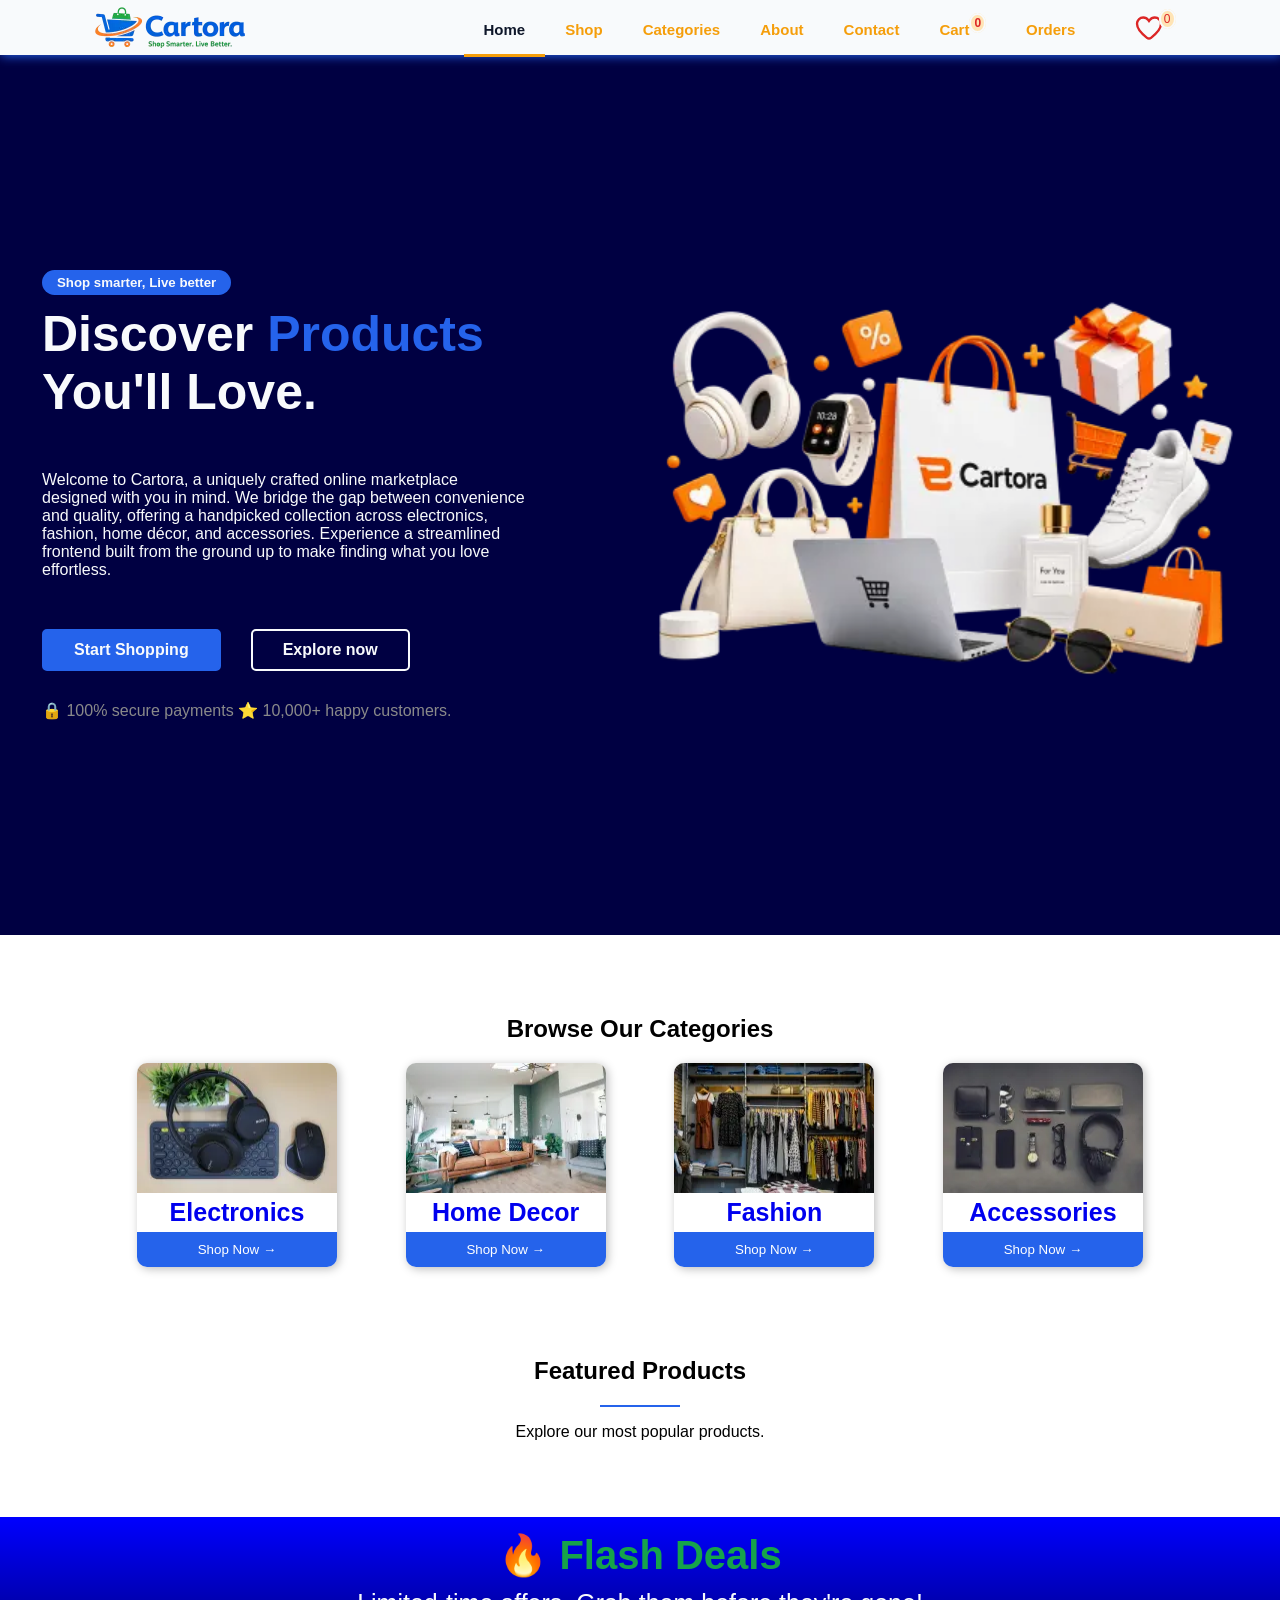
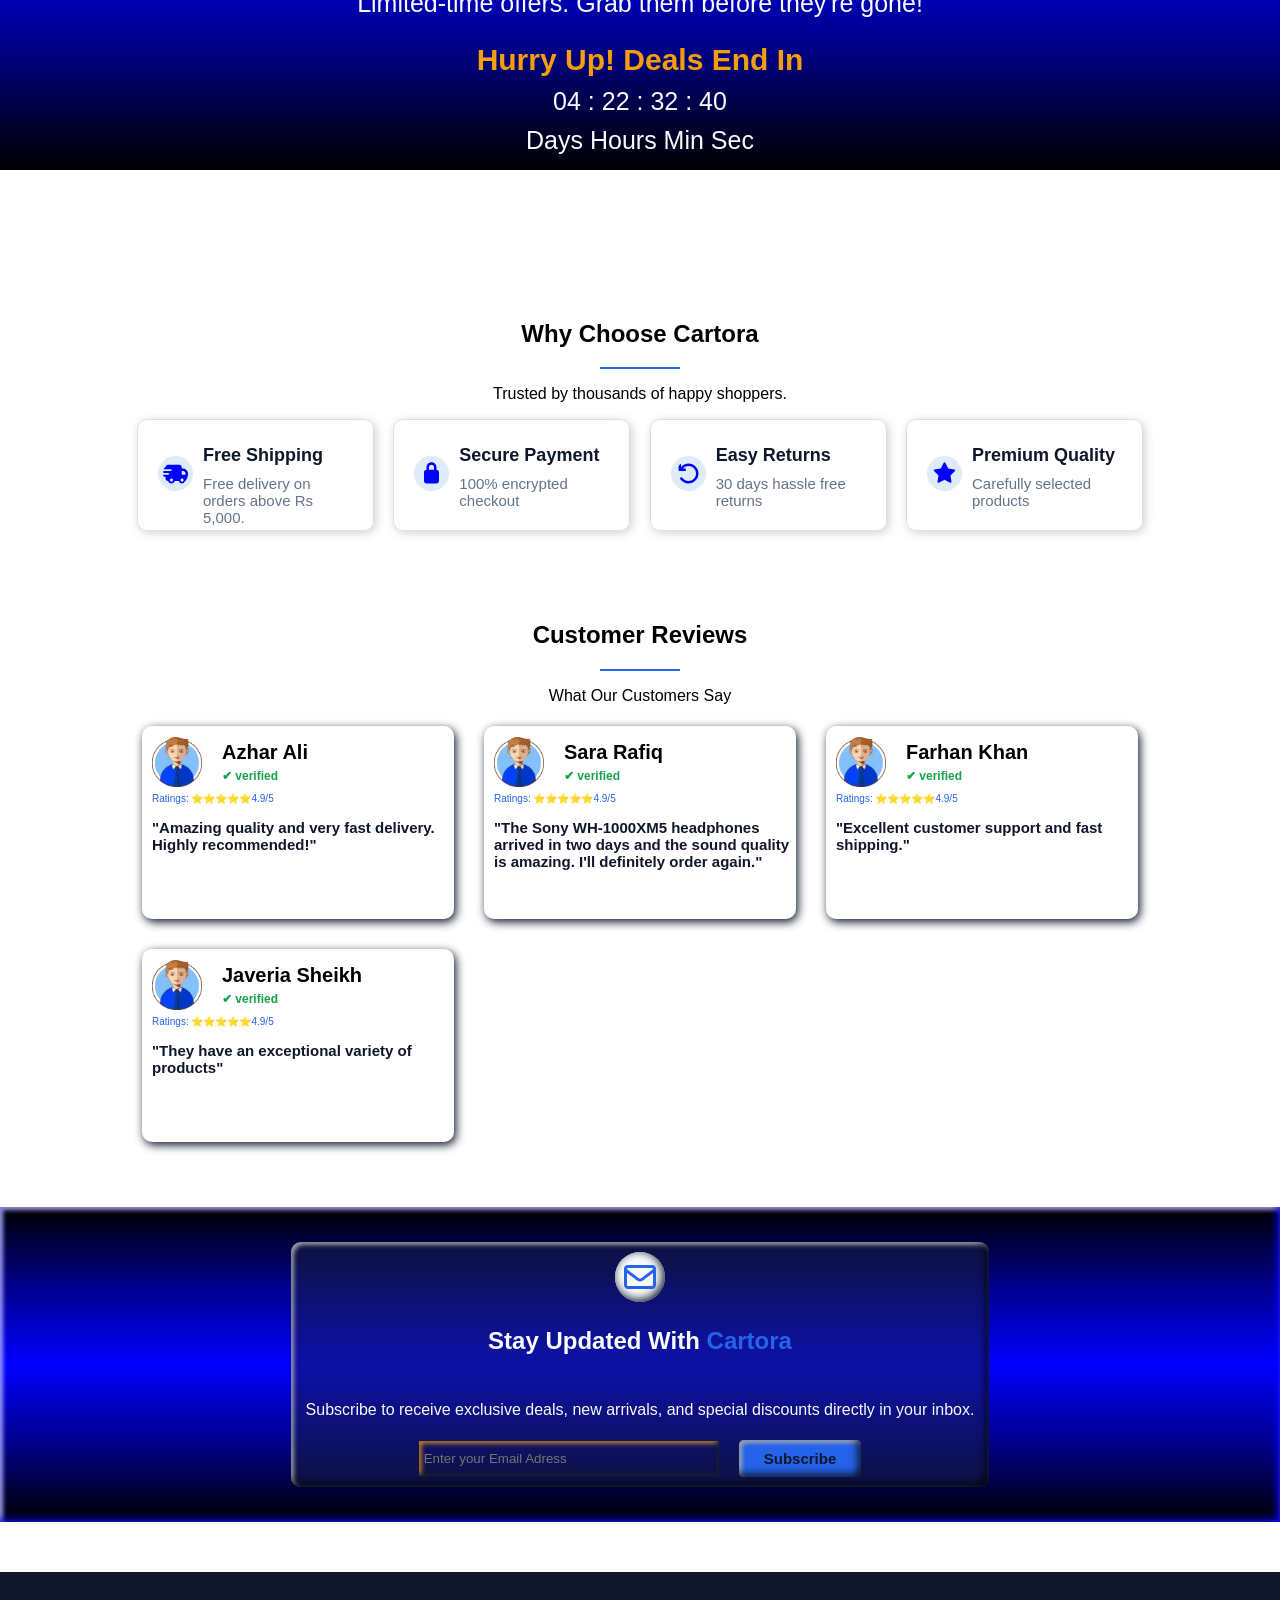
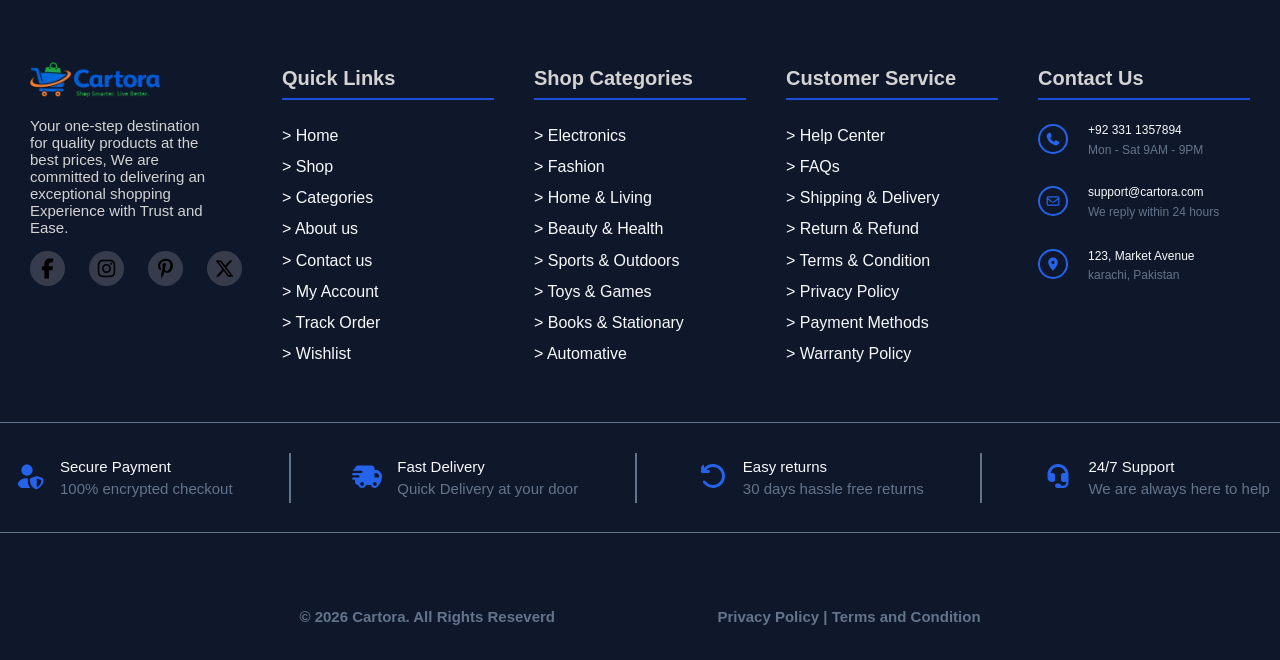
==== commit 8398c648: "fix header menu button" ====
--- a/index.html
+++ b/index.html
@@ -16,27 +16,29 @@
         
         <header id="header">
             <a href="index.html"><img src="images/Cartora-Logo.webp" alt="Cartora-Logo" id="header-logo" width="150px"></a>
-            <nav>
-                <button id="menu-button" aria-label="menu-button">
-                    <span></span>
-                    <span></span>
-                    <span></span>
-                </button>
-                <ul id="nav-links">
-                    <li><a href="index.html" class="active">Home</a></li>
-                    <li><a href="shop.html">Shop</a></li>
-                    <li><a href="categories.html">Categories</a></li>
-                    <li><a href="about.html">About</a></li>
-                    <li><a href="contact.html">Contact</a></li>
-                    <li><a href="cart.html" id="cart-link">Cart<span id="cart-count"></span></a></li>
-                    <li><a href="orders.html">Orders</a></li>
-                </ul>
-            </nav>
-            <a href="wishlist.html" title="wishlist" class="active" id="wishlist-link">
-                <svg xmlns="http://www.w3.org/2000/svg" viewBox="0 0 640 640" id="wishlist">
-                <path d="M305 151.1L320 171.8L335 151.1C360 116.5 400.2 96 442.9 96C516.4 96 576 155.6 576 229.1L576 231.7C576 343.9 436.1 474.2 363.1 529.9C350.7 539.3 335.5 544 320 544C304.5 544 289.2 539.4 276.9 529.9C203.9 474.2 64 343.9 64 231.7L64 229.1C64 155.6 123.6 96 197.1 96C239.8 96 280 116.5 305 151.1z"/></svg>
-                <span id="wishlist-count">0</span>
-            </a>
+            <div id="nav-container">
+                <nav>
+                    <button id="menu-button" aria-label="menu-button">
+                        <span></span>
+                        <span></span>
+                        <span></span>
+                    </button>
+                    <ul id="nav-links">
+                        <li><a href="index.html" class="active">Home</a></li>
+                        <li><a href="shop.html">Shop</a></li>
+                        <li><a href="categories.html">Categories</a></li>
+                        <li><a href="about.html">About</a></li>
+                        <li><a href="contact.html">Contact</a></li>
+                        <li><a href="cart.html" id="cart-link">Cart<span id="cart-count"></span></a></li>
+                        <li><a href="orders.html">Orders</a></li>
+                    </ul>
+                </nav>
+                <a href="wishlist.html" title="wishlist" id="wishlist-link">
+                    <svg xmlns="http://www.w3.org/2000/svg" viewBox="0 0 640 640" id="wishlist">
+                    <path d="M305 151.1L320 171.8L335 151.1C360 116.5 400.2 96 442.9 96C516.4 96 576 155.6 576 229.1L576 231.7C576 343.9 436.1 474.2 363.1 529.9C350.7 539.3 335.5 544 320 544C304.5 544 289.2 539.4 276.9 529.9C203.9 474.2 64 343.9 64 231.7L64 229.1C64 155.6 123.6 96 197.1 96C239.8 96 280 116.5 305 151.1z"/></svg>
+                    <span id="wishlist-count">0</span>
+                </a>
+            </div>
         </header>
 
         <main>
--- a/header-footer.css
+++ b/header-footer.css
@@ -72,7 +72,7 @@
     top: 0;
     left: 00;
     right: 00;
-    z-index: 1000;
+    z-index: 20;
     width: 100%;
     padding: 5px 5px 0px 5px;
     -webkit-backdrop-filter: blur(10px);
@@ -117,14 +117,38 @@
     width: max-content;
     height: max-content;
     opacity: 0;
-    animation: nav 0.5s ease-out 1s forwards;
-}
-
+    animation: nav .3s ease .5s forwards;
+}
 #menu-button span{
-    width: 20px;
     height: 2px;
     background-color: var(--primary);
     border-radius: 2px;
+    transition: transform 0.3s ease, opacity 0.3s ease, width 0.3s ease;
+}
+#menu-button span:nth-child(1){
+    width: 25px;
+    align-self: flex-end;
+}
+#menu-button span:nth-child(2){
+    width: 20px;
+    align-self: flex-end;
+}
+#menu-button span:nth-child(3){
+    width: 30px;
+    align-self: flex-end;
+}
+#menu-button.active span:nth-child(1){
+    width: 25px;
+    transform: translateY(6px) rotate(45deg);
+}
+#menu-button.active span:nth-child(2){
+    opacity: 0;
+}
+#menu-button.active span:nth-child(3){
+    width: 30px;
+    transform: translateY(-6px) rotate(-50deg);
+    align-self: flex-start;
+
 }
 #nav-links{
     display: flex;
@@ -149,6 +173,12 @@
        transform: translate(0, 0px);
         opacity: 1;
     }
+}
+#nav-container{
+    display: flex;
+    align-items: center;
+    justify-content: space-between;
+    width: 60%;
 }
 
 #nav-links a{
@@ -187,19 +217,23 @@
 }
 #cart-count{
     font-size: 12px;
-    color: var(--secondary);
+    color: var(--danger);
     border-radius: 50%;
+    border: 2px solid var(--bg);
     position: relative;
     bottom: 8px;
+    background: #ffe4b5;
+    padding: 1px 3px;
 }
 #wishlist-count{
     font-size: 12px;
-    color: var(--secondary);
+    color: var(--danger);
     border-radius: 50%;
+    border: 2px solid var(--bg);
     position: relative;
     bottom: 20px;
     right: 10px;
-    background: var(--bg);
+    background: #ffe4b5;
     padding: 1px 3px;
 }
 #wishlist-link{
@@ -207,15 +241,21 @@
 }
 #wishlist{
     text-decoration: none;
-    fill: var(--danger);
+    fill: none;
+    stroke: var(--danger);
+    stroke-width: 50;
     width: 30px;
     transition: .3s ease;
+    border-radius: 50%;
     &:hover{
+        fill: var(--danger);
         transform: scale(1.1);
     }
     &.active{
-        fill: var(--success);
-        border-bottom: 2px solid var(--accent);
+        background: #ffe4b5;
+        width: 33px;
+        padding: 2px;
+        fill: var(--danger);
     }
 }
 
@@ -229,6 +269,7 @@
 #footer-topContainer{
     flex-direction: row;
     justify-content: space-between;
+    width: 100%;
 }
 #brand-logo{
     width: 130px;
@@ -333,6 +374,7 @@
 }
 #footer-middleContainer{
     flex-direction: row;
+    width: 100%;
 }
 .footer-StatisticsInfo{
     display: flex;
@@ -394,20 +436,24 @@
     #menu-button{
         display: flex;
     }
+    #nav-container{
+        flex-direction: row-reverse;
+        width: 30%;
+    }
 
     #nav-links{
         border: 1px solid var(--primary);
-        background-color: var(--bg);
+        background: white;
         display: none;
         flex-direction: column;
         justify-content: center;
         align-items: center;
         position: absolute;
-        top: 28px;
+        top: 27px;
         right: 0;
         gap: 30px;
         width: 80%;
-        height: 95dvh;
+        height: 100dvh;
         padding: 20px;
         animation: nav .5s ease-out ;
     }
--- a/style.css
+++ b/style.css
@@ -297,23 +297,6 @@
     border-radius: 20px;
     z-index: 10;
 }
-.product-wishlistIcon{
-    display: flex;
-    left: 210px;
-    position: absolute;
-    fill: var(--success);
-    width: 25px;
-    margin: 5px 5px;
-    z-index: 10;
-    transition: 0.3s ease;
-}
-.product-wishlistIcon:hover{
-    fill: var(--accent);
-    transform: scale(1.5);
-}
-.product-wishlistIcon:active{
-    transform: scale(.95);
-}
 
 .product-image{
     position: relative;
